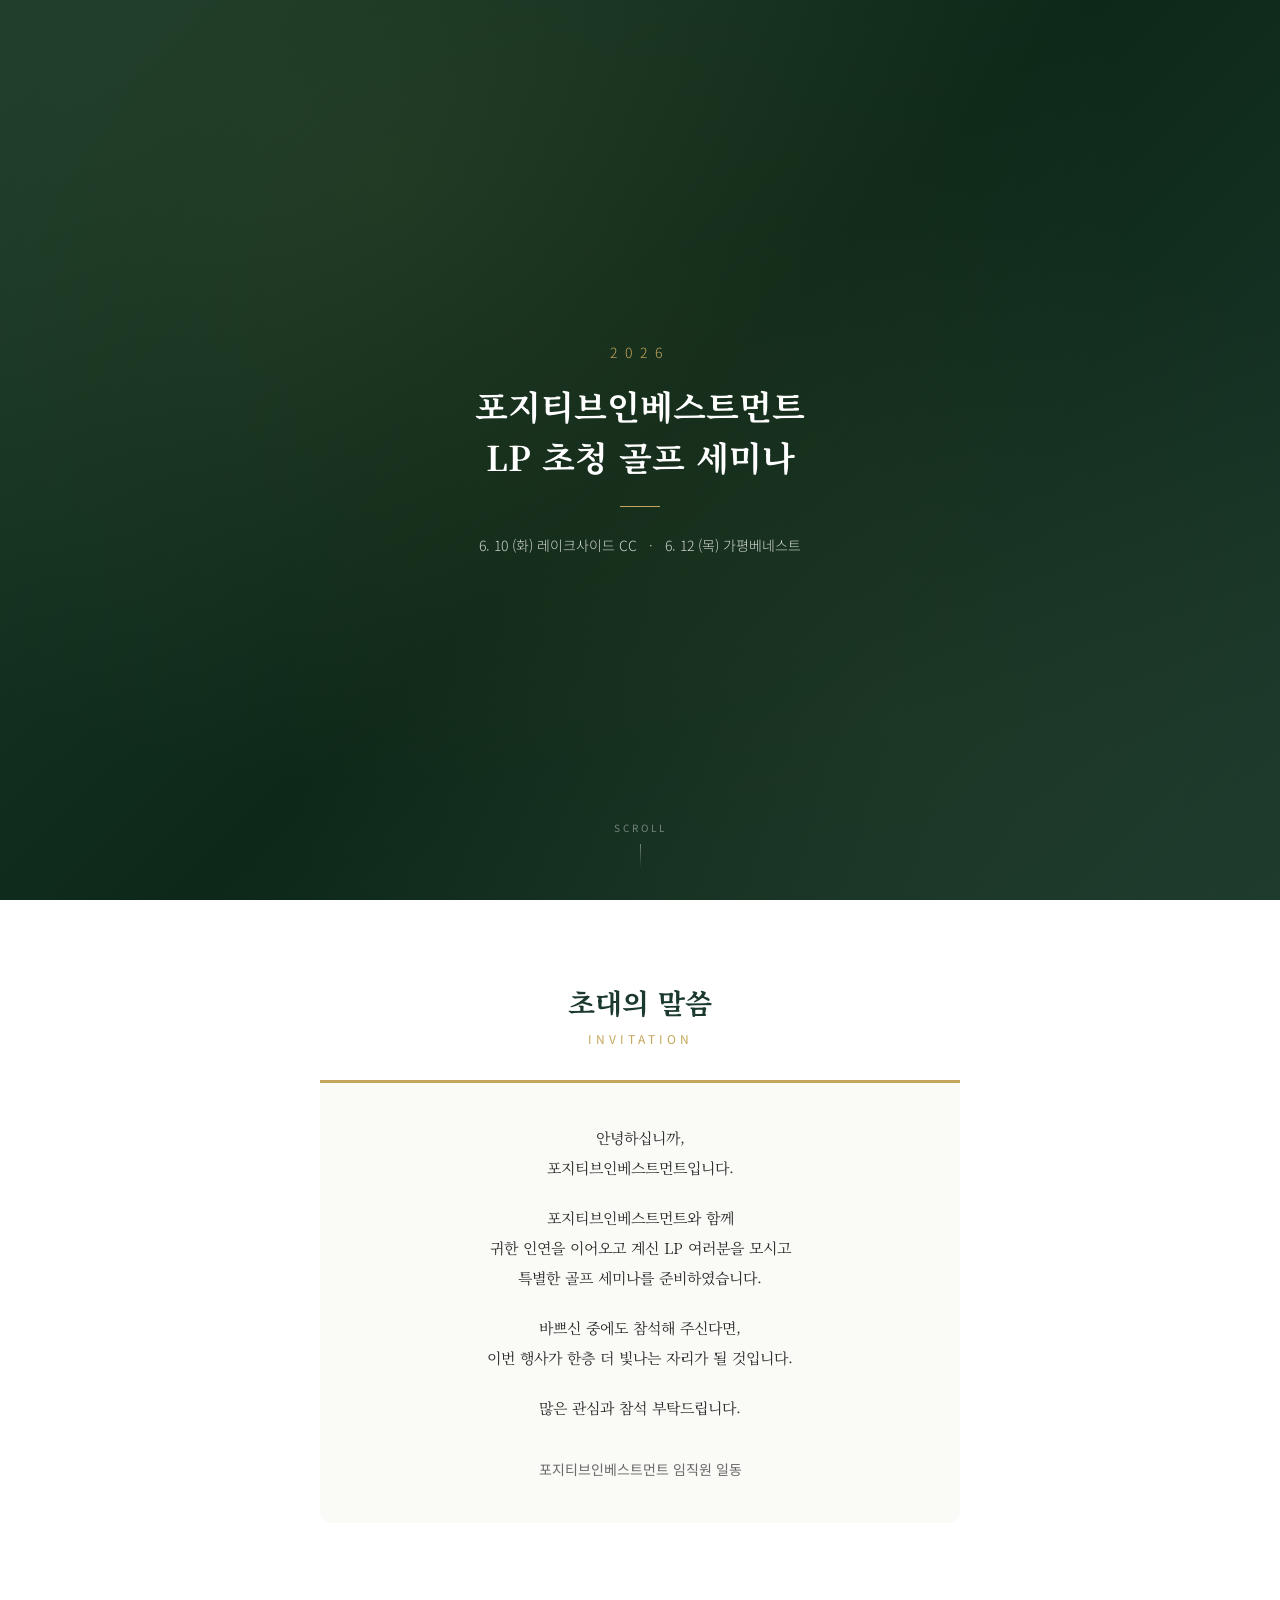
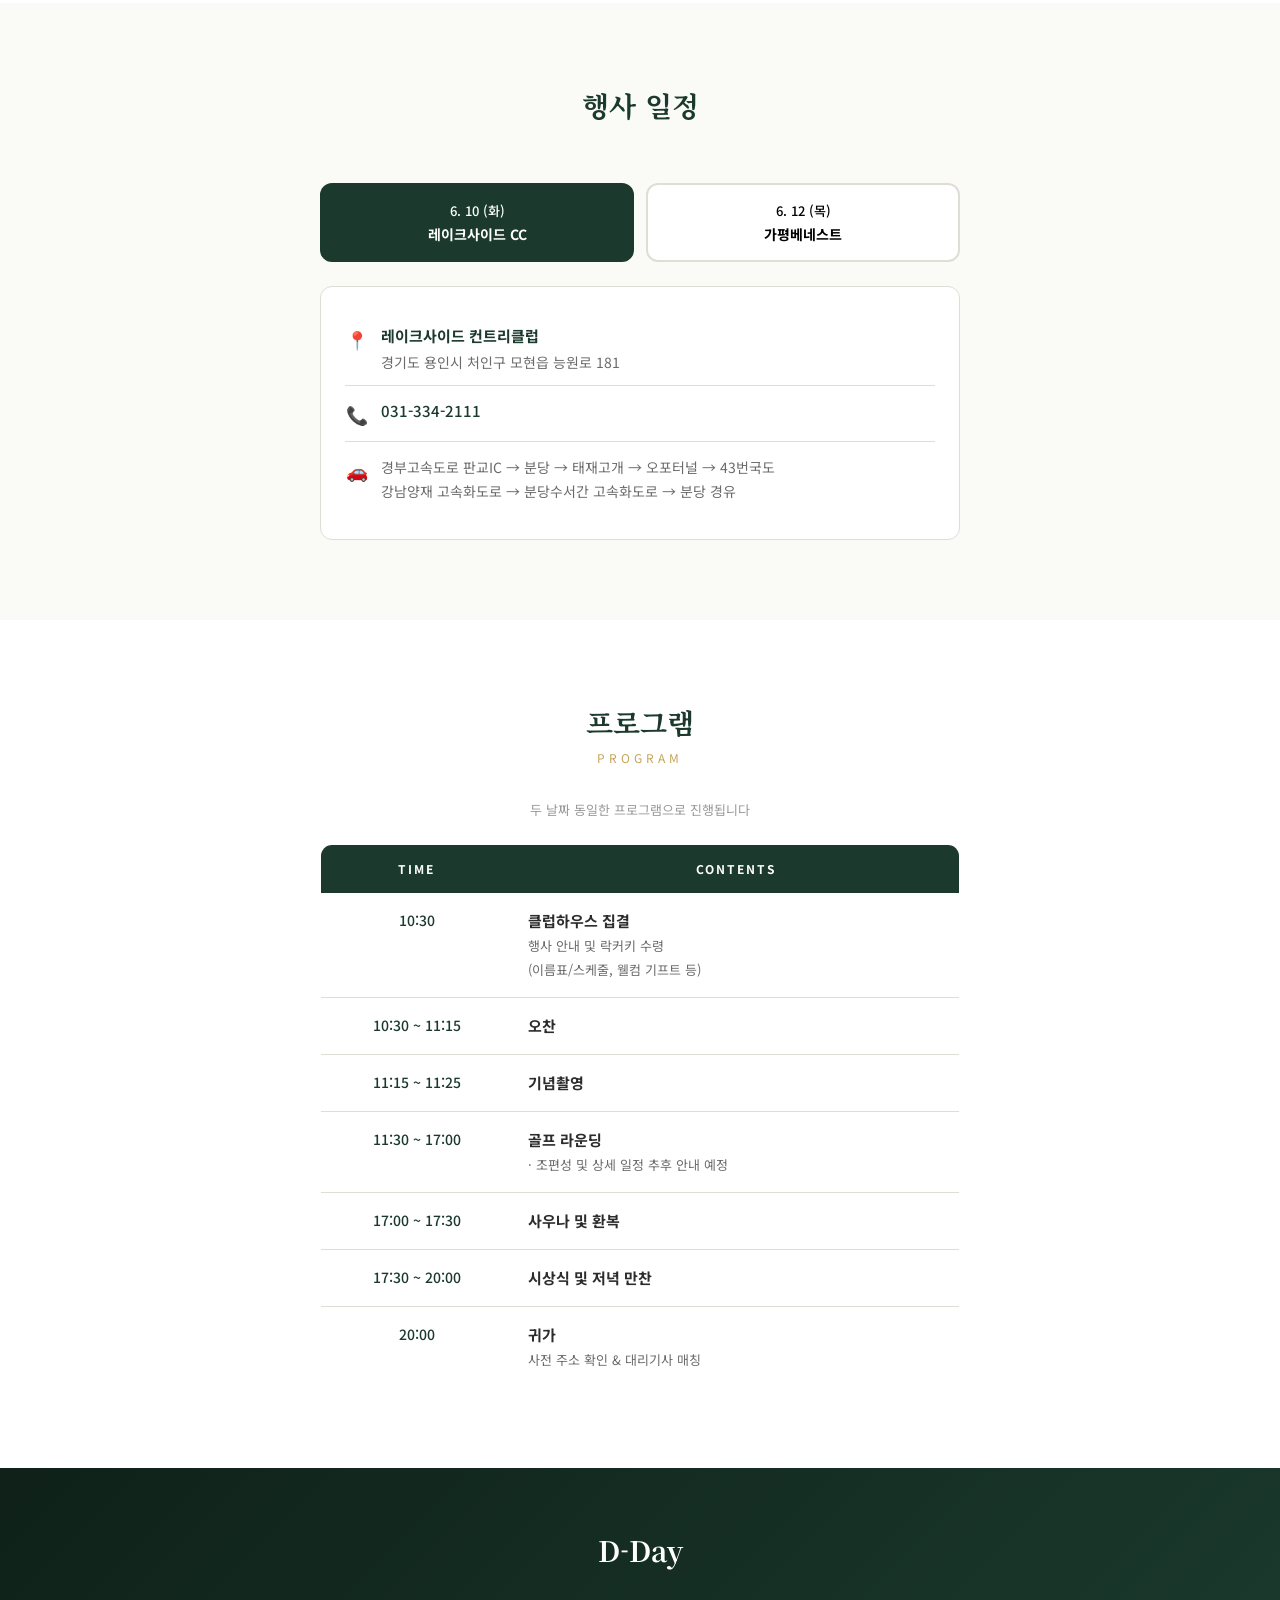
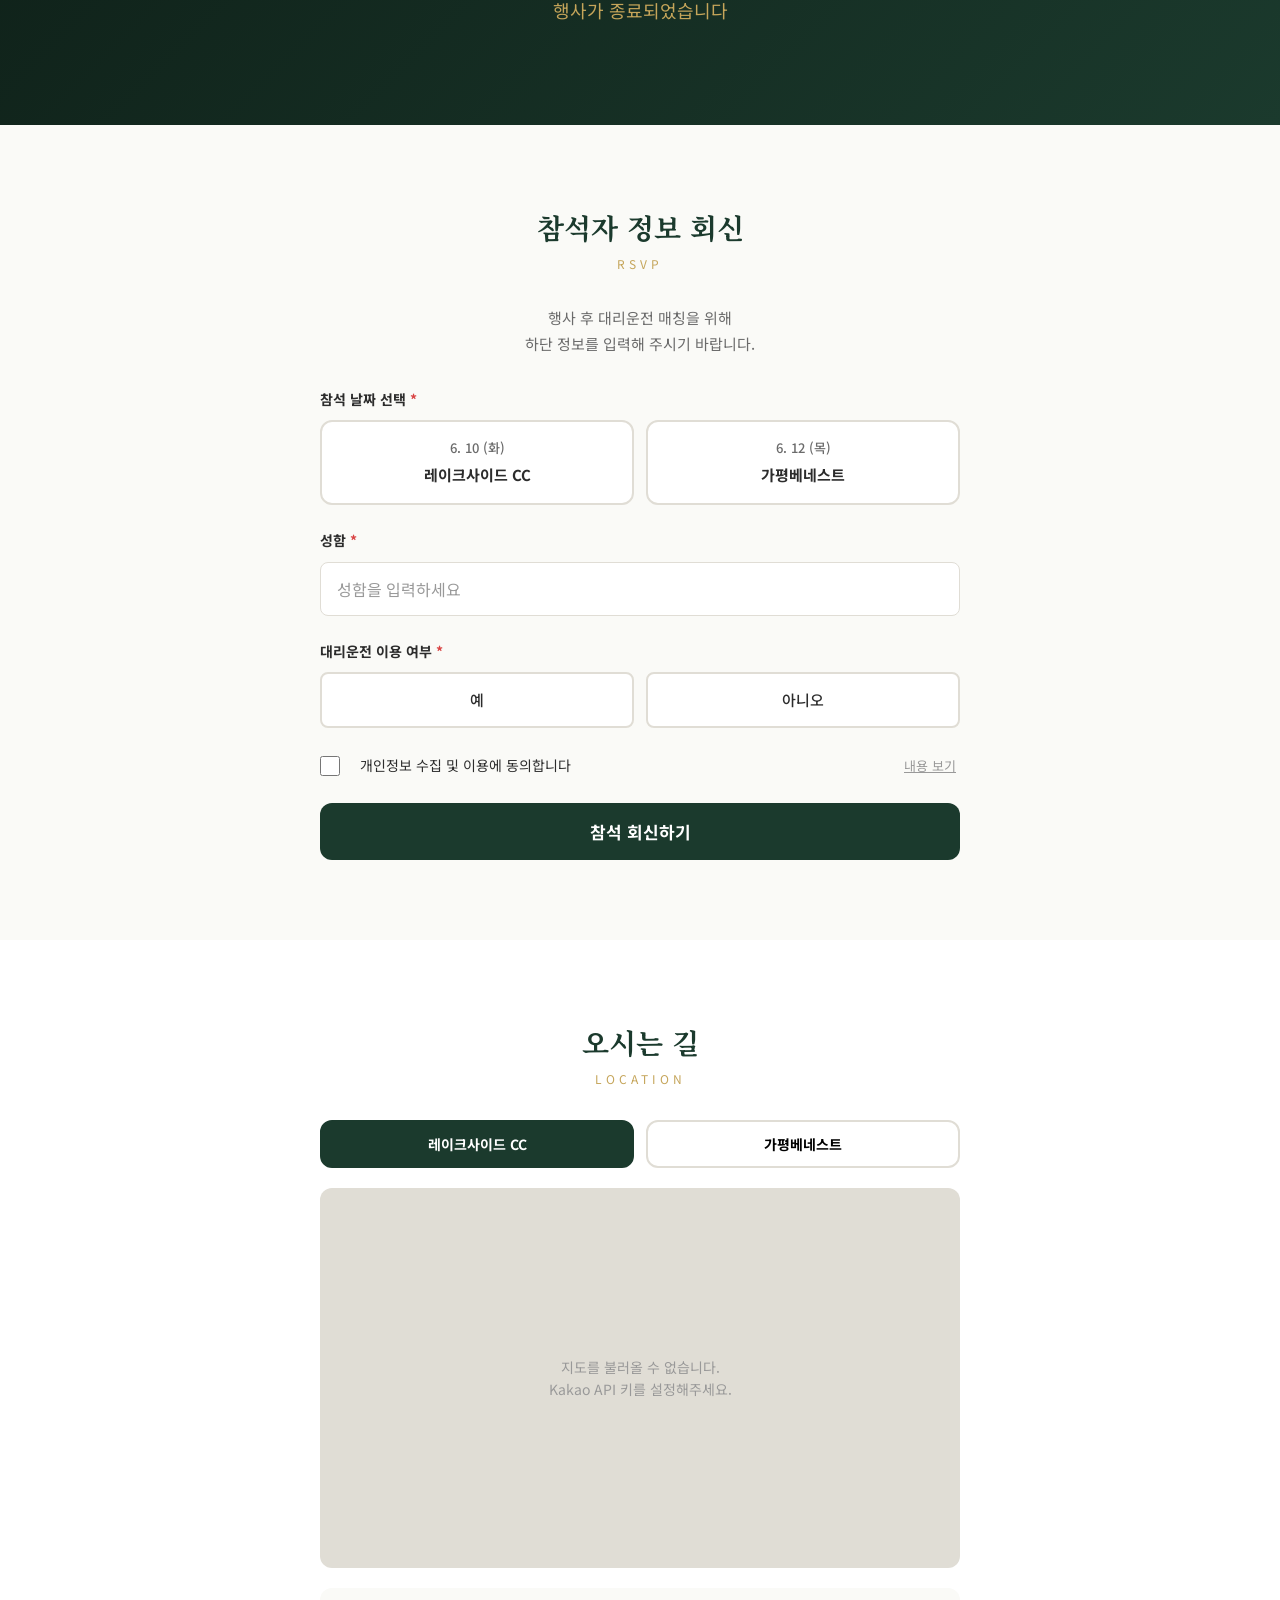
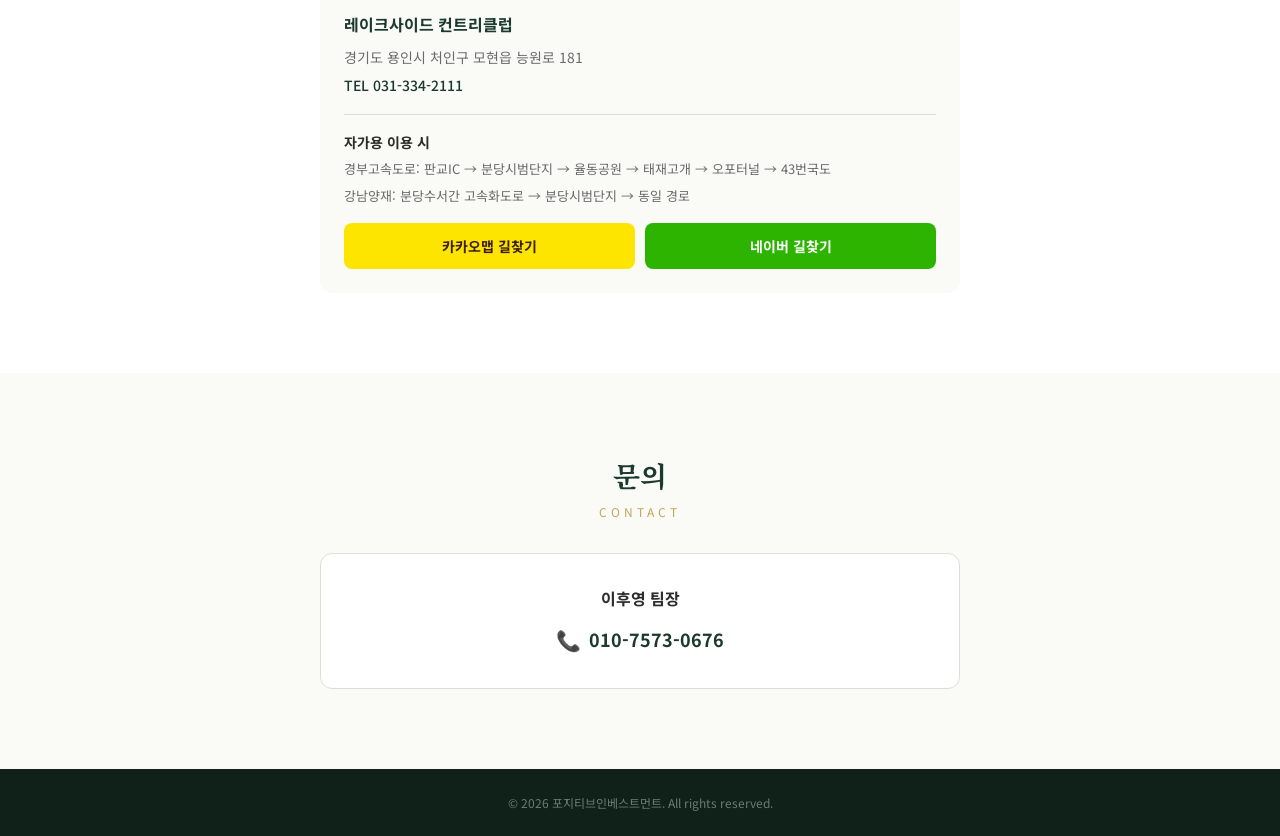
==== index.html @ 651bfd1f "Kakao Map 버그 수정: SDK 프로토콜 및 로딩 순서 해결 - SDK URL에 https: 프로토콜 명시 - autoload=false 설정 후 kakao.maps.load" ====
<!DOCTYPE html>
<html lang="ko">
<head>
  <meta charset="UTF-8">
  <meta name="viewport" content="width=device-width, initial-scale=1.0, maximum-scale=1.0, user-scalable=no">
  <meta name="robots" content="noindex, nofollow">
  <meta property="og:title" content="2026 포지티브인베스트먼트 LP 초청 골프 세미나">
  <meta property="og:description" content="6월 10일 레이크사이드CC · 6월 12일 가평베네스트">
  <meta property="og:type" content="website">
  <title>포지티브인베스트먼트 LP 초청 골프 세미나</title>
  <link rel="preconnect" href="https://fonts.googleapis.com">
  <link rel="preconnect" href="https://fonts.gstatic.com" crossorigin>
  <link href="https://fonts.googleapis.com/css2?family=Noto+Sans+KR:wght@300;400;500;700&family=Noto+Serif+KR:wght@400;700&family=Roboto+Mono:wght@700&display=swap" rel="stylesheet">
  <link rel="stylesheet" href="css/style.css">
</head>
<body>

  <!-- Section 1: Hero Banner -->
  <section id="hero">
    <div class="hero-overlay">
      <p class="hero-subtitle-top">2026</p>
      <h1 class="hero-title">포지티브인베스트먼트<br>LP 초청 골프 세미나</h1>
      <div class="hero-divider"></div>
      <p class="hero-dates">
        <span>6. 10 (화) 레이크사이드 CC</span>
        <span class="hero-date-dot">&middot;</span>
        <span>6. 12 (목) 가평베네스트</span>
      </p>
      <div class="scroll-indicator">
        <span>SCROLL</span>
        <div class="scroll-arrow"></div>
      </div>
    </div>
  </section>

  <!-- Section 2: Greeting -->
  <section id="greeting">
    <div class="container">
      <h2 class="section-title reveal">초대의 말씀</h2>
      <div class="section-title-en reveal">INVITATION</div>
      <div class="greeting-card reveal">
        <p>안녕하십니까,<br>포지티브인베스트먼트입니다.</p>
        <p>포지티브인베스트먼트와 함께<br>
          귀한 인연을 이어오고 계신 LP 여러분을 모시고<br>
          특별한 골프 세미나를 준비하였습니다.</p>
        <p>바쁘신 중에도 참석해 주신다면,<br>
          이번 행사가 한층 더 빛나는 자리가 될 것입니다.</p>
        <p>많은 관심과 참석 부탁드립니다.</p>
        <p class="greeting-sign">포지티브인베스트먼트 임직원 일동</p>
      </div>
    </div>
  </section>

  <!-- Section 3: Venues -->
  <section id="venues">
    <div class="container">
      <h2 class="section-title reveal">행사 일정</h2>
      <div class="section-title-en reveal">SCHEDULE</div>
      <div class="venue-tabs reveal">
        <button class="venue-tab active" data-venue="lakeside">
          <span class="tab-date">6. 10 (화)</span>
          <span class="tab-name">레이크사이드 CC</span>
        </button>
        <button class="venue-tab" data-venue="gapyeong">
          <span class="tab-date">6. 12 (목)</span>
          <span class="tab-name">가평베네스트</span>
        </button>
      </div>
      <div class="venue-detail reveal" id="venue-lakeside">
        <div class="venue-info-row">
          <span class="venue-icon">&#128205;</span>
          <div>
            <strong>레이크사이드 컨트리클럽</strong>
            <p>경기도 용인시 처인구 모현읍 능원로 181</p>
          </div>
        </div>
        <div class="venue-info-row">
          <span class="venue-icon">&#128222;</span>
          <div>
            <a href="tel:031-334-2111">031-334-2111</a>
          </div>
        </div>
        <div class="venue-info-row">
          <span class="venue-icon">&#128663;</span>
          <div>
            <p>경부고속도로 판교IC → 분당 → 태재고개 → 오포터널 → 43번국도</p>
            <p>강남양재 고속화도로 → 분당수서간 고속화도로 → 분당 경유</p>
          </div>
        </div>
      </div>
      <div class="venue-detail hidden" id="venue-gapyeong">
        <div class="venue-info-row">
          <span class="venue-icon">&#128205;</span>
          <div>
            <strong>가평베네스트 골프클럽</strong>
            <p>경기도 가평군 상면 둔덕말길 232</p>
          </div>
        </div>
        <div class="venue-info-row">
          <span class="venue-icon">&#128222;</span>
          <div>
            <a href="tel:031-589-8000">031-589-8000</a>
          </div>
        </div>
        <div class="venue-info-row">
          <span class="venue-icon">&#128663;</span>
          <div>
            <p>수도권제2순환고속도로 수동휴게소IC → 비봉로 → 가평베네스트</p>
            <p>서울양양고속도로 화도IC → 경춘로 → 청평검문소 좌회전 → 비봉로</p>
          </div>
        </div>
      </div>
    </div>
  </section>

  <!-- Section 4: Program -->
  <section id="program">
    <div class="container">
      <h2 class="section-title reveal">프로그램</h2>
      <div class="section-title-en reveal">PROGRAM</div>
      <div class="program-note reveal">두 날짜 동일한 프로그램으로 진행됩니다</div>
      <table class="schedule-table reveal">
        <thead>
          <tr>
            <th class="col-time">TIME</th>
            <th class="col-content">CONTENTS</th>
          </tr>
        </thead>
        <tbody>
          <tr>
            <td>10:30</td>
            <td>
              <strong>클럽하우스 집결</strong><br>
              <span class="schedule-sub">행사 안내 및 락커키 수령<br>(이름표/스케줄, 웰컴 기프트 등)</span>
            </td>
          </tr>
          <tr>
            <td>10:30 ~ 11:15</td>
            <td><strong>오찬</strong></td>
          </tr>
          <tr>
            <td>11:15 ~ 11:25</td>
            <td><strong>기념촬영</strong></td>
          </tr>
          <tr>
            <td>11:30 ~ 17:00</td>
            <td>
              <strong>골프 라운딩</strong><br>
              <span class="schedule-sub">· 조편성 및 상세 일정 추후 안내 예정</span>
            </td>
          </tr>
          <tr>
            <td>17:00 ~ 17:30</td>
            <td><strong>사우나 및 환복</strong></td>
          </tr>
          <tr>
            <td>17:30 ~ 20:00</td>
            <td><strong>시상식 및 저녁 만찬</strong></td>
          </tr>
          <tr>
            <td>20:00</td>
            <td>
              <strong>귀가</strong><br>
              <span class="schedule-sub">사전 주소 확인 &amp; 대리기사 매칭</span>
            </td>
          </tr>
        </tbody>
      </table>
    </div>
  </section>

  <!-- Section 5: Countdown -->
  <section id="countdown">
    <div class="container">
      <h2 class="section-title section-title--light reveal">D-Day</h2>
      <div class="countdown-display reveal">
        <div class="countdown-item">
          <span class="countdown-number" id="cd-days">00</span>
          <span class="countdown-label">DAYS</span>
        </div>
        <div class="countdown-sep">:</div>
        <div class="countdown-item">
          <span class="countdown-number" id="cd-hours">00</span>
          <span class="countdown-label">HOURS</span>
        </div>
        <div class="countdown-sep">:</div>
        <div class="countdown-item">
          <span class="countdown-number" id="cd-minutes">00</span>
          <span class="countdown-label">MIN</span>
        </div>
        <div class="countdown-sep">:</div>
        <div class="countdown-item">
          <span class="countdown-number" id="cd-seconds">00</span>
          <span class="countdown-label">SEC</span>
        </div>
      </div>
      <p class="countdown-note reveal" id="countdown-note">첫 번째 행사(6/10)까지</p>
    </div>
  </section>

  <!-- Section 6: RSVP Form -->
  <section id="rsvp">
    <div class="container">
      <h2 class="section-title reveal">참석자 정보 회신</h2>
      <div class="section-title-en reveal">RSVP</div>
      <p class="section-desc reveal">행사 후 대리운전 매칭을 위해<br>하단 정보를 입력해 주시기 바랍니다.</p>
      <form id="rsvp-form" novalidate>
        <!-- Date selection -->
        <div class="form-group reveal">
          <label class="form-label">참석 날짜 선택 <span class="required">*</span></label>
          <div class="radio-group">
            <label class="radio-card">
              <input type="radio" name="date" value="6/10 레이크사이드CC" required>
              <span class="radio-card-inner">
                <span class="radio-card-date">6. 10 (화)</span>
                <span class="radio-card-name">레이크사이드 CC</span>
              </span>
            </label>
            <label class="radio-card">
              <input type="radio" name="date" value="6/12 가평베네스트" required>
              <span class="radio-card-inner">
                <span class="radio-card-date">6. 12 (목)</span>
                <span class="radio-card-name">가평베네스트</span>
              </span>
            </label>
          </div>
        </div>
        <!-- Name -->
        <div class="form-group reveal">
          <label class="form-label" for="name">성함 <span class="required">*</span></label>
          <input type="text" id="name" name="name" required placeholder="성함을 입력하세요" class="form-input">
        </div>
        <!-- Designated driver -->
        <div class="form-group reveal">
          <label class="form-label">대리운전 이용 여부 <span class="required">*</span></label>
          <div class="radio-group radio-group--pill">
            <label class="radio-pill">
              <input type="radio" name="drive" value="예">
              <span>예</span>
            </label>
            <label class="radio-pill">
              <input type="radio" name="drive" value="아니오">
              <span>아니오</span>
            </label>
          </div>
        </div>
        <!-- Conditional fields -->
        <div id="drive-fields" class="conditional-fields">
          <div class="form-group">
            <label class="form-label" for="carnum">차량번호 <span class="required">*</span></label>
            <input type="text" id="carnum" name="carnum" placeholder="예: 12가 3456" class="form-input">
          </div>
          <div class="form-group">
            <label class="form-label" for="address">자택주소 <span class="required">*</span></label>
            <input type="text" id="address" name="address" placeholder="귀가 시 대리운전 목적지" class="form-input">
          </div>
        </div>
        <!-- Privacy consent -->
        <div class="form-group consent-group reveal">
          <label class="checkbox-label">
            <input type="checkbox" name="agree" required>
            <span class="checkmark"></span>
            <span>개인정보 수집 및 이용에 동의합니다</span>
          </label>
          <button type="button" class="consent-detail-btn" id="open-consent">내용 보기</button>
        </div>
        <!-- Submit -->
        <button type="submit" class="submit-btn reveal">참석 회신하기</button>
      </form>
    </div>
  </section>

  <!-- Section 7: Location Maps -->
  <section id="location">
    <div class="container">
      <h2 class="section-title reveal">오시는 길</h2>
      <div class="section-title-en reveal">LOCATION</div>
      <div class="venue-tabs location-tabs reveal">
        <button class="venue-tab active" data-map="lakeside">레이크사이드 CC</button>
        <button class="venue-tab" data-map="gapyeong">가평베네스트</button>
      </div>
      <div id="map-lakeside" class="map-container reveal"></div>
      <div id="map-gapyeong" class="map-container hidden"></div>
      <div class="location-info reveal" id="info-lakeside">
        <p class="location-name">레이크사이드 컨트리클럽</p>
        <p class="location-addr">경기도 용인시 처인구 모현읍 능원로 181</p>
        <p class="location-tel"><a href="tel:031-334-2111">TEL 031-334-2111</a></p>
        <div class="location-directions">
          <p><strong>자가용 이용 시</strong></p>
          <p>경부고속도로: 판교IC → 분당시범단지 → 율동공원 → 태재고개 → 오포터널 → 43번국도</p>
          <p>강남양재: 분당수서간 고속화도로 → 분당시범단지 → 동일 경로</p>
        </div>
        <div class="location-buttons">
          <a href="https://map.kakao.com/link/to/레이크사이드CC,37.2911,127.1556" target="_blank" class="direction-btn">카카오맵 길찾기</a>
          <a href="https://map.naver.com/v5/directions/-/-/walk?c=127.1556,37.2911,15,0,0,0,dh&destination=레이크사이드CC" target="_blank" class="direction-btn direction-btn--naver">네이버 길찾기</a>
        </div>
      </div>
      <div class="location-info hidden" id="info-gapyeong">
        <p class="location-name">가평베네스트 골프클럽</p>
        <p class="location-addr">경기도 가평군 상면 둔덕말길 232</p>
        <p class="location-tel"><a href="tel:031-589-8000">TEL 031-589-8000</a></p>
        <div class="location-directions">
          <p><strong>자가용 이용 시</strong></p>
          <p>수도권제2순환: 수동휴게소IC → 비봉로(수동계곡·현리 방면) → 가평베네스트</p>
          <p>서울양양: 화도IC → 경춘로(청평·춘천방향) → 청평검문소 좌회전 → 비봉로</p>
        </div>
        <div class="location-buttons">
          <a href="https://map.kakao.com/link/to/가평베네스트,37.7936,127.3569" target="_blank" class="direction-btn">카카오맵 길찾기</a>
          <a href="https://map.naver.com/v5/directions/-/-/walk?c=127.3569,37.7936,15,0,0,0,dh&destination=가평베네스트" target="_blank" class="direction-btn direction-btn--naver">네이버 길찾기</a>
        </div>
      </div>
    </div>
  </section>

  <!-- Section 8: Contact / Footer -->
  <section id="contact">
    <div class="container">
      <h2 class="section-title reveal">문의</h2>
      <div class="section-title-en reveal">CONTACT</div>
      <div class="contact-card reveal">
        <p class="contact-name">이후영 팀장</p>
        <a href="tel:010-7573-0676" class="contact-phone">
          <span class="contact-phone-icon">&#128222;</span>
          010-7573-0676
        </a>
      </div>
    </div>
  </section>

  <footer>
    <p>&copy; 2026 포지티브인베스트먼트. All rights reserved.</p>
  </footer>

  <!-- Privacy Consent Modal -->
  <div id="consent-modal" class="modal hidden">
    <div class="modal-backdrop"></div>
    <div class="modal-content">
      <h3>개인정보 수집 및 이용 동의</h3>
      <div class="modal-body">
        <table class="consent-table">
          <tr>
            <th>수집 항목</th>
            <td>성함, 차량번호, 자택주소</td>
          </tr>
          <tr>
            <th>수집 목적</th>
            <td>행사 운영 및 대리운전 매칭</td>
          </tr>
          <tr>
            <th>보유 기간</th>
            <td>행사 종료 후 1개월 이내 파기</td>
          </tr>
        </table>
        <p class="consent-note">위 개인정보 수집에 동의하지 않으실 수 있으며, 동의하지 않으실 경우 대리운전 서비스 이용이 제한될 수 있습니다.</p>
      </div>
      <button class="modal-close-btn" id="close-consent">확인</button>
    </div>
  </div>

  <!-- Kakao Map SDK (API 키 필요) -->
  <script type="text/javascript" src="https://dapi.kakao.com/v2/maps/sdk.js?appkey=9571b4f275800dd19eef7fd89ff6b3f1&libraries=services&autoload=false"></script>
  <script src="js/main.js"></script>
  <script src="js/map.js"></script>
</body>
</html>
---- css/style.css ----
/* ============================================
   포지티브인베스트먼트 LP 초청 골프 세미나
   ============================================ */

/* --- CSS Custom Properties --- */
:root {
  --color-primary: #1B3A2D;
  --color-primary-light: #2D5E47;
  --color-primary-dark: #0F2119;
  --color-accent: #C5A55A;
  --color-accent-light: #E0CFA0;
  --color-bg: #FAFAF7;
  --color-bg-alt: #FFFFFF;
  --color-bg-dark: #0F1E17;
  --color-text: #2C2C2C;
  --color-text-light: #6B6B6B;
  --color-text-muted: #999999;
  --color-white: #FFFFFF;
  --color-border: #E0DDD5;
  --color-error: #D94444;

  --font-heading: 'Noto Serif KR', serif;
  --font-body: 'Noto Sans KR', sans-serif;
  --font-mono: 'Roboto Mono', monospace;

  --container-max: 640px;
  --section-padding: 60px 24px;
  --radius: 12px;
  --radius-sm: 8px;
}

/* --- Reset --- */
*, *::before, *::after {
  box-sizing: border-box;
  margin: 0;
  padding: 0;
}

html {
  scroll-behavior: smooth;
  -webkit-text-size-adjust: 100%;
}

body {
  font-family: var(--font-body);
  font-size: 16px;
  line-height: 1.6;
  color: var(--color-text);
  background: var(--color-bg);
  -webkit-font-smoothing: antialiased;
  -moz-osx-font-smoothing: grayscale;
}

a {
  color: var(--color-primary);
  text-decoration: none;
}

img {
  max-width: 100%;
  height: auto;
}

button {
  cursor: pointer;
  border: none;
  background: none;
  font-family: inherit;
}

table {
  border-collapse: collapse;
  width: 100%;
}

/* --- Utility --- */
.container {
  max-width: var(--container-max);
  margin: 0 auto;
  padding: 0;
}

.hidden {
  display: none !important;
}

.required {
  color: var(--color-error);
  font-weight: 700;
}

/* --- Scroll Reveal Animation --- */
.reveal {
  opacity: 0;
  transform: translateY(28px);
  transition: opacity 0.7s ease, transform 0.7s ease;
}

.reveal.visible {
  opacity: 1;
  transform: translateY(0);
}

.reveal:nth-child(2) { transition-delay: 0.1s; }
.reveal:nth-child(3) { transition-delay: 0.2s; }
.reveal:nth-child(4) { transition-delay: 0.3s; }

/* --- Section Titles --- */
.section-title {
  font-family: var(--font-heading);
  font-size: 24px;
  font-weight: 700;
  color: var(--color-primary);
  text-align: center;
  margin-bottom: 4px;
}

.section-title--light {
  color: var(--color-white);
}

.section-title-en {
  font-family: var(--font-body);
  font-size: 12px;
  font-weight: 400;
  letter-spacing: 4px;
  color: var(--color-accent);
  text-align: center;
  text-transform: uppercase;
  margin-bottom: 32px;
}

.section-desc {
  text-align: center;
  color: var(--color-text-light);
  font-size: 15px;
  line-height: 1.7;
  margin-bottom: 32px;
}

/* ============================================
   Section 1: Hero
   ============================================ */
#hero {
  position: relative;
  width: 100%;
  height: 100vh;
  min-height: 600px;
  background: linear-gradient(135deg, #1a3c2a 0%, #0d2818 50%, #1B3A2D 100%);
  overflow: hidden;
}

#hero::before {
  content: '';
  position: absolute;
  top: 0;
  left: 0;
  right: 0;
  bottom: 0;
  background:
    radial-gradient(ellipse at 30% 20%, rgba(197, 165, 90, 0.08) 0%, transparent 60%),
    radial-gradient(ellipse at 70% 80%, rgba(197, 165, 90, 0.05) 0%, transparent 50%);
  pointer-events: none;
}

.hero-overlay {
  position: relative;
  z-index: 1;
  display: flex;
  flex-direction: column;
  align-items: center;
  justify-content: center;
  height: 100%;
  padding: 40px 24px;
  text-align: center;
  animation: heroFadeIn 1.2s ease forwards;
}

@keyframes heroFadeIn {
  from { opacity: 0; transform: translateY(20px); }
  to { opacity: 1; transform: translateY(0); }
}

.hero-subtitle-top {
  font-family: var(--font-body);
  font-size: 14px;
  font-weight: 300;
  letter-spacing: 8px;
  color: var(--color-accent);
  margin-bottom: 16px;
}

.hero-title {
  font-family: var(--font-heading);
  font-size: 28px;
  font-weight: 700;
  line-height: 1.5;
  color: var(--color-white);
  margin-bottom: 24px;
}

.hero-divider {
  width: 40px;
  height: 1px;
  background: var(--color-accent);
  margin-bottom: 24px;
}

.hero-dates {
  font-size: 14px;
  font-weight: 300;
  color: rgba(255, 255, 255, 0.8);
  line-height: 2;
}

.hero-dates span {
  display: block;
}

.hero-date-dot {
  display: none;
}

.scroll-indicator {
  position: absolute;
  bottom: 32px;
  display: flex;
  flex-direction: column;
  align-items: center;
  gap: 8px;
  animation: scrollBounce 2s ease-in-out infinite;
}

.scroll-indicator span {
  font-size: 10px;
  letter-spacing: 3px;
  color: rgba(255, 255, 255, 0.4);
}

.scroll-arrow {
  width: 1px;
  height: 24px;
  background: linear-gradient(to bottom, rgba(255,255,255,0.4), transparent);
}

@keyframes scrollBounce {
  0%, 100% { transform: translateY(0); opacity: 1; }
  50% { transform: translateY(8px); opacity: 0.5; }
}

/* ============================================
   Section 2: Greeting
   ============================================ */
#greeting {
  padding: var(--section-padding);
  background: var(--color-bg-alt);
}

.greeting-card {
  background: var(--color-bg);
  border-top: 3px solid var(--color-accent);
  border-radius: 0 0 var(--radius) var(--radius);
  padding: 40px 24px;
  text-align: center;
}

.greeting-card p {
  font-family: var(--font-heading);
  font-size: 15px;
  line-height: 2;
  color: var(--color-text);
  margin-bottom: 20px;
}

.greeting-card p:last-of-type {
  margin-bottom: 0;
}

.greeting-sign {
  margin-top: 32px !important;
  font-size: 14px !important;
  color: var(--color-text-light) !important;
  font-family: var(--font-body) !important;
}

/* ============================================
   Section 3: Venues
   ============================================ */
#venues {
  padding: var(--section-padding);
  background: var(--color-bg);
}

.venue-tabs {
  display: flex;
  gap: 12px;
  margin-bottom: 24px;
}

.venue-tab {
  flex: 1;
  display: flex;
  flex-direction: column;
  align-items: center;
  gap: 4px;
  padding: 16px 12px;
  border: 2px solid var(--color-border);
  border-radius: var(--radius);
  background: var(--color-white);
  font-family: var(--font-body);
  transition: all 0.3s ease;
}

.venue-tab.active {
  border-color: var(--color-primary);
  background: var(--color-primary);
  color: var(--color-white);
}

.tab-date {
  font-size: 13px;
  font-weight: 500;
}

.tab-name {
  font-size: 14px;
  font-weight: 700;
}

.venue-tab.active .tab-date,
.venue-tab.active .tab-name {
  color: var(--color-white);
}

.venue-detail {
  background: var(--color-white);
  border-radius: var(--radius);
  padding: 24px;
  border: 1px solid var(--color-border);
}

.venue-info-row {
  display: flex;
  gap: 12px;
  padding: 12px 0;
  border-bottom: 1px solid var(--color-border);
  align-items: flex-start;
}

.venue-info-row:last-child {
  border-bottom: none;
}

.venue-icon {
  flex-shrink: 0;
  font-size: 18px;
  width: 24px;
  text-align: center;
  padding-top: 2px;
}

.venue-info-row strong {
  font-size: 15px;
  color: var(--color-primary);
}

.venue-info-row p {
  font-size: 14px;
  color: var(--color-text-light);
  line-height: 1.6;
  margin-top: 2px;
}

.venue-info-row a {
  font-size: 15px;
  font-weight: 500;
  color: var(--color-primary);
}

/* ============================================
   Section 4: Program
   ============================================ */
#program {
  padding: var(--section-padding);
  background: var(--color-bg-alt);
}

.program-note {
  text-align: center;
  font-size: 13px;
  color: var(--color-text-muted);
  margin-bottom: 24px;
}

.schedule-table {
  background: var(--color-white);
  border-radius: var(--radius);
  overflow: hidden;
  border: 1px solid var(--color-border);
}

.schedule-table thead {
  background: var(--color-primary);
}

.schedule-table thead th {
  padding: 14px 16px;
  font-size: 12px;
  font-weight: 700;
  letter-spacing: 2px;
  color: var(--color-white);
  text-align: center;
}

.schedule-table .col-time {
  width: 30%;
}

.schedule-table tbody td {
  padding: 16px;
  border-bottom: 1px solid var(--color-border);
  vertical-align: top;
}

.schedule-table tbody tr:last-child td {
  border-bottom: none;
}

.schedule-table tbody td:first-child {
  text-align: center;
  font-size: 14px;
  font-weight: 500;
  color: var(--color-primary);
  white-space: nowrap;
}

.schedule-table tbody td:last-child {
  font-size: 15px;
}

.schedule-table tbody td strong {
  color: var(--color-text);
}

.schedule-sub {
  font-size: 13px;
  color: var(--color-text-light);
  line-height: 1.6;
}

/* ============================================
   Section 5: Countdown
   ============================================ */
#countdown {
  padding: 60px 24px;
  background: linear-gradient(135deg, var(--color-primary-dark), var(--color-primary));
  text-align: center;
}

.countdown-display {
  display: flex;
  justify-content: center;
  align-items: center;
  gap: 8px;
  margin-bottom: 20px;
}

.countdown-item {
  display: flex;
  flex-direction: column;
  align-items: center;
  min-width: 64px;
}

.countdown-number {
  font-family: var(--font-mono);
  font-size: 40px;
  font-weight: 700;
  color: var(--color-white);
  line-height: 1;
  margin-bottom: 6px;
  font-variant-numeric: tabular-nums;
}

.countdown-label {
  font-size: 10px;
  letter-spacing: 2px;
  color: var(--color-accent);
  font-weight: 500;
}

.countdown-sep {
  font-family: var(--font-mono);
  font-size: 32px;
  color: rgba(255, 255, 255, 0.3);
  margin-top: -16px;
}

.countdown-note {
  font-size: 14px;
  color: rgba(255, 255, 255, 0.6);
}

.countdown-ended {
  font-size: 18px;
  color: var(--color-accent);
  padding: 20px 0;
}

/* ============================================
   Section 6: RSVP Form
   ============================================ */
#rsvp {
  padding: var(--section-padding);
  background: var(--color-bg);
}

.form-group {
  margin-bottom: 24px;
}

.form-label {
  display: block;
  font-size: 14px;
  font-weight: 700;
  color: var(--color-text);
  margin-bottom: 10px;
}

.form-input {
  width: 100%;
  padding: 14px 16px;
  font-size: 16px;
  font-family: var(--font-body);
  border: 1px solid var(--color-border);
  border-radius: var(--radius-sm);
  background: var(--color-white);
  color: var(--color-text);
  transition: border-color 0.2s;
  outline: none;
}

.form-input:focus {
  border-color: var(--color-primary);
}

.form-input::placeholder {
  color: var(--color-text-muted);
}

/* Radio Cards */
.radio-group {
  display: flex;
  gap: 12px;
}

.radio-card {
  flex: 1;
  cursor: pointer;
}

.radio-card input[type="radio"] {
  position: absolute;
  opacity: 0;
  pointer-events: none;
}

.radio-card-inner {
  display: flex;
  flex-direction: column;
  align-items: center;
  gap: 4px;
  padding: 16px 12px;
  border: 2px solid var(--color-border);
  border-radius: var(--radius);
  background: var(--color-white);
  transition: all 0.2s ease;
  text-align: center;
}

.radio-card input:checked + .radio-card-inner {
  border-color: var(--color-primary);
  background: rgba(27, 58, 45, 0.05);
}

.radio-card-date {
  font-size: 13px;
  font-weight: 500;
  color: var(--color-text-light);
}

.radio-card-name {
  font-size: 15px;
  font-weight: 700;
  color: var(--color-text);
}

.radio-card input:checked + .radio-card-inner .radio-card-date {
  color: var(--color-primary);
}

.radio-card input:checked + .radio-card-inner .radio-card-name {
  color: var(--color-primary);
}

/* Radio Pills */
.radio-group--pill {
  gap: 12px;
}

.radio-pill {
  flex: 1;
  cursor: pointer;
  text-align: center;
}

.radio-pill input[type="radio"] {
  position: absolute;
  opacity: 0;
  pointer-events: none;
}

.radio-pill span {
  display: block;
  padding: 14px;
  font-size: 15px;
  font-weight: 500;
  border: 2px solid var(--color-border);
  border-radius: var(--radius-sm);
  background: var(--color-white);
  transition: all 0.2s ease;
}

.radio-pill input:checked + span {
  border-color: var(--color-primary);
  background: var(--color-primary);
  color: var(--color-white);
}

/* Conditional Fields */
.conditional-fields {
  max-height: 0;
  overflow: hidden;
  transition: max-height 0.4s ease;
}

.conditional-fields.show {
  max-height: 200px;
}

/* Consent */
.consent-group {
  display: flex;
  align-items: center;
  justify-content: space-between;
  flex-wrap: wrap;
  gap: 8px;
}

.checkbox-label {
  display: flex;
  align-items: center;
  gap: 10px;
  font-size: 14px;
  color: var(--color-text);
  cursor: pointer;
}

.checkbox-label input[type="checkbox"] {
  width: 20px;
  height: 20px;
  accent-color: var(--color-primary);
  cursor: pointer;
}

.consent-detail-btn {
  font-size: 13px;
  color: var(--color-text-muted);
  text-decoration: underline;
  padding: 4px;
}

/* Submit Button */
.submit-btn {
  width: 100%;
  padding: 16px;
  font-size: 17px;
  font-weight: 700;
  font-family: var(--font-body);
  color: var(--color-white);
  background: var(--color-primary);
  border: none;
  border-radius: var(--radius);
  transition: background 0.2s;
}

.submit-btn:hover {
  background: var(--color-primary-light);
}

.submit-btn:disabled {
  background: var(--color-text-muted);
  cursor: not-allowed;
}

/* Success Message */
.success-message {
  text-align: center;
  padding: 60px 24px;
}

.success-message h2 {
  font-family: var(--font-heading);
  font-size: 24px;
  color: var(--color-primary);
  margin-bottom: 16px;
}

.success-message p {
  font-size: 16px;
  color: var(--color-text-light);
  line-height: 1.8;
}

/* ============================================
   Section 7: Location
   ============================================ */
#location {
  padding: var(--section-padding);
  background: var(--color-bg-alt);
}

.location-tabs {
  margin-bottom: 20px;
}

.location-tabs .venue-tab {
  padding: 12px;
  font-size: 14px;
  font-weight: 700;
}

.map-container {
  width: 100%;
  height: 300px;
  border-radius: var(--radius);
  overflow: hidden;
  margin-bottom: 20px;
  background: var(--color-border);
}

.location-info {
  background: var(--color-bg);
  border-radius: var(--radius);
  padding: 24px;
}

.location-name {
  font-size: 16px;
  font-weight: 700;
  color: var(--color-primary);
  margin-bottom: 8px;
}

.location-addr {
  font-size: 14px;
  color: var(--color-text-light);
  margin-bottom: 4px;
}

.location-tel {
  margin-bottom: 16px;
}

.location-tel a {
  font-size: 14px;
  font-weight: 500;
  color: var(--color-primary);
}

.location-directions {
  border-top: 1px solid var(--color-border);
  padding-top: 16px;
  margin-bottom: 16px;
}

.location-directions p {
  font-size: 13px;
  color: var(--color-text-light);
  line-height: 1.7;
  margin-bottom: 4px;
}

.location-directions p strong {
  color: var(--color-text);
  font-size: 14px;
}

.location-buttons {
  display: flex;
  gap: 10px;
}

.direction-btn {
  flex: 1;
  display: block;
  text-align: center;
  padding: 12px;
  font-size: 14px;
  font-weight: 700;
  color: var(--color-white);
  background: #FEE500;
  color: #3C1E1E;
  border-radius: var(--radius-sm);
  transition: opacity 0.2s;
}

.direction-btn:hover {
  opacity: 0.85;
}

.direction-btn--naver {
  background: #2DB400;
  color: var(--color-white);
}

/* ============================================
   Section 8: Contact
   ============================================ */
#contact {
  padding: var(--section-padding);
  background: var(--color-bg);
}

.contact-card {
  text-align: center;
  background: var(--color-white);
  border-radius: var(--radius);
  padding: 32px 24px;
  border: 1px solid var(--color-border);
}

.contact-name {
  font-size: 16px;
  font-weight: 700;
  color: var(--color-text);
  margin-bottom: 12px;
}

.contact-phone {
  display: inline-flex;
  align-items: center;
  gap: 8px;
  font-size: 18px;
  font-weight: 700;
  color: var(--color-primary);
}

.contact-phone-icon {
  font-size: 20px;
}

/* ============================================
   Footer
   ============================================ */
footer {
  padding: 24px;
  text-align: center;
  background: var(--color-primary-dark);
}

footer p {
  font-size: 12px;
  color: rgba(255, 255, 255, 0.4);
}

/* ============================================
   Modal
   ============================================ */
.modal {
  position: fixed;
  top: 0;
  left: 0;
  width: 100%;
  height: 100%;
  z-index: 1000;
  display: flex;
  align-items: center;
  justify-content: center;
  padding: 24px;
}

.modal.hidden {
  display: none !important;
}

.modal-backdrop {
  position: absolute;
  top: 0;
  left: 0;
  width: 100%;
  height: 100%;
  background: rgba(0, 0, 0, 0.5);
}

.modal-content {
  position: relative;
  background: var(--color-white);
  border-radius: var(--radius);
  padding: 32px 24px;
  max-width: 400px;
  width: 100%;
  max-height: 80vh;
  overflow-y: auto;
}

.modal-content h3 {
  font-family: var(--font-heading);
  font-size: 18px;
  color: var(--color-primary);
  margin-bottom: 20px;
  text-align: center;
}

.consent-table {
  margin-bottom: 16px;
}

.consent-table tr {
  border-bottom: 1px solid var(--color-border);
}

.consent-table th,
.consent-table td {
  padding: 12px 8px;
  font-size: 14px;
  text-align: left;
}

.consent-table th {
  font-weight: 700;
  color: var(--color-primary);
  white-space: nowrap;
  width: 30%;
}

.consent-table td {
  color: var(--color-text-light);
}

.consent-note {
  font-size: 13px;
  color: var(--color-text-muted);
  line-height: 1.6;
  margin-bottom: 20px;
}

.modal-close-btn {
  width: 100%;
  padding: 14px;
  font-size: 15px;
  font-weight: 700;
  font-family: var(--font-body);
  color: var(--color-white);
  background: var(--color-primary);
  border: none;
  border-radius: var(--radius-sm);
  cursor: pointer;
}

/* ============================================
   Responsive
   ============================================ */
@media (min-width: 768px) {
  :root {
    --section-padding: 80px 40px;
  }

  .hero-title {
    font-size: 34px;
  }

  .hero-dates span {
    display: inline;
  }

  .hero-date-dot {
    display: inline;
    margin: 0 8px;
  }

  .section-title {
    font-size: 28px;
  }

  .countdown-number {
    font-size: 52px;
  }

  .countdown-item {
    min-width: 80px;
  }

  .map-container {
    height: 380px;
  }
}
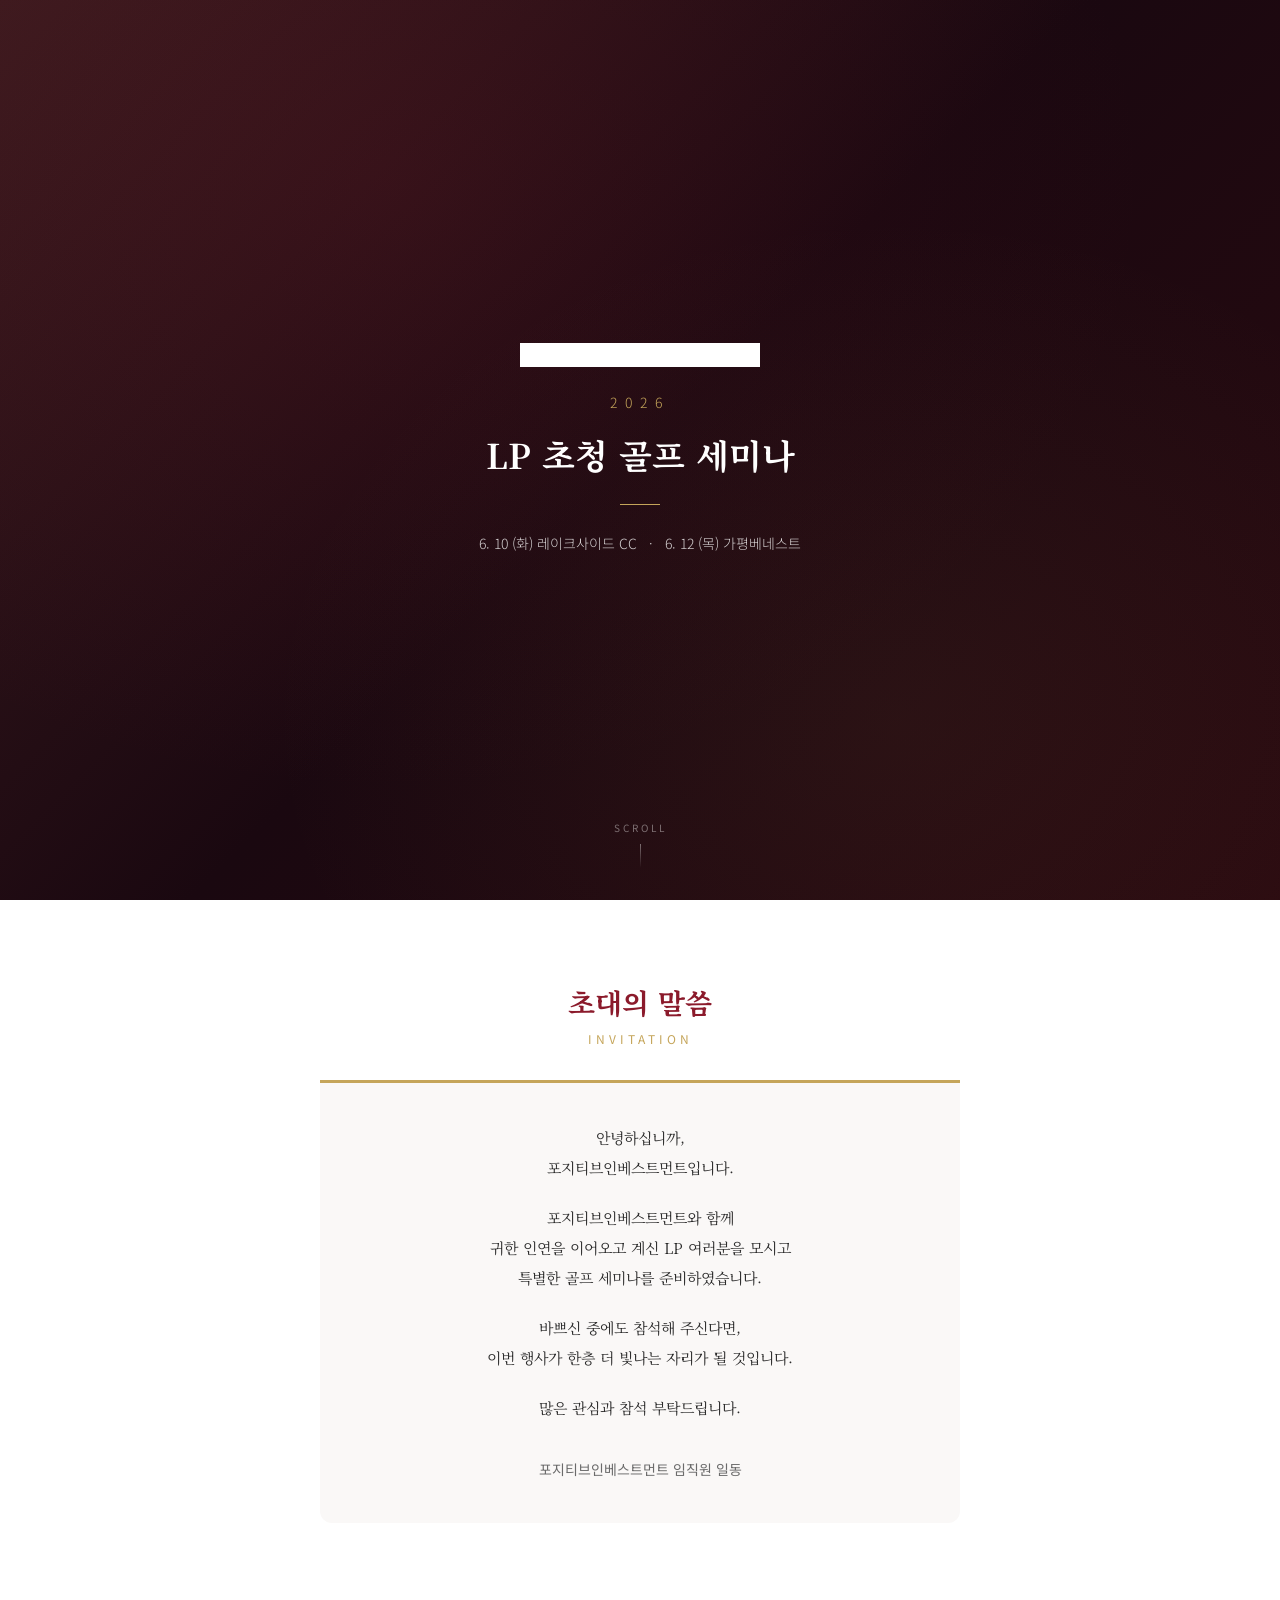
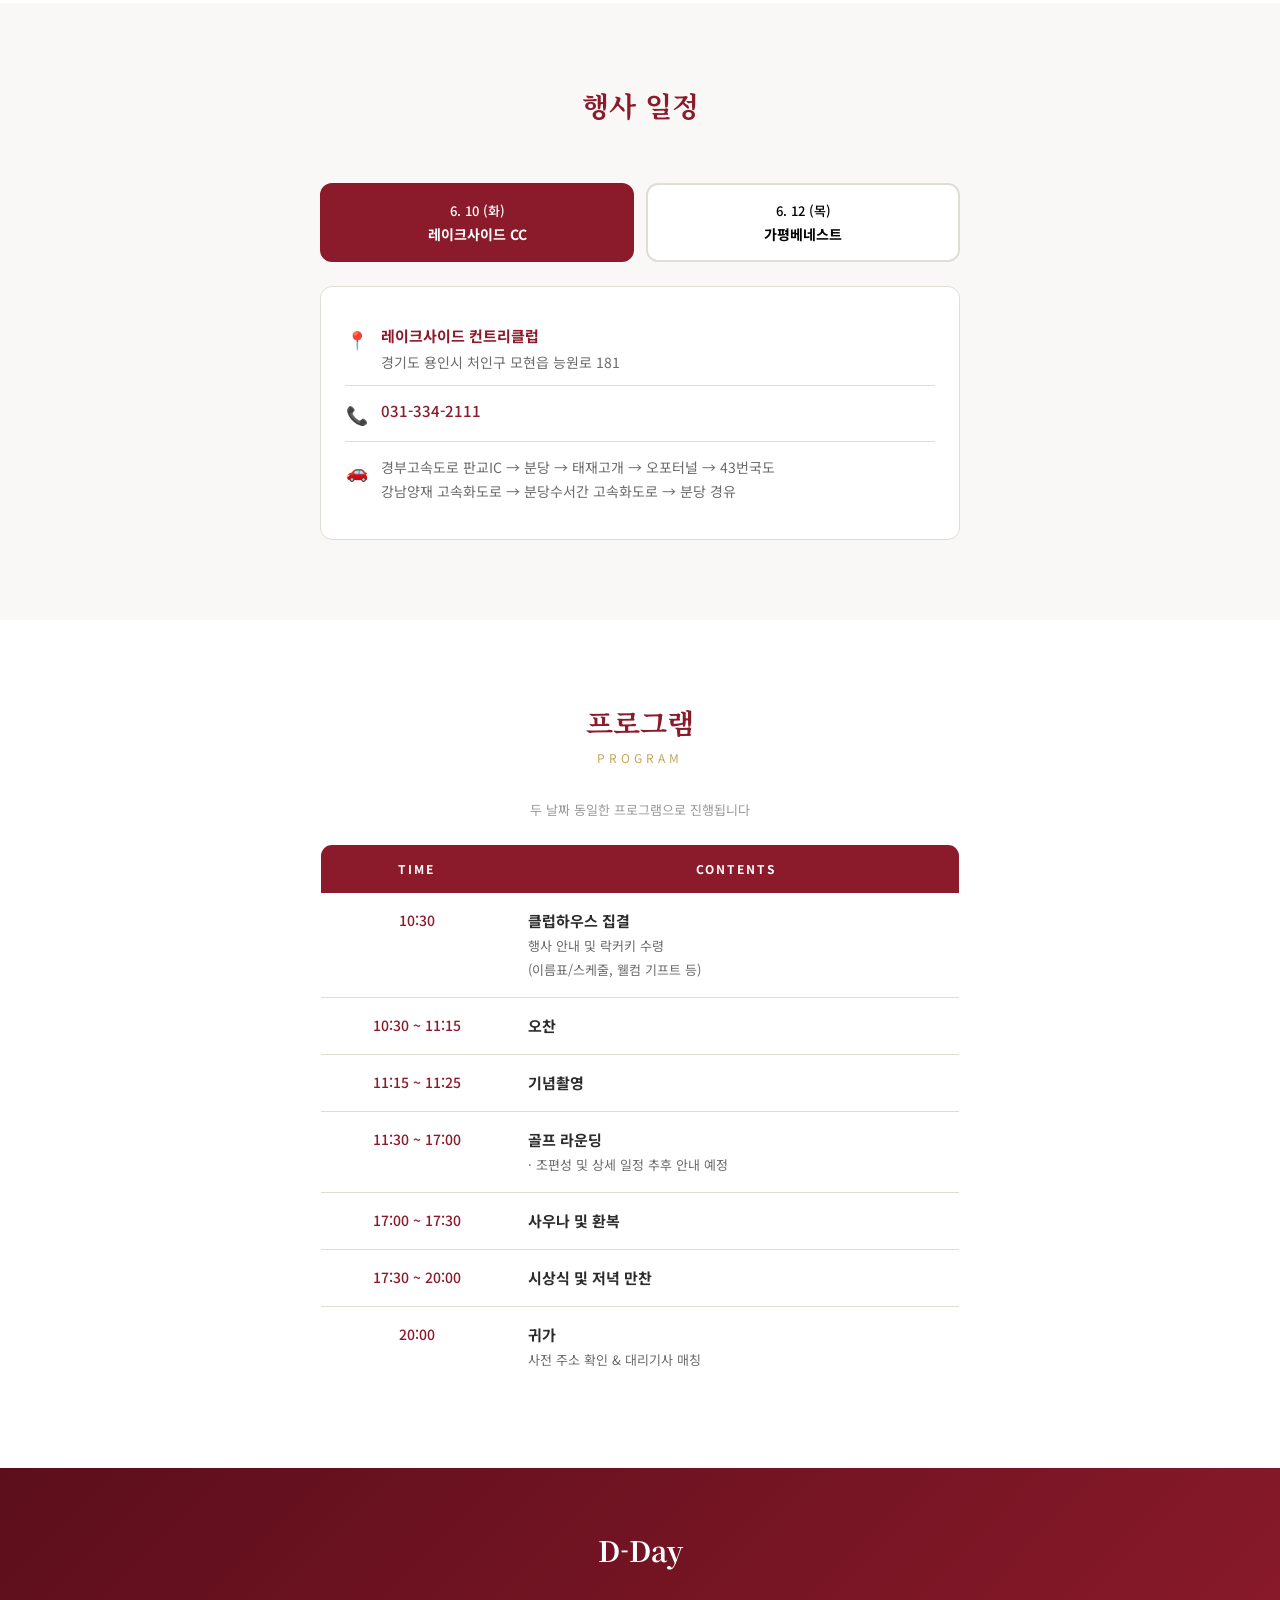
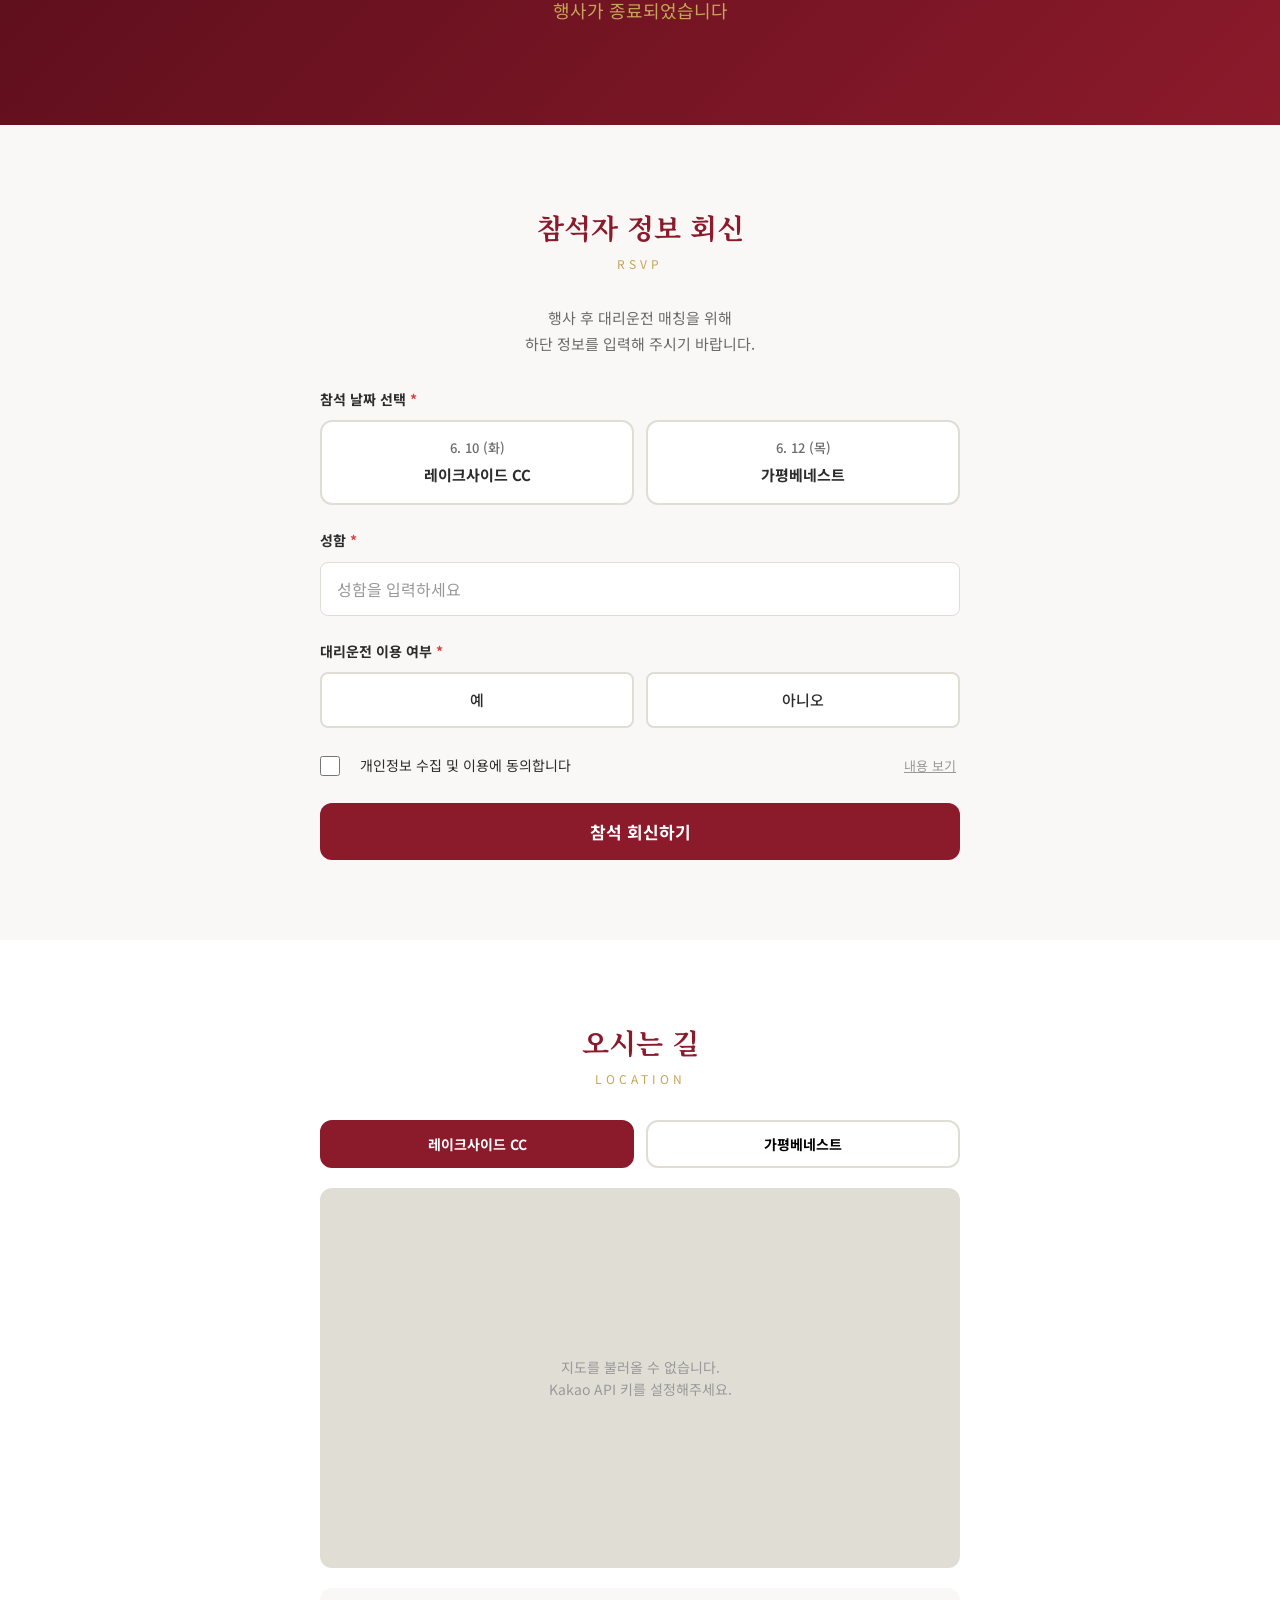
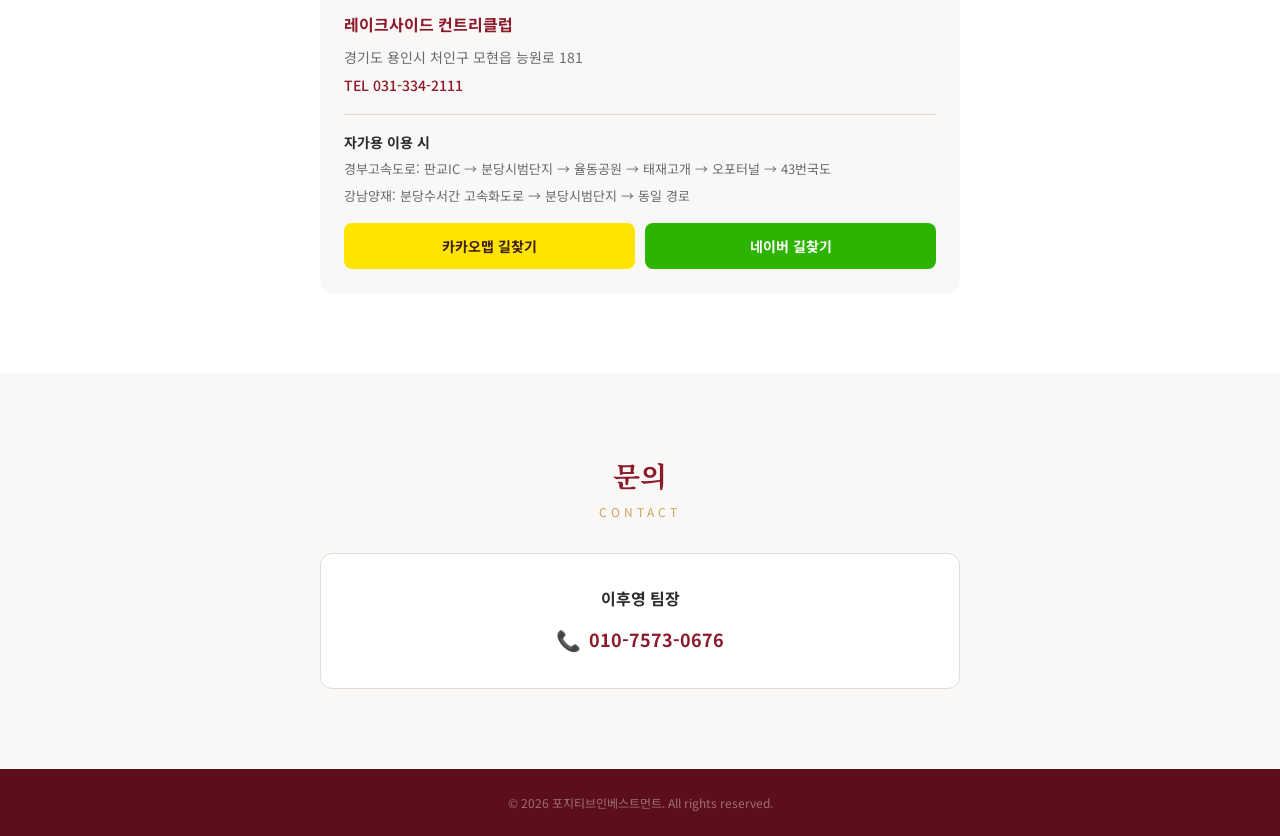
==== commit 657ab4ac: "브랜드 컬러 빨간색으로 변경 및 회사 로고 적용 - 전체 컬러 테마를 딥 크림슨 레드(#8B1A2B)로 변경 - hero 섹션에 POSITIVE INVESTMENT 로고 추가 - " ====
--- a/index.html
+++ b/index.html
@@ -18,8 +18,9 @@
   <!-- Section 1: Hero Banner -->
   <section id="hero">
     <div class="hero-overlay">
+      <img src="images/회사로고.png" alt="Positive Investment" class="hero-logo">
       <p class="hero-subtitle-top">2026</p>
-      <h1 class="hero-title">포지티브인베스트먼트<br>LP 초청 골프 세미나</h1>
+      <h1 class="hero-title">LP 초청 골프 세미나</h1>
       <div class="hero-divider"></div>
       <p class="hero-dates">
         <span>6. 10 (화) 레이크사이드 CC</span>
--- a/css/style.css
+++ b/css/style.css
@@ -4,14 +4,14 @@
 
 /* --- CSS Custom Properties --- */
 :root {
-  --color-primary: #1B3A2D;
-  --color-primary-light: #2D5E47;
-  --color-primary-dark: #0F2119;
+  --color-primary: #8B1A2B;
+  --color-primary-light: #A82040;
+  --color-primary-dark: #5C0E1B;
   --color-accent: #C5A55A;
   --color-accent-light: #E0CFA0;
-  --color-bg: #FAFAF7;
+  --color-bg: #FAF8F7;
   --color-bg-alt: #FFFFFF;
-  --color-bg-dark: #0F1E17;
+  --color-bg-dark: #2A0A10;
   --color-text: #2C2C2C;
   --color-text-light: #6B6B6B;
   --color-text-muted: #999999;
@@ -146,7 +146,7 @@
   width: 100%;
   height: 100vh;
   min-height: 600px;
-  background: linear-gradient(135deg, #1a3c2a 0%, #0d2818 50%, #1B3A2D 100%);
+  background: linear-gradient(135deg, #3a1a1e 0%, #1a0810 50%, #2A0A10 100%);
   overflow: hidden;
 }
 
@@ -158,8 +158,8 @@
   right: 0;
   bottom: 0;
   background:
-    radial-gradient(ellipse at 30% 20%, rgba(197, 165, 90, 0.08) 0%, transparent 60%),
-    radial-gradient(ellipse at 70% 80%, rgba(197, 165, 90, 0.05) 0%, transparent 50%);
+    radial-gradient(ellipse at 30% 20%, rgba(139, 26, 43, 0.15) 0%, transparent 60%),
+    radial-gradient(ellipse at 70% 80%, rgba(197, 165, 90, 0.06) 0%, transparent 50%);
   pointer-events: none;
 }
 
@@ -179,6 +179,14 @@
 @keyframes heroFadeIn {
   from { opacity: 0; transform: translateY(20px); }
   to { opacity: 1; transform: translateY(0); }
+}
+
+.hero-logo {
+  width: 240px;
+  max-width: 70%;
+  height: auto;
+  margin-bottom: 24px;
+  filter: brightness(0) invert(1);
 }
 
 .hero-subtitle-top {
@@ -453,7 +461,7 @@
    ============================================ */
 #countdown {
   padding: 60px 24px;
-  background: linear-gradient(135deg, var(--color-primary-dark), var(--color-primary));
+  background: linear-gradient(135deg, var(--color-primary-dark) 0%, var(--color-primary) 100%);
   text-align: center;
 }
 
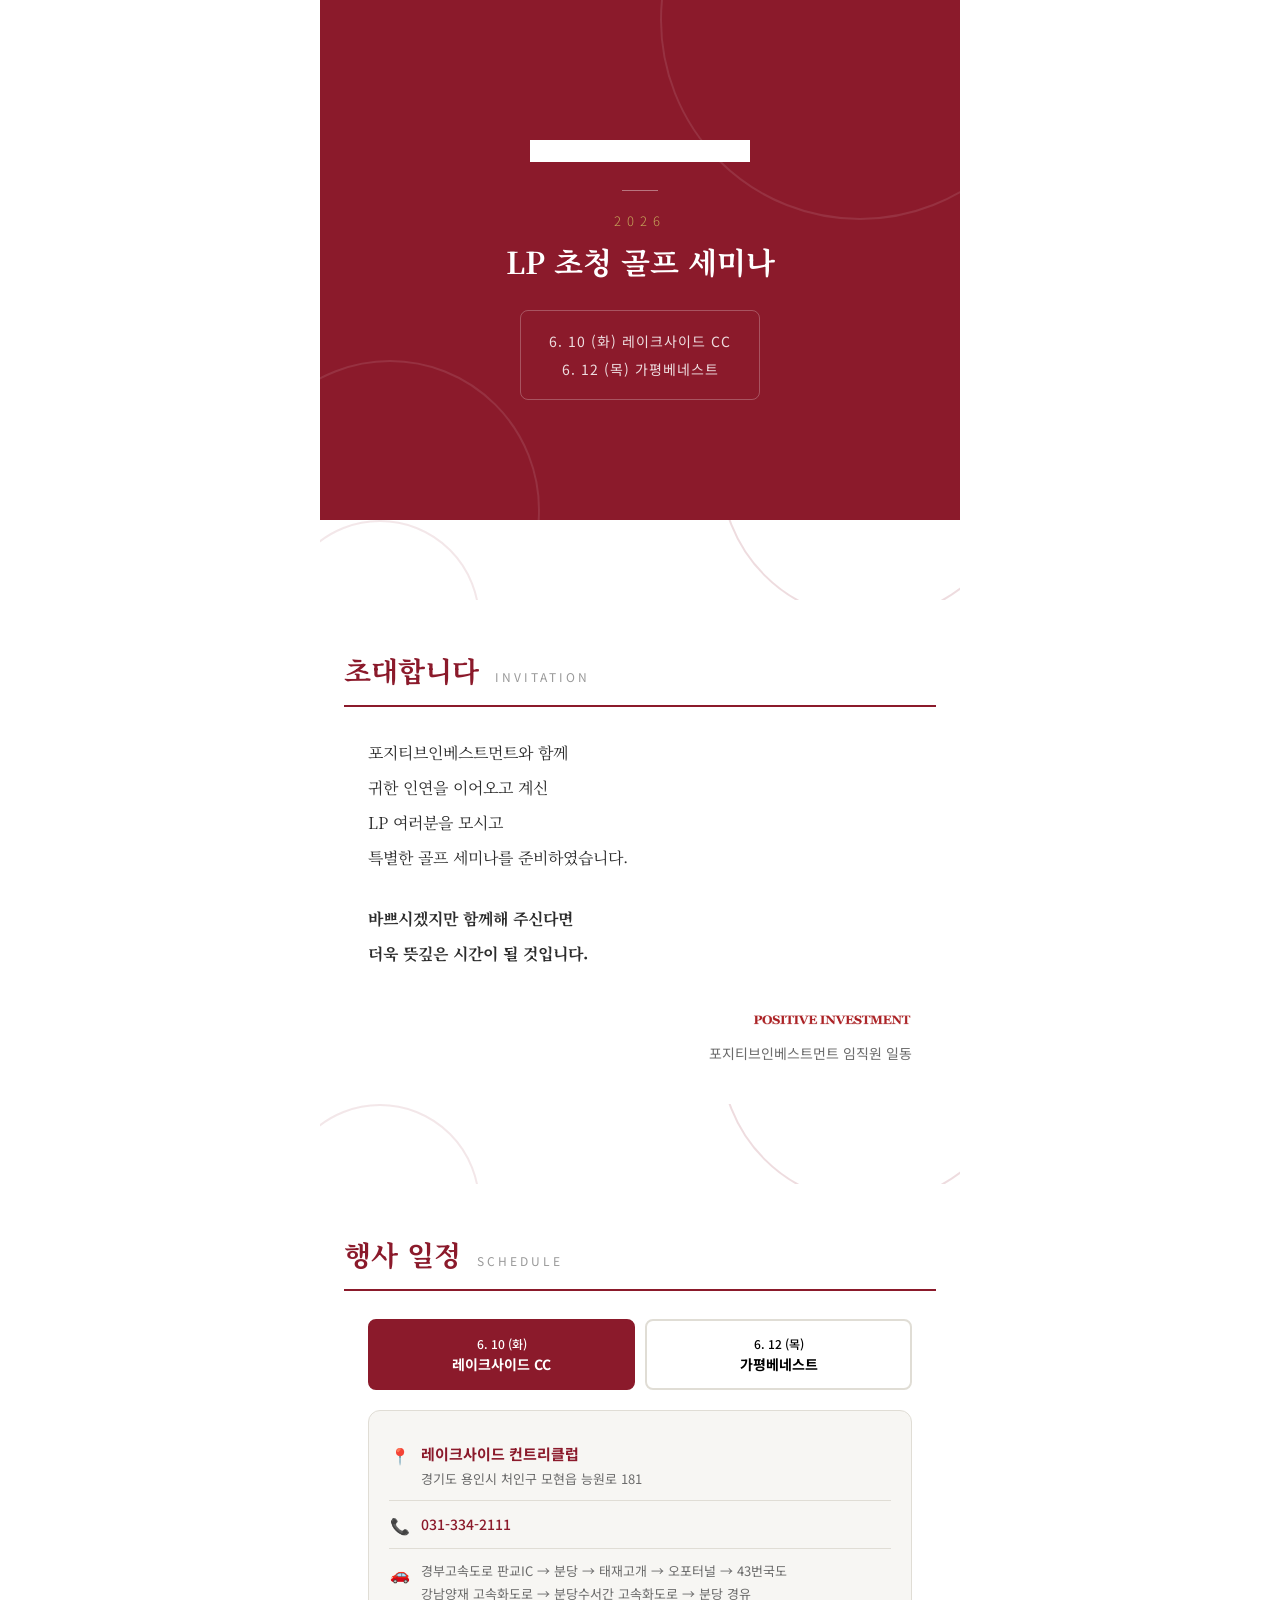
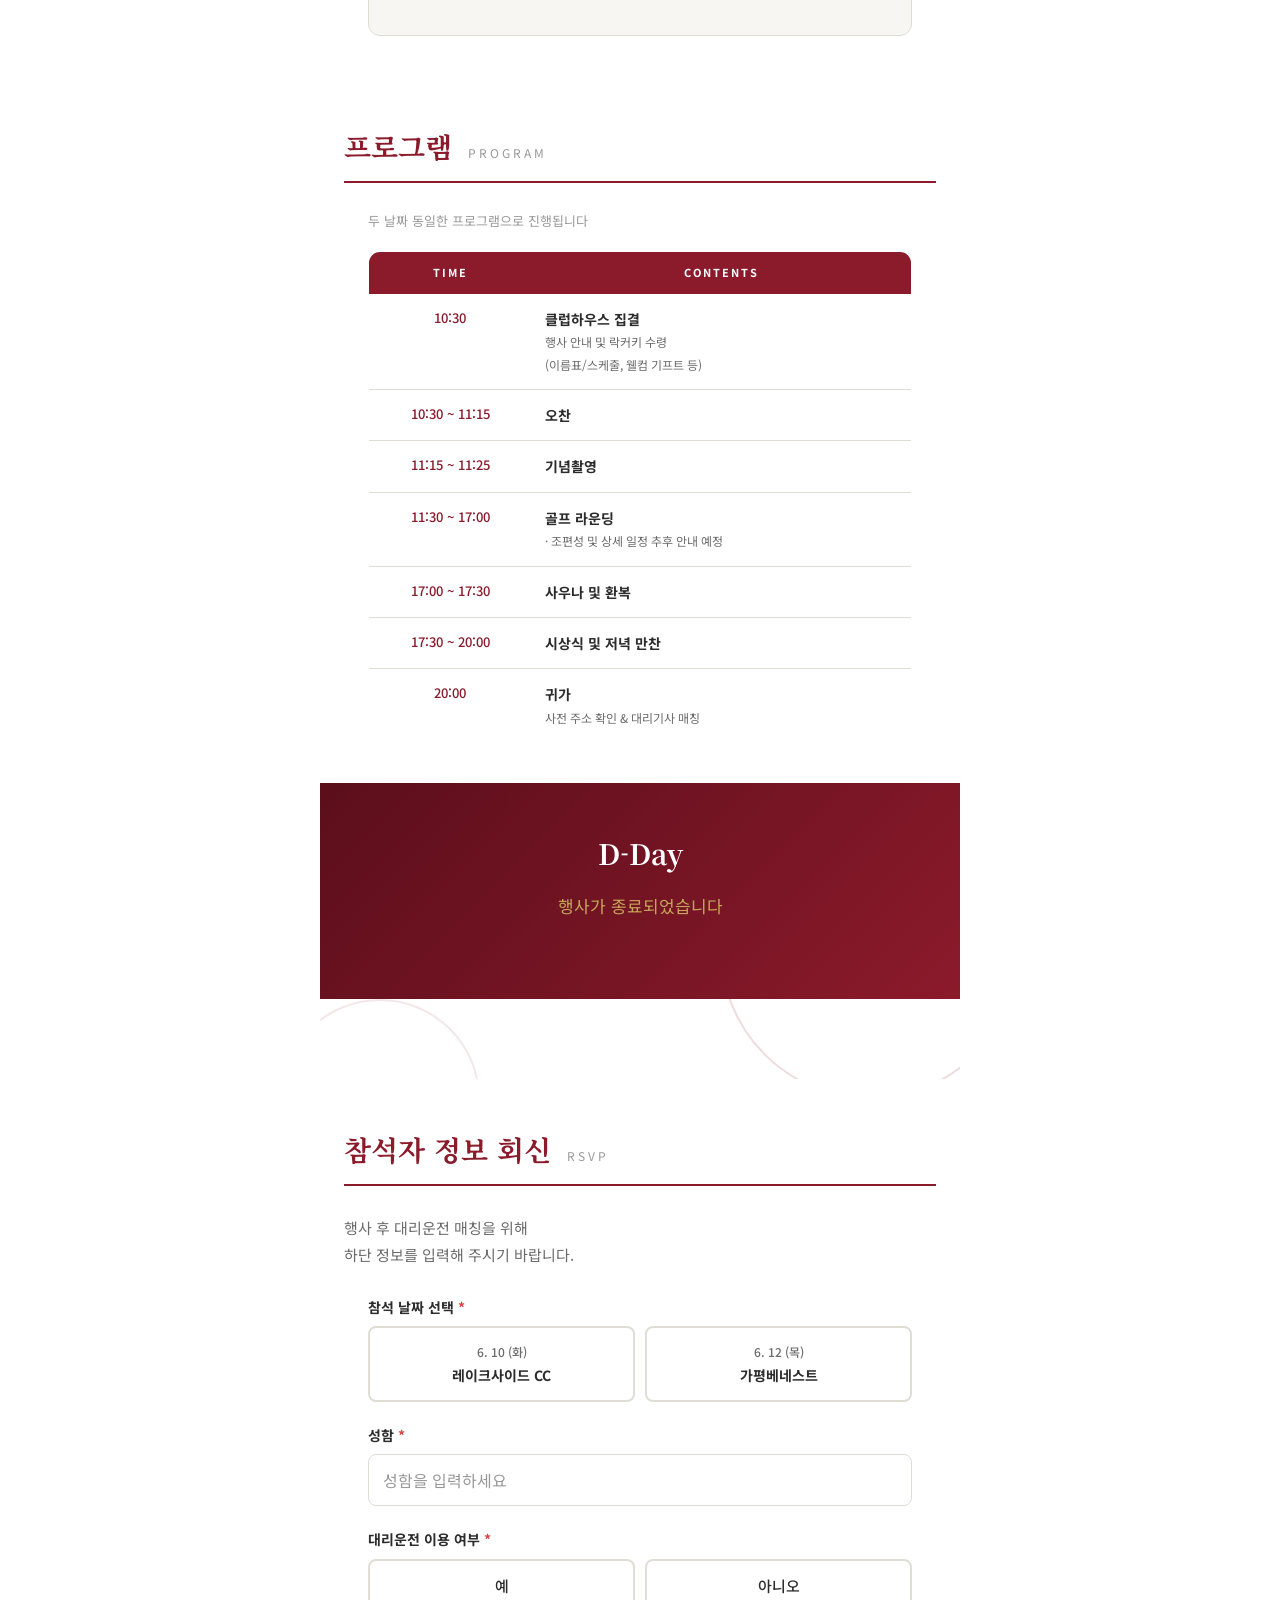
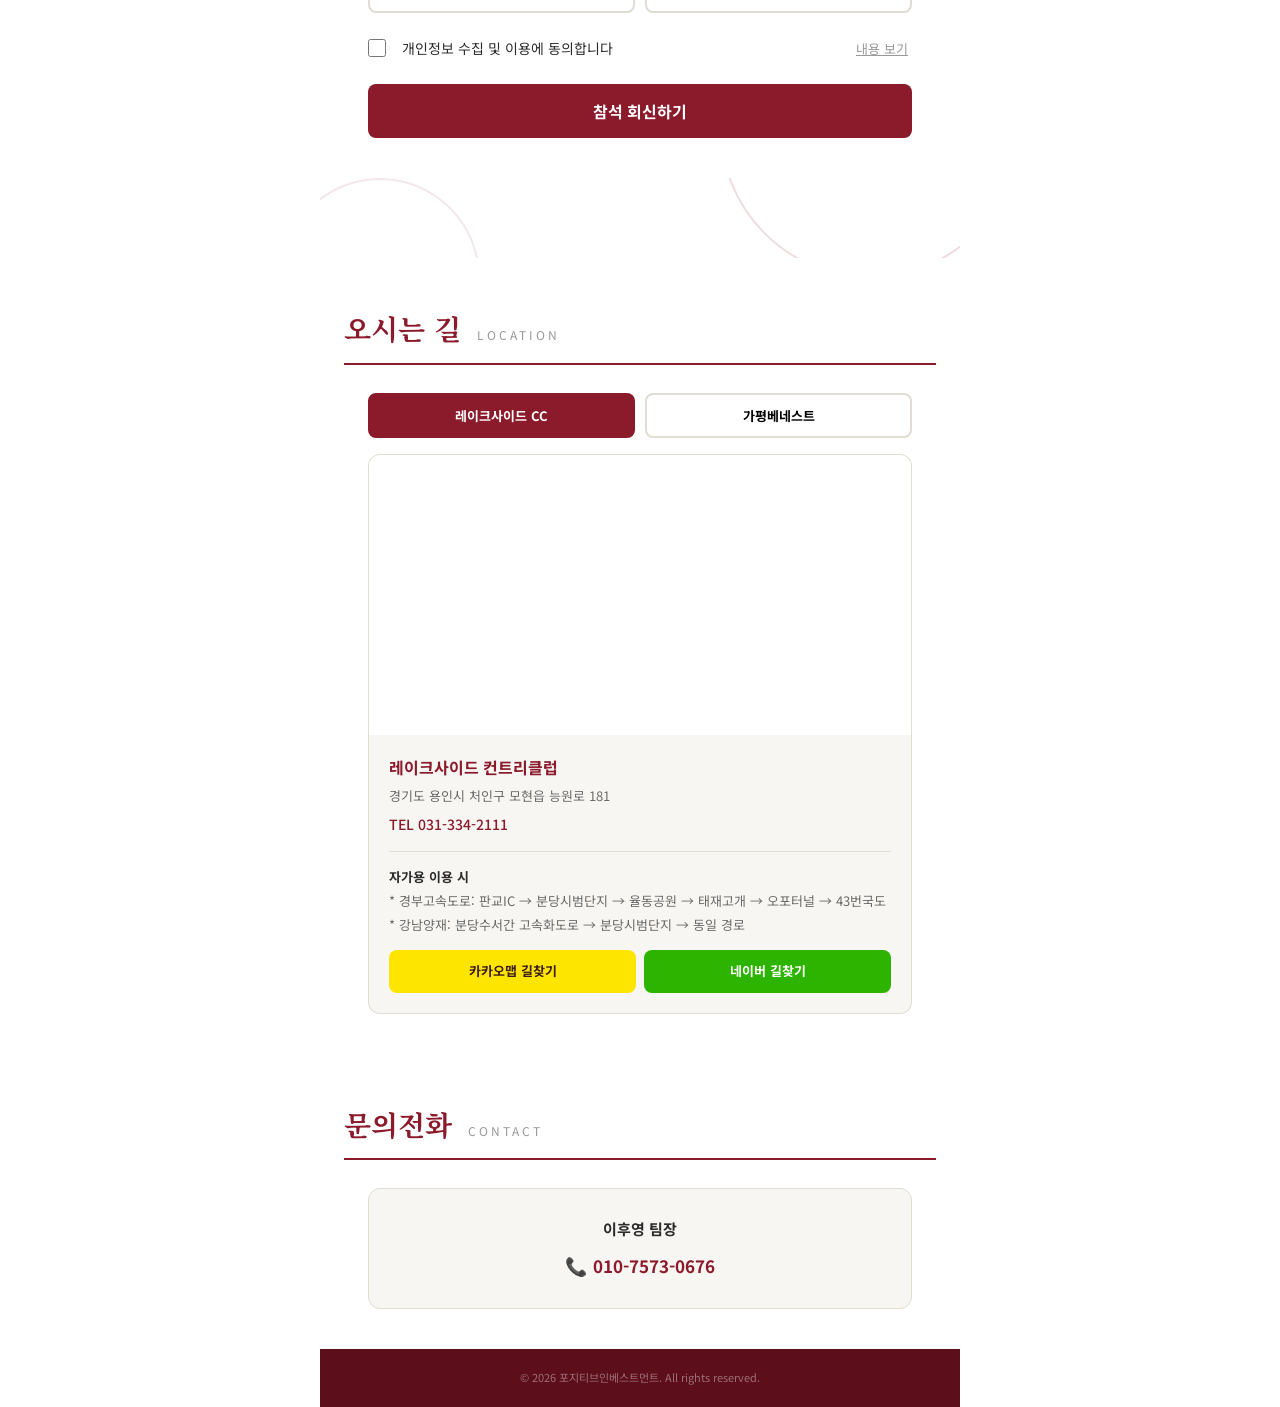
==== commit 9b95d7f2: "레이아웃 리디자인 및 카카오맵 대체 - 참고 사이트(신한투자증권) 스타일로 전면 리디자인 - 좌측 정렬 섹션 타이틀 + 영문 서브타이틀 (초대합니다/INVITATION) - 빨간색" ====
--- a/index.html
+++ b/index.html
@@ -17,46 +17,62 @@
 
   <!-- Section 1: Hero Banner -->
   <section id="hero">
+    <div class="hero-deco hero-deco--1"></div>
+    <div class="hero-deco hero-deco--2"></div>
     <div class="hero-overlay">
       <img src="images/회사로고.png" alt="Positive Investment" class="hero-logo">
+      <div class="hero-divider"></div>
       <p class="hero-subtitle-top">2026</p>
       <h1 class="hero-title">LP 초청 골프 세미나</h1>
-      <div class="hero-divider"></div>
-      <p class="hero-dates">
-        <span>6. 10 (화) 레이크사이드 CC</span>
-        <span class="hero-date-dot">&middot;</span>
-        <span>6. 12 (목) 가평베네스트</span>
-      </p>
-      <div class="scroll-indicator">
-        <span>SCROLL</span>
-        <div class="scroll-arrow"></div>
-      </div>
-    </div>
-  </section>
+      <div class="hero-date-box">
+        <p>6. 10 (화) 레이크사이드 CC</p>
+        <p>6. 12 (목) 가평베네스트</p>
+      </div>
+    </div>
+  </section>
+
+  <!-- Decorative Curve -->
+  <div class="section-curve">
+    <div class="curve-line curve-line--1"></div>
+    <div class="curve-line curve-line--2"></div>
+  </div>
 
   <!-- Section 2: Greeting -->
   <section id="greeting">
     <div class="container">
-      <h2 class="section-title reveal">초대의 말씀</h2>
-      <div class="section-title-en reveal">INVITATION</div>
-      <div class="greeting-card reveal">
-        <p>안녕하십니까,<br>포지티브인베스트먼트입니다.</p>
-        <p>포지티브인베스트먼트와 함께<br>
-          귀한 인연을 이어오고 계신 LP 여러분을 모시고<br>
-          특별한 골프 세미나를 준비하였습니다.</p>
-        <p>바쁘신 중에도 참석해 주신다면,<br>
-          이번 행사가 한층 더 빛나는 자리가 될 것입니다.</p>
-        <p>많은 관심과 참석 부탁드립니다.</p>
-        <p class="greeting-sign">포지티브인베스트먼트 임직원 일동</p>
-      </div>
-    </div>
-  </section>
+      <div class="section-header reveal">
+        <h2 class="section-title section-title--left">초대합니다</h2>
+        <span class="section-title-en">INVITATION</span>
+      </div>
+      <div class="greeting-body reveal">
+        <p>포지티브인베스트먼트와 함께</p>
+        <p>귀한 인연을 이어오고 계신</p>
+        <p>LP 여러분을 모시고</p>
+        <p>특별한 골프 세미나를 준비하였습니다.</p>
+        <br>
+        <p><strong>바쁘시겠지만 함께해 주신다면</strong></p>
+        <p><strong>더욱 뜻깊은 시간이 될 것입니다.</strong></p>
+      </div>
+      <div class="greeting-sign reveal">
+        <img src="images/회사로고.png" alt="Positive Investment" class="greeting-logo">
+        <p>포지티브인베스트먼트 임직원 일동</p>
+      </div>
+    </div>
+  </section>
+
+  <!-- Decorative Curve -->
+  <div class="section-curve">
+    <div class="curve-line curve-line--1"></div>
+    <div class="curve-line curve-line--2"></div>
+  </div>
 
   <!-- Section 3: Venues -->
   <section id="venues">
     <div class="container">
-      <h2 class="section-title reveal">행사 일정</h2>
-      <div class="section-title-en reveal">SCHEDULE</div>
+      <div class="section-header reveal">
+        <h2 class="section-title section-title--left">행사 일정</h2>
+        <span class="section-title-en">SCHEDULE</span>
+      </div>
       <div class="venue-tabs reveal">
         <button class="venue-tab active" data-venue="lakeside">
           <span class="tab-date">6. 10 (화)</span>
@@ -117,8 +133,10 @@
   <!-- Section 4: Program -->
   <section id="program">
     <div class="container">
-      <h2 class="section-title reveal">프로그램</h2>
-      <div class="section-title-en reveal">PROGRAM</div>
+      <div class="section-header reveal">
+        <h2 class="section-title section-title--left">프로그램</h2>
+        <span class="section-title-en">PROGRAM</span>
+      </div>
       <div class="program-note reveal">두 날짜 동일한 프로그램으로 진행됩니다</div>
       <table class="schedule-table reveal">
         <thead>
@@ -199,14 +217,21 @@
     </div>
   </section>
 
+  <!-- Decorative Curve -->
+  <div class="section-curve">
+    <div class="curve-line curve-line--1"></div>
+    <div class="curve-line curve-line--2"></div>
+  </div>
+
   <!-- Section 6: RSVP Form -->
   <section id="rsvp">
     <div class="container">
-      <h2 class="section-title reveal">참석자 정보 회신</h2>
-      <div class="section-title-en reveal">RSVP</div>
+      <div class="section-header reveal">
+        <h2 class="section-title section-title--left">참석자 정보 회신</h2>
+        <span class="section-title-en">RSVP</span>
+      </div>
       <p class="section-desc reveal">행사 후 대리운전 매칭을 위해<br>하단 정보를 입력해 주시기 바랍니다.</p>
       <form id="rsvp-form" novalidate>
-        <!-- Date selection -->
         <div class="form-group reveal">
           <label class="form-label">참석 날짜 선택 <span class="required">*</span></label>
           <div class="radio-group">
@@ -226,12 +251,10 @@
             </label>
           </div>
         </div>
-        <!-- Name -->
         <div class="form-group reveal">
           <label class="form-label" for="name">성함 <span class="required">*</span></label>
           <input type="text" id="name" name="name" required placeholder="성함을 입력하세요" class="form-input">
         </div>
-        <!-- Designated driver -->
         <div class="form-group reveal">
           <label class="form-label">대리운전 이용 여부 <span class="required">*</span></label>
           <div class="radio-group radio-group--pill">
@@ -245,7 +268,6 @@
             </label>
           </div>
         </div>
-        <!-- Conditional fields -->
         <div id="drive-fields" class="conditional-fields">
           <div class="form-group">
             <label class="form-label" for="carnum">차량번호 <span class="required">*</span></label>
@@ -256,7 +278,6 @@
             <input type="text" id="address" name="address" placeholder="귀가 시 대리운전 목적지" class="form-input">
           </div>
         </div>
-        <!-- Privacy consent -->
         <div class="form-group consent-group reveal">
           <label class="checkbox-label">
             <input type="checkbox" name="agree" required>
@@ -265,49 +286,66 @@
           </label>
           <button type="button" class="consent-detail-btn" id="open-consent">내용 보기</button>
         </div>
-        <!-- Submit -->
         <button type="submit" class="submit-btn reveal">참석 회신하기</button>
       </form>
     </div>
   </section>
 
-  <!-- Section 7: Location Maps -->
+  <!-- Decorative Curve -->
+  <div class="section-curve">
+    <div class="curve-line curve-line--1"></div>
+    <div class="curve-line curve-line--2"></div>
+  </div>
+
+  <!-- Section 7: Location -->
   <section id="location">
     <div class="container">
-      <h2 class="section-title reveal">오시는 길</h2>
-      <div class="section-title-en reveal">LOCATION</div>
+      <div class="section-header reveal">
+        <h2 class="section-title section-title--left">오시는 길</h2>
+        <span class="section-title-en">LOCATION</span>
+      </div>
       <div class="venue-tabs location-tabs reveal">
         <button class="venue-tab active" data-map="lakeside">레이크사이드 CC</button>
         <button class="venue-tab" data-map="gapyeong">가평베네스트</button>
       </div>
-      <div id="map-lakeside" class="map-container reveal"></div>
-      <div id="map-gapyeong" class="map-container hidden"></div>
-      <div class="location-info reveal" id="info-lakeside">
-        <p class="location-name">레이크사이드 컨트리클럽</p>
-        <p class="location-addr">경기도 용인시 처인구 모현읍 능원로 181</p>
-        <p class="location-tel"><a href="tel:031-334-2111">TEL 031-334-2111</a></p>
-        <div class="location-directions">
-          <p><strong>자가용 이용 시</strong></p>
-          <p>경부고속도로: 판교IC → 분당시범단지 → 율동공원 → 태재고개 → 오포터널 → 43번국도</p>
-          <p>강남양재: 분당수서간 고속화도로 → 분당시범단지 → 동일 경로</p>
-        </div>
-        <div class="location-buttons">
-          <a href="https://map.kakao.com/link/to/레이크사이드CC,37.2911,127.1556" target="_blank" class="direction-btn">카카오맵 길찾기</a>
-          <a href="https://map.naver.com/v5/directions/-/-/walk?c=127.1556,37.2911,15,0,0,0,dh&destination=레이크사이드CC" target="_blank" class="direction-btn direction-btn--naver">네이버 길찾기</a>
-        </div>
-      </div>
-      <div class="location-info hidden" id="info-gapyeong">
-        <p class="location-name">가평베네스트 골프클럽</p>
-        <p class="location-addr">경기도 가평군 상면 둔덕말길 232</p>
-        <p class="location-tel"><a href="tel:031-589-8000">TEL 031-589-8000</a></p>
-        <div class="location-directions">
-          <p><strong>자가용 이용 시</strong></p>
-          <p>수도권제2순환: 수동휴게소IC → 비봉로(수동계곡·현리 방면) → 가평베네스트</p>
-          <p>서울양양: 화도IC → 경춘로(청평·춘천방향) → 청평검문소 좌회전 → 비봉로</p>
-        </div>
-        <div class="location-buttons">
-          <a href="https://map.kakao.com/link/to/가평베네스트,37.7936,127.3569" target="_blank" class="direction-btn">카카오맵 길찾기</a>
-          <a href="https://map.naver.com/v5/directions/-/-/walk?c=127.3569,37.7936,15,0,0,0,dh&destination=가평베네스트" target="_blank" class="direction-btn direction-btn--naver">네이버 길찾기</a>
+      <!-- 레이크사이드 -->
+      <div class="location-card reveal" id="info-lakeside">
+        <div class="location-map-frame">
+          <iframe src="https://www.google.com/maps/embed?pb=!1m18!1m12!1m3!1d3178.5!2d127.155!3d37.291!2m3!1f0!2f0!3f0!3m2!1i1024!2i768!4f13.1!3m3!1m2!1s0x0%3A0x0!2zMzfCsDE3JzI4LjAiTiAxMjfCsDA5JzIwLjIiRQ!5e0!3m2!1sko!2skr!4v1" width="100%" height="250" style="border:0;" allowfullscreen="" loading="lazy" referrerpolicy="no-referrer-when-downgrade"></iframe>
+        </div>
+        <div class="location-info-body">
+          <p class="location-name">레이크사이드 컨트리클럽</p>
+          <p class="location-addr">경기도 용인시 처인구 모현읍 능원로 181</p>
+          <p class="location-tel"><a href="tel:031-334-2111">TEL 031-334-2111</a></p>
+          <div class="location-directions">
+            <p><strong>자가용 이용 시</strong></p>
+            <p>* 경부고속도로: 판교IC → 분당시범단지 → 율동공원 → 태재고개 → 오포터널 → 43번국도</p>
+            <p>* 강남양재: 분당수서간 고속화도로 → 분당시범단지 → 동일 경로</p>
+          </div>
+          <div class="location-buttons">
+            <a href="https://map.kakao.com/link/to/레이크사이드CC,37.2911,127.1556" target="_blank" class="direction-btn">카카오맵 길찾기</a>
+            <a href="https://map.naver.com/v5/search/레이크사이드컨트리클럽" target="_blank" class="direction-btn direction-btn--naver">네이버 길찾기</a>
+          </div>
+        </div>
+      </div>
+      <!-- 가평베네스트 -->
+      <div class="location-card hidden" id="info-gapyeong">
+        <div class="location-map-frame">
+          <iframe src="https://www.google.com/maps/embed?pb=!1m18!1m12!1m3!1d3178.5!2d127.357!3d37.794!2m3!1f0!2f0!3f0!3m2!1i1024!2i768!4f13.1!3m3!1m2!1s0x0%3A0x0!2zMzfCsDQ3JzM4LjAiTiAxMjfCsDIxJzI1LjAiRQ!5e0!3m2!1sko!2skr!4v1" width="100%" height="250" style="border:0;" allowfullscreen="" loading="lazy" referrerpolicy="no-referrer-when-downgrade"></iframe>
+        </div>
+        <div class="location-info-body">
+          <p class="location-name">가평베네스트 골프클럽</p>
+          <p class="location-addr">경기도 가평군 상면 둔덕말길 232</p>
+          <p class="location-tel"><a href="tel:031-589-8000">TEL 031-589-8000</a></p>
+          <div class="location-directions">
+            <p><strong>자가용 이용 시</strong></p>
+            <p>* 수도권제2순환: 수동휴게소IC → 비봉로(수동계곡·현리 방면) → 가평베네스트</p>
+            <p>* 서울양양: 화도IC → 경춘로(청평·춘천방향) → 청평검문소 좌회전 → 비봉로</p>
+          </div>
+          <div class="location-buttons">
+            <a href="https://map.kakao.com/link/to/가평베네스트,37.7936,127.3569" target="_blank" class="direction-btn">카카오맵 길찾기</a>
+            <a href="https://map.naver.com/v5/search/가평베네스트골프클럽" target="_blank" class="direction-btn direction-btn--naver">네이버 길찾기</a>
+          </div>
         </div>
       </div>
     </div>
@@ -316,8 +354,10 @@
   <!-- Section 8: Contact / Footer -->
   <section id="contact">
     <div class="container">
-      <h2 class="section-title reveal">문의</h2>
-      <div class="section-title-en reveal">CONTACT</div>
+      <div class="section-header reveal">
+        <h2 class="section-title section-title--left">문의전화</h2>
+        <span class="section-title-en">CONTACT</span>
+      </div>
       <div class="contact-card reveal">
         <p class="contact-name">이후영 팀장</p>
         <a href="tel:010-7573-0676" class="contact-phone">
@@ -358,9 +398,6 @@
     </div>
   </div>
 
-  <!-- Kakao Map SDK (API 키 필요) -->
-  <script type="text/javascript" src="https://dapi.kakao.com/v2/maps/sdk.js?appkey=9571b4f275800dd19eef7fd89ff6b3f1&libraries=services&autoload=false"></script>
   <script src="js/main.js"></script>
-  <script src="js/map.js"></script>
 </body>
 </html>
--- a/css/style.css
+++ b/css/style.css
@@ -1,16 +1,16 @@
 /* ============================================
    포지티브인베스트먼트 LP 초청 골프 세미나
-   ============================================ */
-
-/* --- CSS Custom Properties --- */
+   참고: denod.co.kr/2026/0319shi/ 스타일
+   ============================================ */
+
 :root {
   --color-primary: #8B1A2B;
   --color-primary-light: #A82040;
   --color-primary-dark: #5C0E1B;
   --color-accent: #C5A55A;
   --color-accent-light: #E0CFA0;
-  --color-bg: #FAF8F7;
-  --color-bg-alt: #FFFFFF;
+  --color-bg: #FFFFFF;
+  --color-bg-alt: #F7F6F3;
   --color-bg-dark: #2A0A10;
   --color-text: #2C2C2C;
   --color-text-light: #6B6B6B;
@@ -24,7 +24,6 @@
   --font-mono: 'Roboto Mono', monospace;
 
   --container-max: 640px;
-  --section-padding: 60px 24px;
   --radius: 12px;
   --radius-sm: 8px;
 }
@@ -48,36 +47,17 @@
   color: var(--color-text);
   background: var(--color-bg);
   -webkit-font-smoothing: antialiased;
-  -moz-osx-font-smoothing: grayscale;
-}
-
-a {
-  color: var(--color-primary);
-  text-decoration: none;
-}
-
-img {
-  max-width: 100%;
-  height: auto;
-}
-
-button {
-  cursor: pointer;
-  border: none;
-  background: none;
-  font-family: inherit;
-}
-
-table {
-  border-collapse: collapse;
-  width: 100%;
-}
-
-/* --- Utility --- */
-.container {
   max-width: var(--container-max);
   margin: 0 auto;
-  padding: 0;
+}
+
+a { color: var(--color-primary); text-decoration: none; }
+img { max-width: 100%; height: auto; }
+button { cursor: pointer; border: none; background: none; font-family: inherit; }
+table { border-collapse: collapse; width: 100%; }
+
+.container {
+  padding: 0 24px;
 }
 
 .hidden {
@@ -89,53 +69,90 @@
   font-weight: 700;
 }
 
-/* --- Scroll Reveal Animation --- */
+/* --- Scroll Reveal --- */
 .reveal {
   opacity: 0;
-  transform: translateY(28px);
-  transition: opacity 0.7s ease, transform 0.7s ease;
-}
-
+  transform: translateY(24px);
+  transition: opacity 0.6s ease, transform 0.6s ease;
+}
 .reveal.visible {
   opacity: 1;
   transform: translateY(0);
 }
 
-.reveal:nth-child(2) { transition-delay: 0.1s; }
-.reveal:nth-child(3) { transition-delay: 0.2s; }
-.reveal:nth-child(4) { transition-delay: 0.3s; }
-
-/* --- Section Titles --- */
+/* --- Section Headers (참고 사이트 스타일) --- */
+.section-header {
+  display: flex;
+  align-items: baseline;
+  gap: 16px;
+  margin-bottom: 28px;
+  padding-bottom: 12px;
+  border-bottom: 2px solid var(--color-primary);
+}
+
 .section-title {
   font-family: var(--font-heading);
-  font-size: 24px;
+  font-size: 26px;
   font-weight: 700;
   color: var(--color-primary);
-  text-align: center;
-  margin-bottom: 4px;
+  white-space: nowrap;
+}
+
+.section-title--left {
+  text-align: left;
 }
 
 .section-title--light {
   color: var(--color-white);
+  text-align: center;
 }
 
 .section-title-en {
   font-family: var(--font-body);
   font-size: 12px;
   font-weight: 400;
-  letter-spacing: 4px;
-  color: var(--color-accent);
-  text-align: center;
+  letter-spacing: 3px;
+  color: var(--color-text-muted);
   text-transform: uppercase;
-  margin-bottom: 32px;
 }
 
 .section-desc {
-  text-align: center;
   color: var(--color-text-light);
   font-size: 15px;
-  line-height: 1.7;
-  margin-bottom: 32px;
+  line-height: 1.8;
+  margin-bottom: 28px;
+}
+
+/* ============================================
+   Decorative Curves (참고 사이트 곡선 장식)
+   ============================================ */
+.section-curve {
+  position: relative;
+  height: 80px;
+  overflow: hidden;
+  background: var(--color-bg);
+}
+
+.curve-line {
+  position: absolute;
+  border: 2px solid var(--color-primary);
+  border-radius: 50%;
+  opacity: 0.15;
+}
+
+.curve-line--1 {
+  width: 300px;
+  height: 300px;
+  top: -200px;
+  right: -60px;
+}
+
+.curve-line--2 {
+  width: 200px;
+  height: 200px;
+  bottom: -120px;
+  left: -40px;
+  opacity: 0.1;
 }
 
 /* ============================================
@@ -144,23 +161,31 @@
 #hero {
   position: relative;
   width: 100%;
-  height: 100vh;
-  min-height: 600px;
-  background: linear-gradient(135deg, #3a1a1e 0%, #1a0810 50%, #2A0A10 100%);
+  min-height: 520px;
+  padding: 80px 24px 60px;
+  background: var(--color-primary);
   overflow: hidden;
-}
-
-#hero::before {
-  content: '';
+  text-align: center;
+}
+
+.hero-deco {
   position: absolute;
-  top: 0;
-  left: 0;
-  right: 0;
-  bottom: 0;
-  background:
-    radial-gradient(ellipse at 30% 20%, rgba(139, 26, 43, 0.15) 0%, transparent 60%),
-    radial-gradient(ellipse at 70% 80%, rgba(197, 165, 90, 0.06) 0%, transparent 50%);
-  pointer-events: none;
+  border: 2px solid rgba(255,255,255,0.1);
+  border-radius: 50%;
+}
+
+.hero-deco--1 {
+  width: 400px;
+  height: 400px;
+  top: -180px;
+  right: -100px;
+}
+
+.hero-deco--2 {
+  width: 300px;
+  height: 300px;
+  bottom: -140px;
+  left: -80px;
 }
 
 .hero-overlay {
@@ -170,139 +195,110 @@
   flex-direction: column;
   align-items: center;
   justify-content: center;
-  height: 100%;
-  padding: 40px 24px;
-  text-align: center;
-  animation: heroFadeIn 1.2s ease forwards;
+  min-height: 380px;
+  animation: heroFadeIn 1s ease forwards;
 }
 
 @keyframes heroFadeIn {
-  from { opacity: 0; transform: translateY(20px); }
+  from { opacity: 0; transform: translateY(16px); }
   to { opacity: 1; transform: translateY(0); }
 }
 
 .hero-logo {
-  width: 240px;
-  max-width: 70%;
+  width: 220px;
+  max-width: 65%;
   height: auto;
-  margin-bottom: 24px;
+  margin-bottom: 28px;
   filter: brightness(0) invert(1);
+}
+
+.hero-divider {
+  width: 36px;
+  height: 1px;
+  background: rgba(255,255,255,0.4);
+  margin-bottom: 20px;
 }
 
 .hero-subtitle-top {
   font-family: var(--font-body);
-  font-size: 14px;
+  font-size: 13px;
   font-weight: 300;
-  letter-spacing: 8px;
+  letter-spacing: 6px;
   color: var(--color-accent);
-  margin-bottom: 16px;
+  margin-bottom: 8px;
 }
 
 .hero-title {
   font-family: var(--font-heading);
-  font-size: 28px;
+  font-size: 26px;
   font-weight: 700;
-  line-height: 1.5;
+  line-height: 1.4;
   color: var(--color-white);
-  margin-bottom: 24px;
-}
-
-.hero-divider {
-  width: 40px;
-  height: 1px;
-  background: var(--color-accent);
-  margin-bottom: 24px;
-}
-
-.hero-dates {
+  margin-bottom: 28px;
+}
+
+.hero-date-box {
+  border: 1px solid rgba(255,255,255,0.25);
+  border-radius: var(--radius-sm);
+  padding: 16px 28px;
+}
+
+.hero-date-box p {
   font-size: 14px;
-  font-weight: 300;
-  color: rgba(255, 255, 255, 0.8);
+  font-weight: 400;
+  color: rgba(255,255,255,0.85);
   line-height: 2;
-}
-
-.hero-dates span {
-  display: block;
-}
-
-.hero-date-dot {
-  display: none;
-}
-
-.scroll-indicator {
-  position: absolute;
-  bottom: 32px;
-  display: flex;
-  flex-direction: column;
-  align-items: center;
-  gap: 8px;
-  animation: scrollBounce 2s ease-in-out infinite;
-}
-
-.scroll-indicator span {
-  font-size: 10px;
-  letter-spacing: 3px;
-  color: rgba(255, 255, 255, 0.4);
-}
-
-.scroll-arrow {
-  width: 1px;
-  height: 24px;
-  background: linear-gradient(to bottom, rgba(255,255,255,0.4), transparent);
-}
-
-@keyframes scrollBounce {
-  0%, 100% { transform: translateY(0); opacity: 1; }
-  50% { transform: translateY(8px); opacity: 0.5; }
+  letter-spacing: 1px;
 }
 
 /* ============================================
    Section 2: Greeting
    ============================================ */
 #greeting {
-  padding: var(--section-padding);
-  background: var(--color-bg-alt);
-}
-
-.greeting-card {
-  background: var(--color-bg);
-  border-top: 3px solid var(--color-accent);
-  border-radius: 0 0 var(--radius) var(--radius);
-  padding: 40px 24px;
-  text-align: center;
-}
-
-.greeting-card p {
+  padding: 48px 0 40px;
+  background: var(--color-bg);
+}
+
+.greeting-body {
+  padding: 0 24px;
+  margin-bottom: 40px;
+}
+
+.greeting-body p {
   font-family: var(--font-heading);
-  font-size: 15px;
-  line-height: 2;
+  font-size: 16px;
+  line-height: 2.2;
   color: var(--color-text);
-  margin-bottom: 20px;
-}
-
-.greeting-card p:last-of-type {
-  margin-bottom: 0;
 }
 
 .greeting-sign {
-  margin-top: 32px !important;
-  font-size: 14px !important;
-  color: var(--color-text-light) !important;
-  font-family: var(--font-body) !important;
+  padding: 0 24px;
+  text-align: right;
+}
+
+.greeting-logo {
+  width: 160px;
+  margin-bottom: 8px;
+}
+
+.greeting-sign p {
+  font-size: 14px;
+  color: var(--color-text-light);
 }
 
 /* ============================================
    Section 3: Venues
    ============================================ */
 #venues {
-  padding: var(--section-padding);
+  padding: 48px 0 40px;
   background: var(--color-bg);
 }
 
 .venue-tabs {
   display: flex;
-  gap: 12px;
-  margin-bottom: 24px;
+  gap: 10px;
+  margin-bottom: 20px;
+  padding: 0 24px;
 }
 
 .venue-tab {
@@ -310,13 +306,13 @@
   display: flex;
   flex-direction: column;
   align-items: center;
-  gap: 4px;
-  padding: 16px 12px;
+  gap: 2px;
+  padding: 14px 10px;
   border: 2px solid var(--color-border);
-  border-radius: var(--radius);
+  border-radius: var(--radius-sm);
   background: var(--color-white);
   font-family: var(--font-body);
-  transition: all 0.3s ease;
+  transition: all 0.25s ease;
 }
 
 .venue-tab.active {
@@ -325,143 +321,91 @@
   color: var(--color-white);
 }
 
-.tab-date {
-  font-size: 13px;
-  font-weight: 500;
-}
-
-.tab-name {
-  font-size: 14px;
-  font-weight: 700;
-}
-
+.tab-date { font-size: 12px; font-weight: 500; }
+.tab-name { font-size: 14px; font-weight: 700; }
 .venue-tab.active .tab-date,
-.venue-tab.active .tab-name {
-  color: var(--color-white);
-}
+.venue-tab.active .tab-name { color: var(--color-white); }
 
 .venue-detail {
-  background: var(--color-white);
+  margin: 0 24px;
+  background: var(--color-bg-alt);
   border-radius: var(--radius);
-  padding: 24px;
+  padding: 20px;
   border: 1px solid var(--color-border);
 }
 
 .venue-info-row {
   display: flex;
-  gap: 12px;
-  padding: 12px 0;
+  gap: 10px;
+  padding: 10px 0;
   border-bottom: 1px solid var(--color-border);
   align-items: flex-start;
 }
-
-.venue-info-row:last-child {
-  border-bottom: none;
-}
-
-.venue-icon {
-  flex-shrink: 0;
-  font-size: 18px;
-  width: 24px;
-  text-align: center;
-  padding-top: 2px;
-}
-
-.venue-info-row strong {
-  font-size: 15px;
-  color: var(--color-primary);
-}
-
-.venue-info-row p {
-  font-size: 14px;
-  color: var(--color-text-light);
-  line-height: 1.6;
-  margin-top: 2px;
-}
-
-.venue-info-row a {
-  font-size: 15px;
-  font-weight: 500;
-  color: var(--color-primary);
-}
+.venue-info-row:last-child { border-bottom: none; }
+
+.venue-icon { flex-shrink: 0; font-size: 16px; width: 22px; text-align: center; padding-top: 2px; }
+.venue-info-row strong { font-size: 15px; color: var(--color-primary); }
+.venue-info-row p { font-size: 13px; color: var(--color-text-light); line-height: 1.6; margin-top: 2px; }
+.venue-info-row a { font-size: 14px; font-weight: 500; color: var(--color-primary); }
 
 /* ============================================
    Section 4: Program
    ============================================ */
 #program {
-  padding: var(--section-padding);
-  background: var(--color-bg-alt);
+  padding: 48px 0 40px;
+  background: var(--color-bg);
 }
 
 .program-note {
-  text-align: center;
   font-size: 13px;
   color: var(--color-text-muted);
-  margin-bottom: 24px;
+  margin-bottom: 20px;
+  padding: 0 24px;
 }
 
 .schedule-table {
+  margin: 0 24px;
+  width: calc(100% - 48px);
   background: var(--color-white);
   border-radius: var(--radius);
   overflow: hidden;
   border: 1px solid var(--color-border);
 }
 
-.schedule-table thead {
-  background: var(--color-primary);
-}
-
+.schedule-table thead { background: var(--color-primary); }
 .schedule-table thead th {
-  padding: 14px 16px;
-  font-size: 12px;
+  padding: 12px 14px;
+  font-size: 11px;
   font-weight: 700;
   letter-spacing: 2px;
   color: var(--color-white);
   text-align: center;
 }
-
-.schedule-table .col-time {
-  width: 30%;
-}
+.schedule-table .col-time { width: 30%; }
 
 .schedule-table tbody td {
-  padding: 16px;
+  padding: 14px;
   border-bottom: 1px solid var(--color-border);
   vertical-align: top;
 }
-
-.schedule-table tbody tr:last-child td {
-  border-bottom: none;
-}
-
+.schedule-table tbody tr:last-child td { border-bottom: none; }
 .schedule-table tbody td:first-child {
   text-align: center;
-  font-size: 14px;
+  font-size: 13px;
   font-weight: 500;
   color: var(--color-primary);
   white-space: nowrap;
 }
-
-.schedule-table tbody td:last-child {
-  font-size: 15px;
-}
-
-.schedule-table tbody td strong {
-  color: var(--color-text);
-}
-
-.schedule-sub {
-  font-size: 13px;
-  color: var(--color-text-light);
-  line-height: 1.6;
-}
+.schedule-table tbody td:last-child { font-size: 14px; }
+.schedule-table tbody td strong { color: var(--color-text); }
+.schedule-sub { font-size: 12px; color: var(--color-text-light); line-height: 1.6; }
 
 /* ============================================
    Section 5: Countdown
    ============================================ */
 #countdown {
-  padding: 60px 24px;
-  background: linear-gradient(135deg, var(--color-primary-dark) 0%, var(--color-primary) 100%);
+  padding: 48px 24px;
+  background: linear-gradient(135deg, var(--color-primary-dark), var(--color-primary) 100%);
   text-align: center;
 }
 
@@ -469,29 +413,29 @@
   display: flex;
   justify-content: center;
   align-items: center;
-  gap: 8px;
-  margin-bottom: 20px;
+  gap: 6px;
+  margin-bottom: 16px;
 }
 
 .countdown-item {
   display: flex;
   flex-direction: column;
   align-items: center;
-  min-width: 64px;
+  min-width: 56px;
 }
 
 .countdown-number {
   font-family: var(--font-mono);
-  font-size: 40px;
+  font-size: 36px;
   font-weight: 700;
   color: var(--color-white);
   line-height: 1;
-  margin-bottom: 6px;
+  margin-bottom: 4px;
   font-variant-numeric: tabular-nums;
 }
 
 .countdown-label {
-  font-size: 10px;
+  font-size: 9px;
   letter-spacing: 2px;
   color: var(--color-accent);
   font-weight: 500;
@@ -499,45 +443,28 @@
 
 .countdown-sep {
   font-family: var(--font-mono);
-  font-size: 32px;
-  color: rgba(255, 255, 255, 0.3);
-  margin-top: -16px;
-}
-
-.countdown-note {
-  font-size: 14px;
-  color: rgba(255, 255, 255, 0.6);
-}
-
-.countdown-ended {
-  font-size: 18px;
-  color: var(--color-accent);
-  padding: 20px 0;
-}
-
-/* ============================================
-   Section 6: RSVP Form
+  font-size: 28px;
+  color: rgba(255,255,255,0.3);
+  margin-top: -14px;
+}
+
+.countdown-note { font-size: 13px; color: rgba(255,255,255,0.6); }
+.countdown-ended { font-size: 17px; color: var(--color-accent); padding: 16px 0; }
+
+/* ============================================
+   Section 6: RSVP
    ============================================ */
 #rsvp {
-  padding: var(--section-padding);
-  background: var(--color-bg);
-}
-
-.form-group {
-  margin-bottom: 24px;
-}
-
-.form-label {
-  display: block;
-  font-size: 14px;
-  font-weight: 700;
-  color: var(--color-text);
-  margin-bottom: 10px;
-}
+  padding: 48px 0 40px;
+  background: var(--color-bg);
+}
+
+.form-group { margin-bottom: 22px; padding: 0 24px; }
+.form-label { display: block; font-size: 14px; font-weight: 700; color: var(--color-text); margin-bottom: 8px; }
 
 .form-input {
   width: 100%;
-  padding: 14px 16px;
+  padding: 13px 14px;
   font-size: 16px;
   font-family: var(--font-body);
   border: 1px solid var(--color-border);
@@ -547,469 +474,217 @@
   transition: border-color 0.2s;
   outline: none;
 }
-
-.form-input:focus {
-  border-color: var(--color-primary);
-}
-
-.form-input::placeholder {
-  color: var(--color-text-muted);
-}
-
-/* Radio Cards */
-.radio-group {
-  display: flex;
-  gap: 12px;
-}
-
-.radio-card {
-  flex: 1;
-  cursor: pointer;
-}
-
-.radio-card input[type="radio"] {
-  position: absolute;
-  opacity: 0;
-  pointer-events: none;
-}
-
+.form-input:focus { border-color: var(--color-primary); }
+.form-input::placeholder { color: var(--color-text-muted); }
+
+.radio-group { display: flex; gap: 10px; }
+
+.radio-card { flex: 1; cursor: pointer; }
+.radio-card input[type="radio"] { position: absolute; opacity: 0; pointer-events: none; }
 .radio-card-inner {
-  display: flex;
-  flex-direction: column;
-  align-items: center;
-  gap: 4px;
-  padding: 16px 12px;
-  border: 2px solid var(--color-border);
-  border-radius: var(--radius);
-  background: var(--color-white);
-  transition: all 0.2s ease;
-  text-align: center;
-}
-
-.radio-card input:checked + .radio-card-inner {
-  border-color: var(--color-primary);
-  background: rgba(27, 58, 45, 0.05);
-}
-
-.radio-card-date {
-  font-size: 13px;
-  font-weight: 500;
-  color: var(--color-text-light);
-}
-
-.radio-card-name {
-  font-size: 15px;
-  font-weight: 700;
-  color: var(--color-text);
-}
-
-.radio-card input:checked + .radio-card-inner .radio-card-date {
-  color: var(--color-primary);
-}
-
-.radio-card input:checked + .radio-card-inner .radio-card-name {
-  color: var(--color-primary);
-}
-
-/* Radio Pills */
-.radio-group--pill {
-  gap: 12px;
-}
-
-.radio-pill {
-  flex: 1;
-  cursor: pointer;
-  text-align: center;
-}
-
-.radio-pill input[type="radio"] {
-  position: absolute;
-  opacity: 0;
-  pointer-events: none;
-}
-
-.radio-pill span {
-  display: block;
-  padding: 14px;
-  font-size: 15px;
-  font-weight: 500;
+  display: flex; flex-direction: column; align-items: center; gap: 2px;
+  padding: 14px 10px;
   border: 2px solid var(--color-border);
   border-radius: var(--radius-sm);
   background: var(--color-white);
-  transition: all 0.2s ease;
-}
-
+  transition: all 0.2s;
+  text-align: center;
+}
+.radio-card input:checked + .radio-card-inner {
+  border-color: var(--color-primary);
+  background: rgba(139,26,43,0.05);
+}
+.radio-card-date { font-size: 12px; font-weight: 500; color: var(--color-text-light); }
+.radio-card-name { font-size: 14px; font-weight: 700; color: var(--color-text); }
+.radio-card input:checked + .radio-card-inner .radio-card-date,
+.radio-card input:checked + .radio-card-inner .radio-card-name { color: var(--color-primary); }
+
+.radio-group--pill { gap: 10px; }
+.radio-pill { flex: 1; cursor: pointer; text-align: center; }
+.radio-pill input[type="radio"] { position: absolute; opacity: 0; pointer-events: none; }
+.radio-pill span {
+  display: block; padding: 13px; font-size: 15px; font-weight: 500;
+  border: 2px solid var(--color-border); border-radius: var(--radius-sm);
+  background: var(--color-white); transition: all 0.2s;
+}
 .radio-pill input:checked + span {
   border-color: var(--color-primary);
   background: var(--color-primary);
   color: var(--color-white);
 }
 
-/* Conditional Fields */
-.conditional-fields {
-  max-height: 0;
-  overflow: hidden;
-  transition: max-height 0.4s ease;
-}
-
-.conditional-fields.show {
-  max-height: 200px;
-}
-
-/* Consent */
+.conditional-fields { max-height: 0; overflow: hidden; transition: max-height 0.4s ease; }
+.conditional-fields.show { max-height: 200px; }
+
 .consent-group {
-  display: flex;
-  align-items: center;
-  justify-content: space-between;
-  flex-wrap: wrap;
-  gap: 8px;
-}
-
+  display: flex; align-items: center; justify-content: space-between;
+  flex-wrap: wrap; gap: 8px;
+}
 .checkbox-label {
-  display: flex;
-  align-items: center;
-  gap: 10px;
-  font-size: 14px;
-  color: var(--color-text);
-  cursor: pointer;
-}
-
-.checkbox-label input[type="checkbox"] {
-  width: 20px;
-  height: 20px;
-  accent-color: var(--color-primary);
-  cursor: pointer;
-}
-
-.consent-detail-btn {
-  font-size: 13px;
-  color: var(--color-text-muted);
-  text-decoration: underline;
-  padding: 4px;
-}
-
-/* Submit Button */
+  display: flex; align-items: center; gap: 8px;
+  font-size: 14px; color: var(--color-text); cursor: pointer;
+}
+.checkbox-label input[type="checkbox"] { width: 18px; height: 18px; accent-color: var(--color-primary); cursor: pointer; }
+.consent-detail-btn { font-size: 13px; color: var(--color-text-muted); text-decoration: underline; padding: 4px; }
+
 .submit-btn {
-  width: 100%;
-  padding: 16px;
-  font-size: 17px;
-  font-weight: 700;
-  font-family: var(--font-body);
-  color: var(--color-white);
-  background: var(--color-primary);
-  border: none;
-  border-radius: var(--radius);
-  transition: background 0.2s;
-}
-
-.submit-btn:hover {
-  background: var(--color-primary-light);
-}
-
-.submit-btn:disabled {
-  background: var(--color-text-muted);
-  cursor: not-allowed;
-}
-
-/* Success Message */
-.success-message {
-  text-align: center;
-  padding: 60px 24px;
-}
-
-.success-message h2 {
-  font-family: var(--font-heading);
-  font-size: 24px;
-  color: var(--color-primary);
-  margin-bottom: 16px;
-}
-
-.success-message p {
+  display: block;
+  width: calc(100% - 48px);
+  margin: 0 24px;
+  padding: 15px;
   font-size: 16px;
-  color: var(--color-text-light);
-  line-height: 1.8;
-}
-
-/* ============================================
-   Section 7: Location
-   ============================================ */
-#location {
-  padding: var(--section-padding);
-  background: var(--color-bg-alt);
-}
-
-.location-tabs {
-  margin-bottom: 20px;
-}
-
-.location-tabs .venue-tab {
-  padding: 12px;
-  font-size: 14px;
-  font-weight: 700;
-}
-
-.map-container {
-  width: 100%;
-  height: 300px;
-  border-radius: var(--radius);
-  overflow: hidden;
-  margin-bottom: 20px;
-  background: var(--color-border);
-}
-
-.location-info {
-  background: var(--color-bg);
-  border-radius: var(--radius);
-  padding: 24px;
-}
-
-.location-name {
-  font-size: 16px;
-  font-weight: 700;
-  color: var(--color-primary);
-  margin-bottom: 8px;
-}
-
-.location-addr {
-  font-size: 14px;
-  color: var(--color-text-light);
-  margin-bottom: 4px;
-}
-
-.location-tel {
-  margin-bottom: 16px;
-}
-
-.location-tel a {
-  font-size: 14px;
-  font-weight: 500;
-  color: var(--color-primary);
-}
-
-.location-directions {
-  border-top: 1px solid var(--color-border);
-  padding-top: 16px;
-  margin-bottom: 16px;
-}
-
-.location-directions p {
-  font-size: 13px;
-  color: var(--color-text-light);
-  line-height: 1.7;
-  margin-bottom: 4px;
-}
-
-.location-directions p strong {
-  color: var(--color-text);
-  font-size: 14px;
-}
-
-.location-buttons {
-  display: flex;
-  gap: 10px;
-}
-
-.direction-btn {
-  flex: 1;
-  display: block;
-  text-align: center;
-  padding: 12px;
-  font-size: 14px;
-  font-weight: 700;
-  color: var(--color-white);
-  background: #FEE500;
-  color: #3C1E1E;
-  border-radius: var(--radius-sm);
-  transition: opacity 0.2s;
-}
-
-.direction-btn:hover {
-  opacity: 0.85;
-}
-
-.direction-btn--naver {
-  background: #2DB400;
-  color: var(--color-white);
-}
-
-/* ============================================
-   Section 8: Contact
-   ============================================ */
-#contact {
-  padding: var(--section-padding);
-  background: var(--color-bg);
-}
-
-.contact-card {
-  text-align: center;
-  background: var(--color-white);
-  border-radius: var(--radius);
-  padding: 32px 24px;
-  border: 1px solid var(--color-border);
-}
-
-.contact-name {
-  font-size: 16px;
-  font-weight: 700;
-  color: var(--color-text);
-  margin-bottom: 12px;
-}
-
-.contact-phone {
-  display: inline-flex;
-  align-items: center;
-  gap: 8px;
-  font-size: 18px;
-  font-weight: 700;
-  color: var(--color-primary);
-}
-
-.contact-phone-icon {
-  font-size: 20px;
-}
-
-/* ============================================
-   Footer
-   ============================================ */
-footer {
-  padding: 24px;
-  text-align: center;
-  background: var(--color-primary-dark);
-}
-
-footer p {
-  font-size: 12px;
-  color: rgba(255, 255, 255, 0.4);
-}
-
-/* ============================================
-   Modal
-   ============================================ */
-.modal {
-  position: fixed;
-  top: 0;
-  left: 0;
-  width: 100%;
-  height: 100%;
-  z-index: 1000;
-  display: flex;
-  align-items: center;
-  justify-content: center;
-  padding: 24px;
-}
-
-.modal.hidden {
-  display: none !important;
-}
-
-.modal-backdrop {
-  position: absolute;
-  top: 0;
-  left: 0;
-  width: 100%;
-  height: 100%;
-  background: rgba(0, 0, 0, 0.5);
-}
-
-.modal-content {
-  position: relative;
-  background: var(--color-white);
-  border-radius: var(--radius);
-  padding: 32px 24px;
-  max-width: 400px;
-  width: 100%;
-  max-height: 80vh;
-  overflow-y: auto;
-}
-
-.modal-content h3 {
-  font-family: var(--font-heading);
-  font-size: 18px;
-  color: var(--color-primary);
-  margin-bottom: 20px;
-  text-align: center;
-}
-
-.consent-table {
-  margin-bottom: 16px;
-}
-
-.consent-table tr {
-  border-bottom: 1px solid var(--color-border);
-}
-
-.consent-table th,
-.consent-table td {
-  padding: 12px 8px;
-  font-size: 14px;
-  text-align: left;
-}
-
-.consent-table th {
-  font-weight: 700;
-  color: var(--color-primary);
-  white-space: nowrap;
-  width: 30%;
-}
-
-.consent-table td {
-  color: var(--color-text-light);
-}
-
-.consent-note {
-  font-size: 13px;
-  color: var(--color-text-muted);
-  line-height: 1.6;
-  margin-bottom: 20px;
-}
-
-.modal-close-btn {
-  width: 100%;
-  padding: 14px;
-  font-size: 15px;
   font-weight: 700;
   font-family: var(--font-body);
   color: var(--color-white);
   background: var(--color-primary);
   border: none;
   border-radius: var(--radius-sm);
-  cursor: pointer;
+  transition: background 0.2s;
+}
+.submit-btn:hover { background: var(--color-primary-light); }
+.submit-btn:disabled { background: var(--color-text-muted); cursor: not-allowed; }
+
+.success-message { text-align: center; padding: 48px 24px; }
+.success-message h2 { font-family: var(--font-heading); font-size: 22px; color: var(--color-primary); margin-bottom: 12px; }
+.success-message p { font-size: 15px; color: var(--color-text-light); line-height: 1.8; }
+
+/* ============================================
+   Section 7: Location
+   ============================================ */
+#location {
+  padding: 48px 0 40px;
+  background: var(--color-bg);
+}
+
+.location-tabs {
+  margin-bottom: 16px;
+  padding: 0 24px;
+}
+.location-tabs .venue-tab {
+  padding: 11px;
+  font-size: 13px;
+  font-weight: 700;
+}
+
+.location-card {
+  margin: 0 24px;
+}
+
+.location-map-frame {
+  border-radius: var(--radius) var(--radius) 0 0;
+  overflow: hidden;
+  border: 1px solid var(--color-border);
+  border-bottom: none;
+}
+
+.location-map-frame iframe {
+  display: block;
+  width: 100%;
+  height: 220px;
+}
+
+.location-info-body {
+  background: var(--color-bg-alt);
+  border-radius: 0 0 var(--radius) var(--radius);
+  padding: 20px;
+  border: 1px solid var(--color-border);
+  border-top: none;
+}
+
+.location-name { font-size: 16px; font-weight: 700; color: var(--color-primary); margin-bottom: 6px; }
+.location-addr { font-size: 13px; color: var(--color-text-light); margin-bottom: 4px; }
+.location-tel { margin-bottom: 14px; }
+.location-tel a { font-size: 14px; font-weight: 500; color: var(--color-primary); }
+
+.location-directions {
+  border-top: 1px solid var(--color-border);
+  padding-top: 14px;
+  margin-bottom: 14px;
+}
+.location-directions p { font-size: 13px; color: var(--color-text-light); line-height: 1.7; margin-bottom: 2px; }
+.location-directions p strong { color: var(--color-text); font-size: 13px; }
+
+.location-buttons { display: flex; gap: 8px; }
+.direction-btn {
+  flex: 1; display: block; text-align: center;
+  padding: 11px; font-size: 13px; font-weight: 700;
+  background: #FEE500; color: #3C1E1E;
+  border-radius: var(--radius-sm);
+  transition: opacity 0.2s;
+}
+.direction-btn:hover { opacity: 0.85; }
+.direction-btn--naver { background: #2DB400; color: var(--color-white); }
+
+/* ============================================
+   Section 8: Contact
+   ============================================ */
+#contact {
+  padding: 48px 0 40px;
+  background: var(--color-bg);
+}
+
+.contact-card {
+  text-align: center;
+  margin: 0 24px;
+  background: var(--color-bg-alt);
+  border-radius: var(--radius);
+  padding: 28px 20px;
+  border: 1px solid var(--color-border);
+}
+
+.contact-name { font-size: 15px; font-weight: 700; color: var(--color-text); margin-bottom: 10px; }
+.contact-phone {
+  display: inline-flex; align-items: center; gap: 6px;
+  font-size: 17px; font-weight: 700; color: var(--color-primary);
+}
+.contact-phone-icon { font-size: 18px; }
+
+/* ============================================
+   Footer
+   ============================================ */
+footer {
+  padding: 20px 24px;
+  text-align: center;
+  background: var(--color-primary-dark);
+}
+footer p { font-size: 11px; color: rgba(255,255,255,0.4); }
+
+/* ============================================
+   Modal
+   ============================================ */
+.modal {
+  position: fixed; top: 0; left: 0; width: 100%; height: 100%;
+  z-index: 1000; display: flex; align-items: center; justify-content: center; padding: 24px;
+}
+.modal.hidden { display: none !important; }
+.modal-backdrop { position: absolute; top: 0; left: 0; width: 100%; height: 100%; background: rgba(0,0,0,0.5); }
+.modal-content {
+  position: relative; background: var(--color-white); border-radius: var(--radius);
+  padding: 28px 20px; max-width: 380px; width: 100%; max-height: 80vh; overflow-y: auto;
+}
+.modal-content h3 {
+  font-family: var(--font-heading); font-size: 17px;
+  color: var(--color-primary); margin-bottom: 16px; text-align: center;
+}
+.consent-table { margin-bottom: 14px; }
+.consent-table tr { border-bottom: 1px solid var(--color-border); }
+.consent-table th, .consent-table td { padding: 10px 6px; font-size: 13px; text-align: left; }
+.consent-table th { font-weight: 700; color: var(--color-primary); white-space: nowrap; width: 30%; }
+.consent-table td { color: var(--color-text-light); }
+.consent-note { font-size: 12px; color: var(--color-text-muted); line-height: 1.6; margin-bottom: 16px; }
+.modal-close-btn {
+  width: 100%; padding: 12px; font-size: 14px; font-weight: 700;
+  font-family: var(--font-body); color: var(--color-white); background: var(--color-primary);
+  border: none; border-radius: var(--radius-sm); cursor: pointer;
 }
 
 /* ============================================
    Responsive
    ============================================ */
 @media (min-width: 768px) {
-  :root {
-    --section-padding: 80px 40px;
-  }
-
-  .hero-title {
-    font-size: 34px;
-  }
-
-  .hero-dates span {
-    display: inline;
-  }
-
-  .hero-date-dot {
-    display: inline;
-    margin: 0 8px;
-  }
-
-  .section-title {
-    font-size: 28px;
-  }
-
-  .countdown-number {
-    font-size: 52px;
-  }
-
-  .countdown-item {
-    min-width: 80px;
-  }
-
-  .map-container {
-    height: 380px;
-  }
-}
+  .hero-title { font-size: 30px; }
+  .section-title { font-size: 28px; }
+  .countdown-number { font-size: 44px; }
+  .countdown-item { min-width: 70px; }
+  .location-map-frame iframe { height: 280px; }
+}
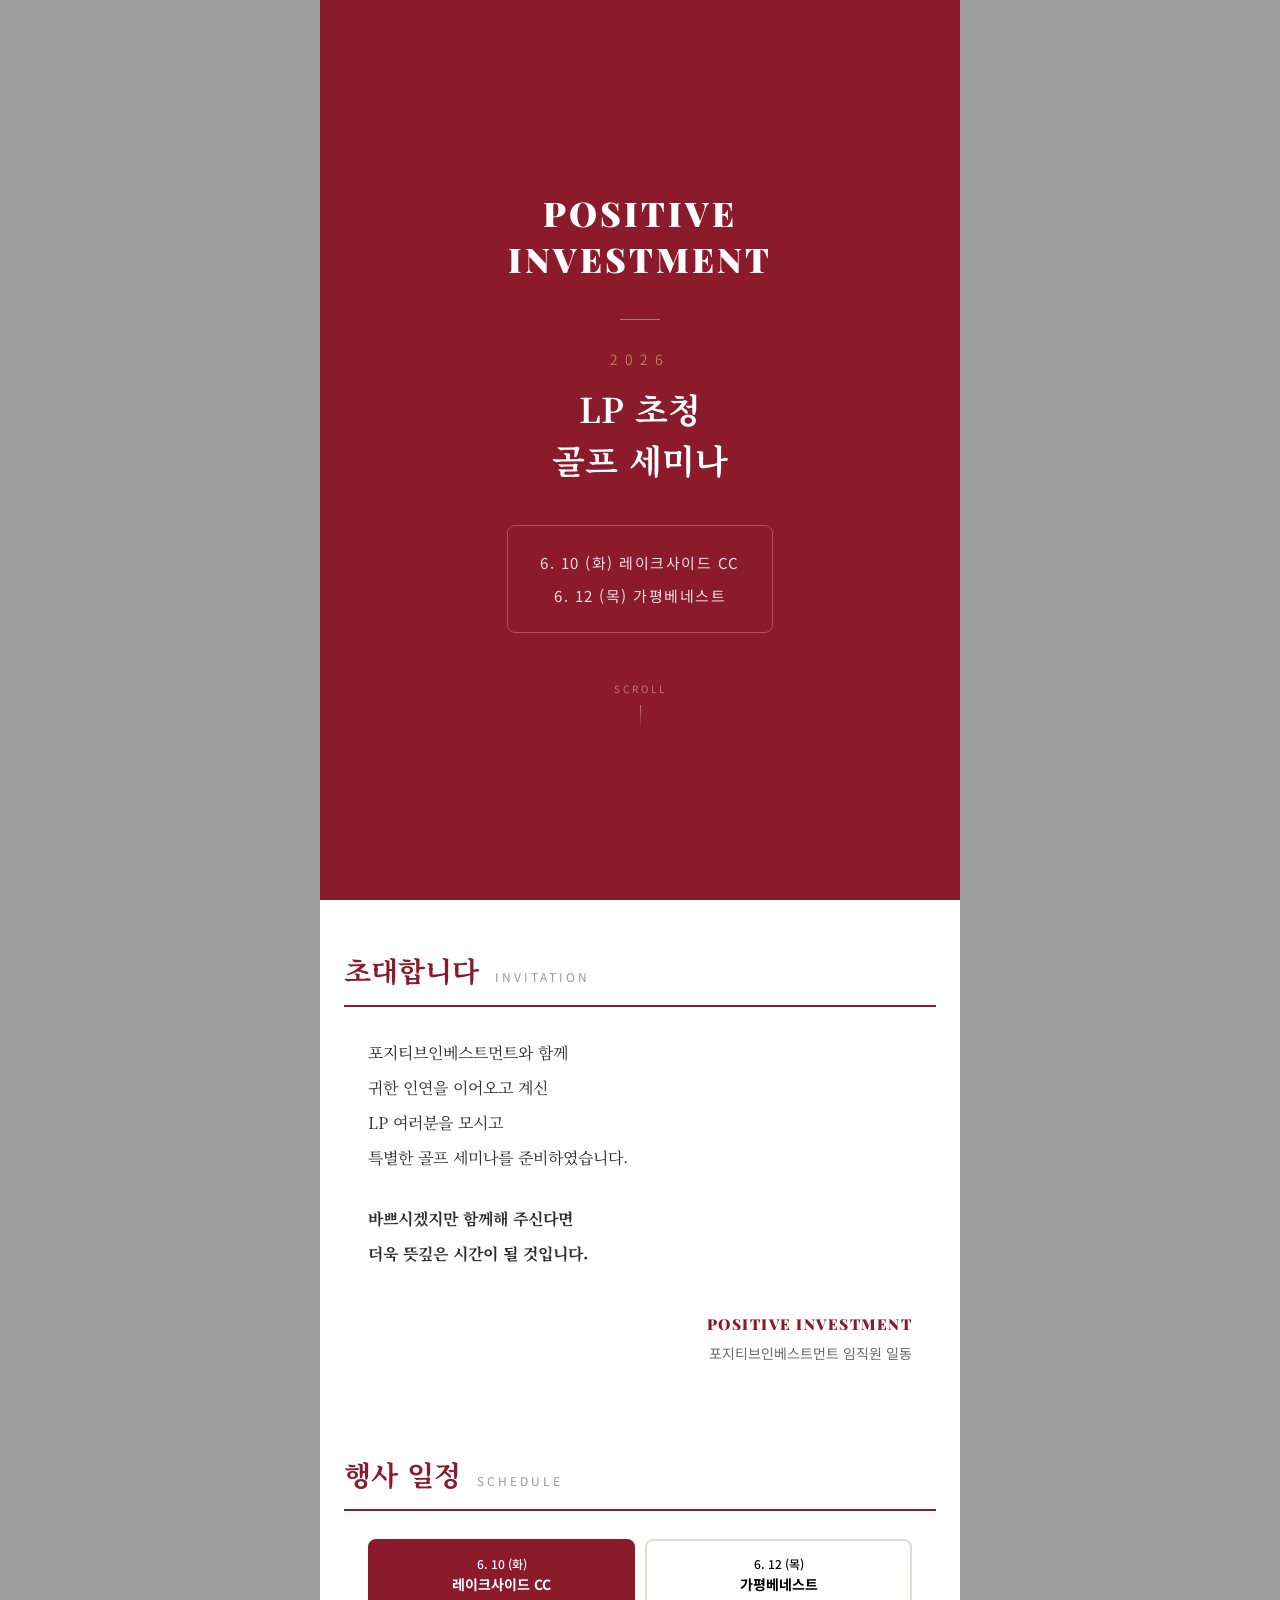
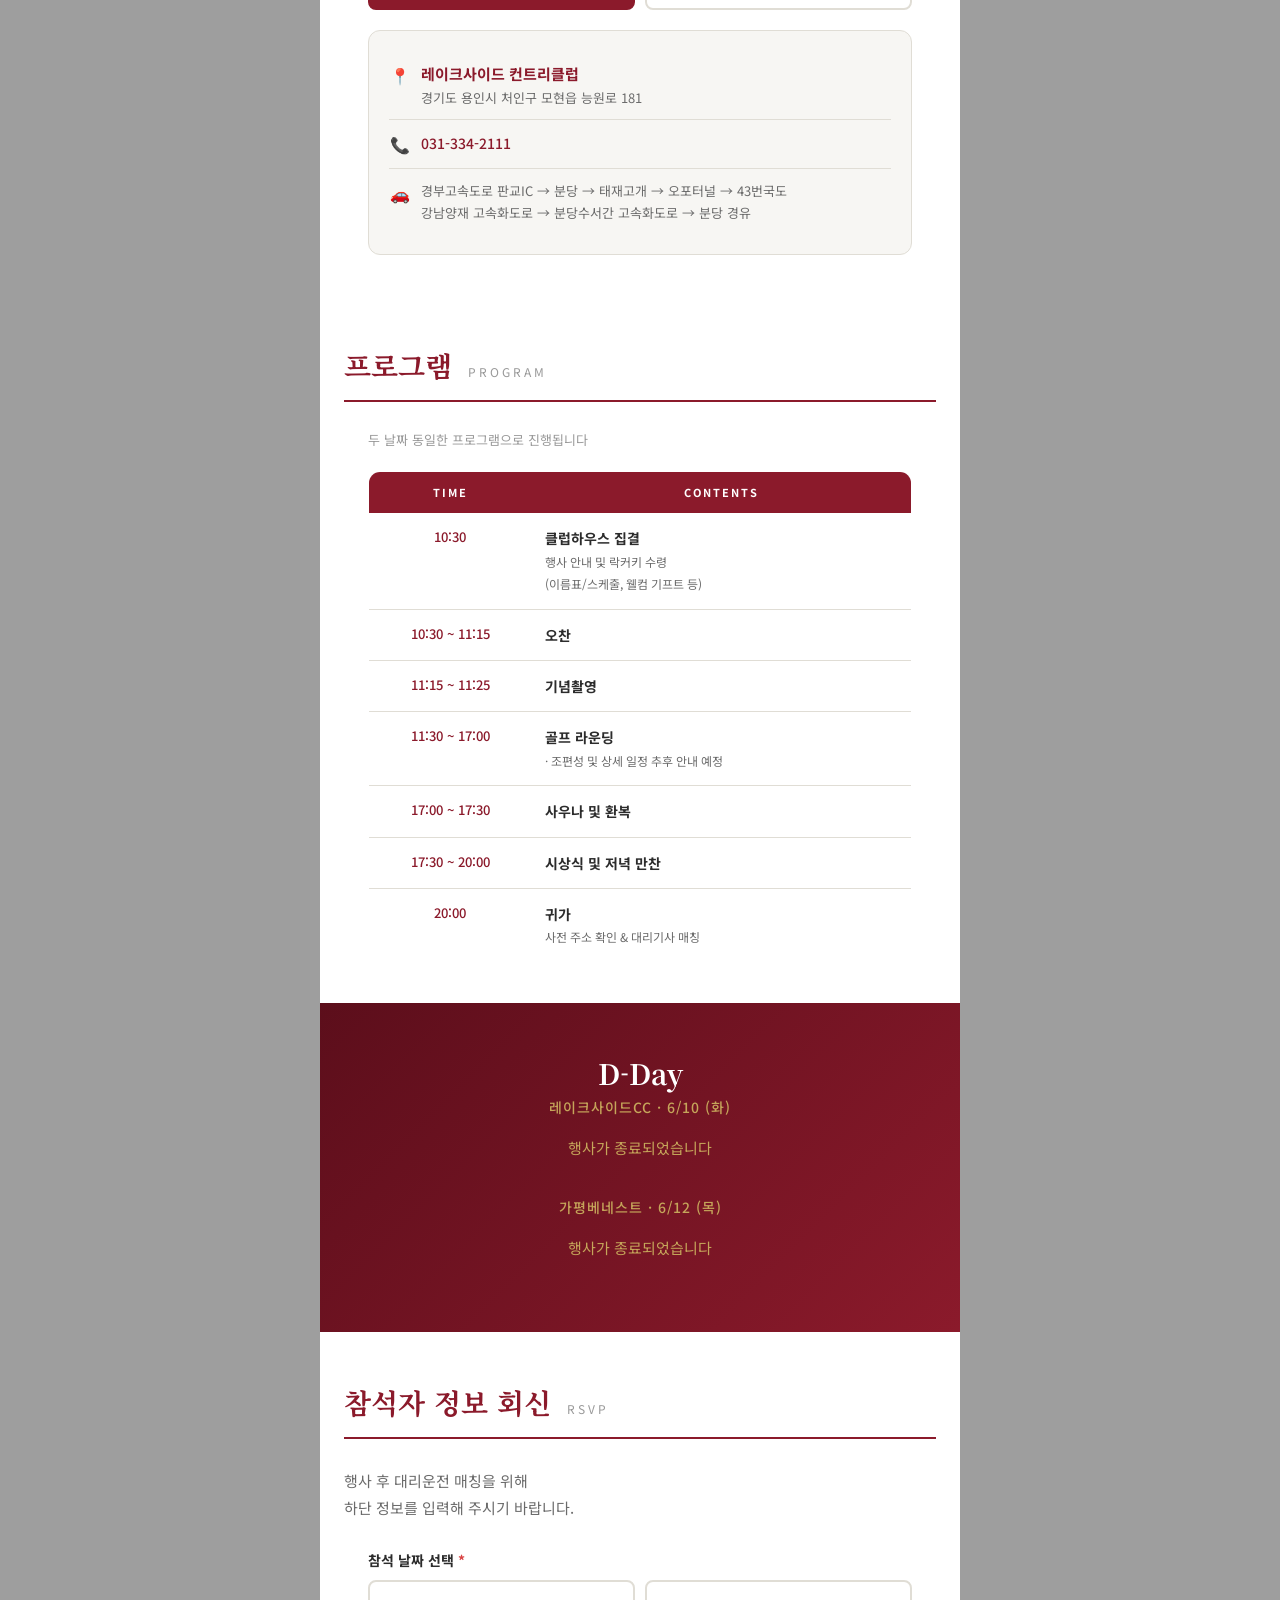
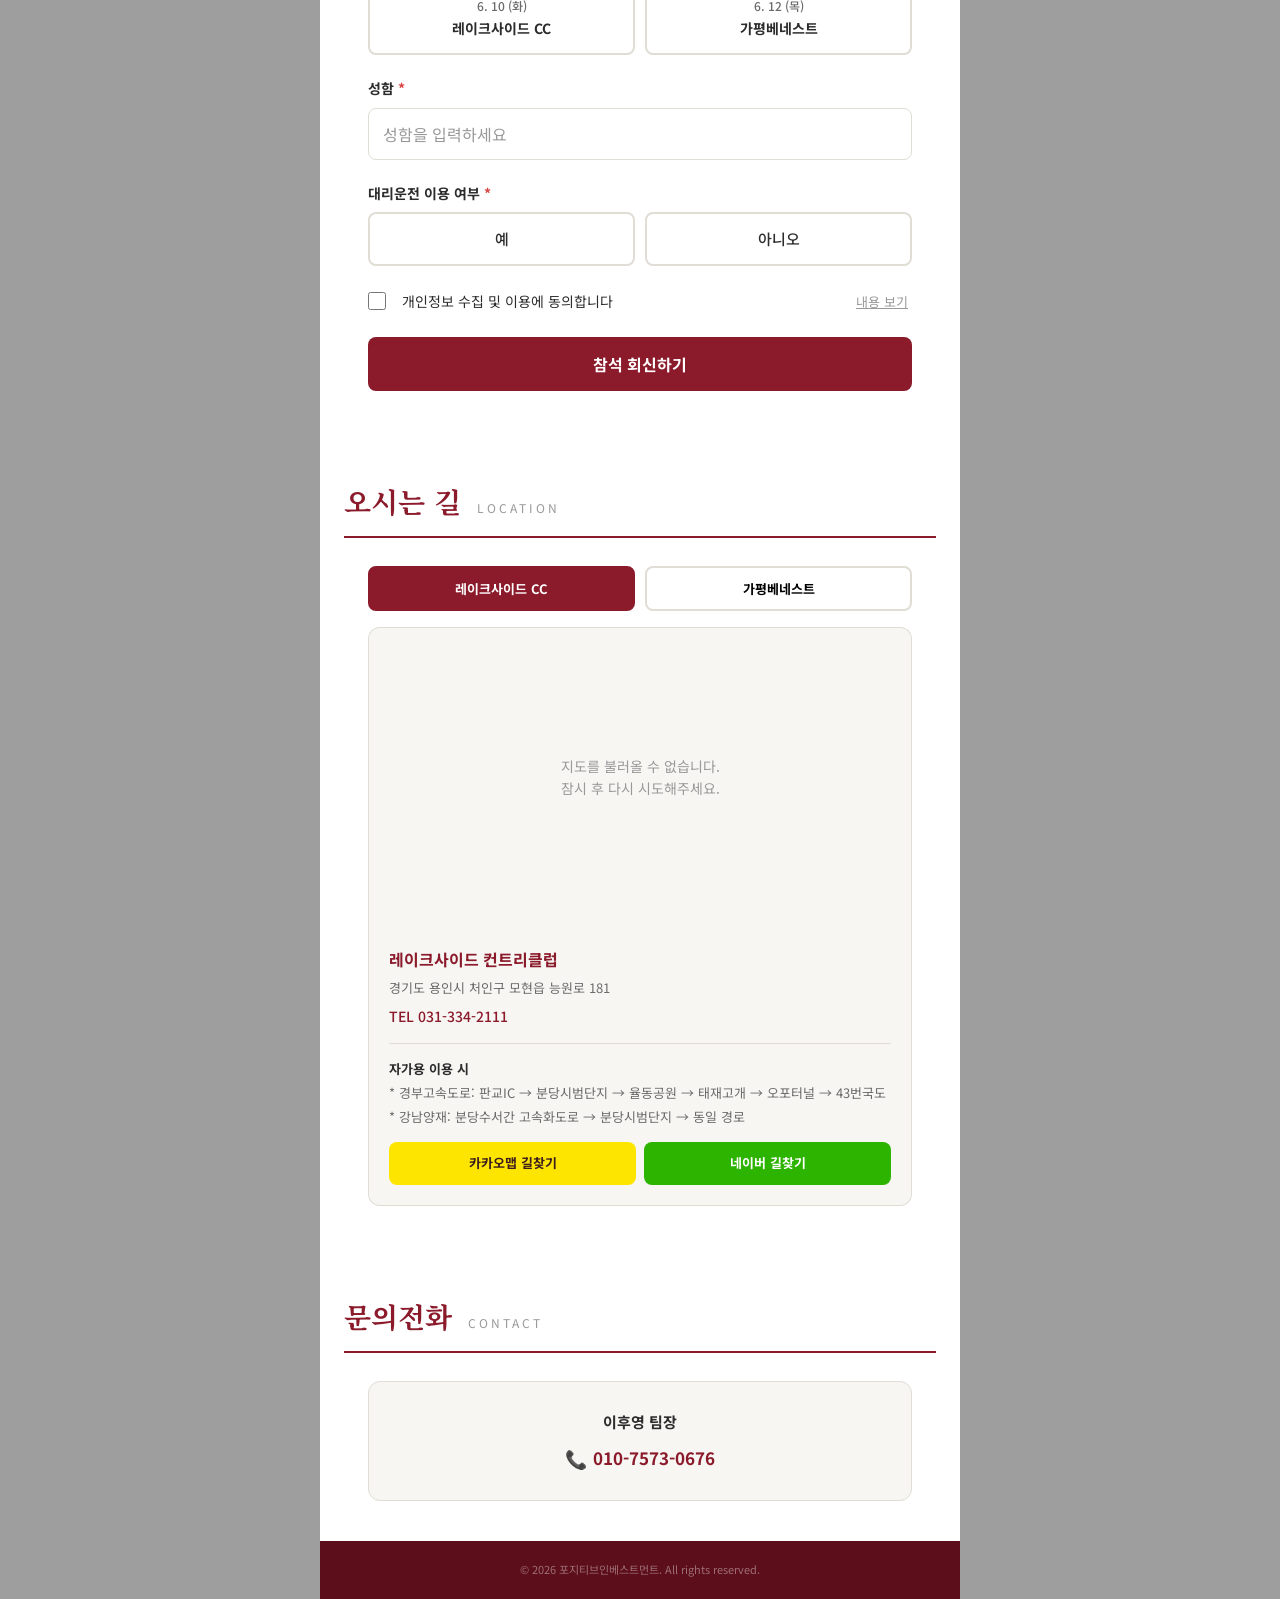
==== commit bb5e7cc8: "텍스트 로고, 카카오맵 복원, D-Day 듀얼 카운트다운, 모바일 레이아웃 개선 - 이미지 로고를 Playfair Display 폰트 텍스트로 교체 (흰색/빨간색) - Google" ====
--- a/index.html
+++ b/index.html
@@ -10,32 +10,28 @@
   <title>포지티브인베스트먼트 LP 초청 골프 세미나</title>
   <link rel="preconnect" href="https://fonts.googleapis.com">
   <link rel="preconnect" href="https://fonts.gstatic.com" crossorigin>
-  <link href="https://fonts.googleapis.com/css2?family=Noto+Sans+KR:wght@300;400;500;700&family=Noto+Serif+KR:wght@400;700&family=Roboto+Mono:wght@700&display=swap" rel="stylesheet">
+  <link href="https://fonts.googleapis.com/css2?family=Noto+Sans+KR:wght@300;400;500;700&family=Noto+Serif+KR:wght@400;700&family=Playfair+Display:wght@700;900&family=Roboto+Mono:wght@700&display=swap" rel="stylesheet">
   <link rel="stylesheet" href="css/style.css">
 </head>
 <body>
 
   <!-- Section 1: Hero Banner -->
   <section id="hero">
-    <div class="hero-deco hero-deco--1"></div>
-    <div class="hero-deco hero-deco--2"></div>
     <div class="hero-overlay">
-      <img src="images/회사로고.png" alt="Positive Investment" class="hero-logo">
+      <p class="hero-logo-text">POSITIVE<br>INVESTMENT</p>
       <div class="hero-divider"></div>
       <p class="hero-subtitle-top">2026</p>
-      <h1 class="hero-title">LP 초청 골프 세미나</h1>
+      <h1 class="hero-title">LP 초청<br>골프 세미나</h1>
       <div class="hero-date-box">
         <p>6. 10 (화) 레이크사이드 CC</p>
         <p>6. 12 (목) 가평베네스트</p>
       </div>
-    </div>
-  </section>
-
-  <!-- Decorative Curve -->
-  <div class="section-curve">
-    <div class="curve-line curve-line--1"></div>
-    <div class="curve-line curve-line--2"></div>
-  </div>
+      <div class="scroll-indicator">
+        <span>SCROLL</span>
+        <div class="scroll-arrow"></div>
+      </div>
+    </div>
+  </section>
 
   <!-- Section 2: Greeting -->
   <section id="greeting">
@@ -54,17 +50,11 @@
         <p><strong>더욱 뜻깊은 시간이 될 것입니다.</strong></p>
       </div>
       <div class="greeting-sign reveal">
-        <img src="images/회사로고.png" alt="Positive Investment" class="greeting-logo">
+        <p class="greeting-logo-text">POSITIVE INVESTMENT</p>
         <p>포지티브인베스트먼트 임직원 일동</p>
       </div>
     </div>
   </section>
-
-  <!-- Decorative Curve -->
-  <div class="section-curve">
-    <div class="curve-line curve-line--1"></div>
-    <div class="curve-line curve-line--2"></div>
-  </div>
 
   <!-- Section 3: Venues -->
   <section id="venues">
@@ -192,36 +182,58 @@
   <section id="countdown">
     <div class="container">
       <h2 class="section-title section-title--light reveal">D-Day</h2>
-      <div class="countdown-display reveal">
-        <div class="countdown-item">
-          <span class="countdown-number" id="cd-days">00</span>
-          <span class="countdown-label">DAYS</span>
-        </div>
-        <div class="countdown-sep">:</div>
-        <div class="countdown-item">
-          <span class="countdown-number" id="cd-hours">00</span>
-          <span class="countdown-label">HOURS</span>
-        </div>
-        <div class="countdown-sep">:</div>
-        <div class="countdown-item">
-          <span class="countdown-number" id="cd-minutes">00</span>
-          <span class="countdown-label">MIN</span>
-        </div>
-        <div class="countdown-sep">:</div>
-        <div class="countdown-item">
-          <span class="countdown-number" id="cd-seconds">00</span>
-          <span class="countdown-label">SEC</span>
-        </div>
-      </div>
-      <p class="countdown-note reveal" id="countdown-note">첫 번째 행사(6/10)까지</p>
-    </div>
-  </section>
-
-  <!-- Decorative Curve -->
-  <div class="section-curve">
-    <div class="curve-line curve-line--1"></div>
-    <div class="curve-line curve-line--2"></div>
-  </div>
+      <!-- 레이크사이드 CC -->
+      <div class="countdown-group reveal" id="countdown-lakeside">
+        <p class="countdown-event-label">레이크사이드CC · 6/10 (화)</p>
+        <div class="countdown-display">
+          <div class="countdown-item">
+            <span class="countdown-number" id="cd1-days">00</span>
+            <span class="countdown-label">DAYS</span>
+          </div>
+          <div class="countdown-sep">:</div>
+          <div class="countdown-item">
+            <span class="countdown-number" id="cd1-hours">00</span>
+            <span class="countdown-label">HOURS</span>
+          </div>
+          <div class="countdown-sep">:</div>
+          <div class="countdown-item">
+            <span class="countdown-number" id="cd1-minutes">00</span>
+            <span class="countdown-label">MIN</span>
+          </div>
+          <div class="countdown-sep">:</div>
+          <div class="countdown-item">
+            <span class="countdown-number" id="cd1-seconds">00</span>
+            <span class="countdown-label">SEC</span>
+          </div>
+        </div>
+      </div>
+      <!-- 가평베네스트 -->
+      <div class="countdown-group reveal" id="countdown-gapyeong">
+        <p class="countdown-event-label">가평베네스트 · 6/12 (목)</p>
+        <div class="countdown-display">
+          <div class="countdown-item">
+            <span class="countdown-number" id="cd2-days">00</span>
+            <span class="countdown-label">DAYS</span>
+          </div>
+          <div class="countdown-sep">:</div>
+          <div class="countdown-item">
+            <span class="countdown-number" id="cd2-hours">00</span>
+            <span class="countdown-label">HOURS</span>
+          </div>
+          <div class="countdown-sep">:</div>
+          <div class="countdown-item">
+            <span class="countdown-number" id="cd2-minutes">00</span>
+            <span class="countdown-label">MIN</span>
+          </div>
+          <div class="countdown-sep">:</div>
+          <div class="countdown-item">
+            <span class="countdown-number" id="cd2-seconds">00</span>
+            <span class="countdown-label">SEC</span>
+          </div>
+        </div>
+      </div>
+    </div>
+  </section>
 
   <!-- Section 6: RSVP Form -->
   <section id="rsvp">
@@ -291,12 +303,6 @@
     </div>
   </section>
 
-  <!-- Decorative Curve -->
-  <div class="section-curve">
-    <div class="curve-line curve-line--1"></div>
-    <div class="curve-line curve-line--2"></div>
-  </div>
-
   <!-- Section 7: Location -->
   <section id="location">
     <div class="container">
@@ -308,44 +314,37 @@
         <button class="venue-tab active" data-map="lakeside">레이크사이드 CC</button>
         <button class="venue-tab" data-map="gapyeong">가평베네스트</button>
       </div>
+      <!-- 카카오맵 컨테이너 -->
+      <div id="map-lakeside" class="map-container reveal"></div>
+      <div id="map-gapyeong" class="map-container hidden"></div>
       <!-- 레이크사이드 -->
-      <div class="location-card reveal" id="info-lakeside">
-        <div class="location-map-frame">
-          <iframe src="https://www.google.com/maps/embed?pb=!1m18!1m12!1m3!1d3178.5!2d127.155!3d37.291!2m3!1f0!2f0!3f0!3m2!1i1024!2i768!4f13.1!3m3!1m2!1s0x0%3A0x0!2zMzfCsDE3JzI4LjAiTiAxMjfCsDA5JzIwLjIiRQ!5e0!3m2!1sko!2skr!4v1" width="100%" height="250" style="border:0;" allowfullscreen="" loading="lazy" referrerpolicy="no-referrer-when-downgrade"></iframe>
-        </div>
-        <div class="location-info-body">
-          <p class="location-name">레이크사이드 컨트리클럽</p>
-          <p class="location-addr">경기도 용인시 처인구 모현읍 능원로 181</p>
-          <p class="location-tel"><a href="tel:031-334-2111">TEL 031-334-2111</a></p>
-          <div class="location-directions">
-            <p><strong>자가용 이용 시</strong></p>
-            <p>* 경부고속도로: 판교IC → 분당시범단지 → 율동공원 → 태재고개 → 오포터널 → 43번국도</p>
-            <p>* 강남양재: 분당수서간 고속화도로 → 분당시범단지 → 동일 경로</p>
-          </div>
-          <div class="location-buttons">
-            <a href="https://map.kakao.com/link/to/레이크사이드CC,37.2911,127.1556" target="_blank" class="direction-btn">카카오맵 길찾기</a>
-            <a href="https://map.naver.com/v5/search/레이크사이드컨트리클럽" target="_blank" class="direction-btn direction-btn--naver">네이버 길찾기</a>
-          </div>
+      <div class="location-info reveal" id="info-lakeside">
+        <p class="location-name">레이크사이드 컨트리클럽</p>
+        <p class="location-addr">경기도 용인시 처인구 모현읍 능원로 181</p>
+        <p class="location-tel"><a href="tel:031-334-2111">TEL 031-334-2111</a></p>
+        <div class="location-directions">
+          <p><strong>자가용 이용 시</strong></p>
+          <p>* 경부고속도로: 판교IC → 분당시범단지 → 율동공원 → 태재고개 → 오포터널 → 43번국도</p>
+          <p>* 강남양재: 분당수서간 고속화도로 → 분당시범단지 → 동일 경로</p>
+        </div>
+        <div class="location-buttons">
+          <a href="https://map.kakao.com/link/to/레이크사이드CC,37.2911,127.1556" target="_blank" class="direction-btn">카카오맵 길찾기</a>
+          <a href="https://map.naver.com/v5/search/레이크사이드컨트리클럽" target="_blank" class="direction-btn direction-btn--naver">네이버 길찾기</a>
         </div>
       </div>
       <!-- 가평베네스트 -->
-      <div class="location-card hidden" id="info-gapyeong">
-        <div class="location-map-frame">
-          <iframe src="https://www.google.com/maps/embed?pb=!1m18!1m12!1m3!1d3178.5!2d127.357!3d37.794!2m3!1f0!2f0!3f0!3m2!1i1024!2i768!4f13.1!3m3!1m2!1s0x0%3A0x0!2zMzfCsDQ3JzM4LjAiTiAxMjfCsDIxJzI1LjAiRQ!5e0!3m2!1sko!2skr!4v1" width="100%" height="250" style="border:0;" allowfullscreen="" loading="lazy" referrerpolicy="no-referrer-when-downgrade"></iframe>
-        </div>
-        <div class="location-info-body">
-          <p class="location-name">가평베네스트 골프클럽</p>
-          <p class="location-addr">경기도 가평군 상면 둔덕말길 232</p>
-          <p class="location-tel"><a href="tel:031-589-8000">TEL 031-589-8000</a></p>
-          <div class="location-directions">
-            <p><strong>자가용 이용 시</strong></p>
-            <p>* 수도권제2순환: 수동휴게소IC → 비봉로(수동계곡·현리 방면) → 가평베네스트</p>
-            <p>* 서울양양: 화도IC → 경춘로(청평·춘천방향) → 청평검문소 좌회전 → 비봉로</p>
-          </div>
-          <div class="location-buttons">
-            <a href="https://map.kakao.com/link/to/가평베네스트,37.7936,127.3569" target="_blank" class="direction-btn">카카오맵 길찾기</a>
-            <a href="https://map.naver.com/v5/search/가평베네스트골프클럽" target="_blank" class="direction-btn direction-btn--naver">네이버 길찾기</a>
-          </div>
+      <div class="location-info hidden" id="info-gapyeong">
+        <p class="location-name">가평베네스트 골프클럽</p>
+        <p class="location-addr">경기도 가평군 상면 둔덕말길 232</p>
+        <p class="location-tel"><a href="tel:031-589-8000">TEL 031-589-8000</a></p>
+        <div class="location-directions">
+          <p><strong>자가용 이용 시</strong></p>
+          <p>* 수도권제2순환: 수동휴게소IC → 비봉로(수동계곡·현리 방면) → 가평베네스트</p>
+          <p>* 서울양양: 화도IC → 경춘로(청평·춘천방향) → 청평검문소 좌회전 → 비봉로</p>
+        </div>
+        <div class="location-buttons">
+          <a href="https://map.kakao.com/link/to/가평베네스트,37.7936,127.3569" target="_blank" class="direction-btn">카카오맵 길찾기</a>
+          <a href="https://map.naver.com/v5/search/가평베네스트골프클럽" target="_blank" class="direction-btn direction-btn--naver">네이버 길찾기</a>
         </div>
       </div>
     </div>
@@ -398,6 +397,9 @@
     </div>
   </div>
 
+  <!-- Kakao Map SDK -->
+  <script type="text/javascript" src="https://dapi.kakao.com/v2/maps/sdk.js?appkey=9571b4f275800dd19eef7fd89ff6b3f1&libraries=services&autoload=false"></script>
   <script src="js/main.js"></script>
+  <script src="js/map.js"></script>
 </body>
 </html>
--- a/css/style.css
+++ b/css/style.css
@@ -20,6 +20,7 @@
   --color-error: #D94444;
 
   --font-heading: 'Noto Serif KR', serif;
+  --font-logo: 'Playfair Display', 'Georgia', serif;
   --font-body: 'Noto Sans KR', sans-serif;
   --font-mono: 'Roboto Mono', monospace;
 
@@ -38,6 +39,7 @@
 html {
   scroll-behavior: smooth;
   -webkit-text-size-adjust: 100%;
+  background: #9e9e9e;
 }
 
 body {
@@ -80,7 +82,7 @@
   transform: translateY(0);
 }
 
-/* --- Section Headers (참고 사이트 스타일) --- */
+/* --- Section Headers --- */
 .section-header {
   display: flex;
   align-items: baseline;
@@ -124,68 +126,17 @@
 }
 
 /* ============================================
-   Decorative Curves (참고 사이트 곡선 장식)
-   ============================================ */
-.section-curve {
-  position: relative;
-  height: 80px;
-  overflow: hidden;
-  background: var(--color-bg);
-}
-
-.curve-line {
-  position: absolute;
-  border: 2px solid var(--color-primary);
-  border-radius: 50%;
-  opacity: 0.15;
-}
-
-.curve-line--1 {
-  width: 300px;
-  height: 300px;
-  top: -200px;
-  right: -60px;
-}
-
-.curve-line--2 {
-  width: 200px;
-  height: 200px;
-  bottom: -120px;
-  left: -40px;
-  opacity: 0.1;
-}
-
-/* ============================================
-   Section 1: Hero
+   Section 1: Hero (640:850 비율 참고)
    ============================================ */
 #hero {
   position: relative;
   width: 100%;
-  min-height: 520px;
-  padding: 80px 24px 60px;
+  min-height: 100vh;
+  min-height: 100svh;
+  padding: 0 24px;
   background: var(--color-primary);
   overflow: hidden;
   text-align: center;
-}
-
-.hero-deco {
-  position: absolute;
-  border: 2px solid rgba(255,255,255,0.1);
-  border-radius: 50%;
-}
-
-.hero-deco--1 {
-  width: 400px;
-  height: 400px;
-  top: -180px;
-  right: -100px;
-}
-
-.hero-deco--2 {
-  width: 300px;
-  height: 300px;
-  bottom: -140px;
-  left: -80px;
 }
 
 .hero-overlay {
@@ -195,7 +146,9 @@
   flex-direction: column;
   align-items: center;
   justify-content: center;
-  min-height: 380px;
+  min-height: 100vh;
+  min-height: 100svh;
+  padding: 80px 0 60px;
   animation: heroFadeIn 1s ease forwards;
 }
 
@@ -204,51 +157,82 @@
   to { opacity: 1; transform: translateY(0); }
 }
 
-.hero-logo {
-  width: 220px;
-  max-width: 65%;
-  height: auto;
-  margin-bottom: 28px;
-  filter: brightness(0) invert(1);
+.hero-logo-text {
+  font-family: var(--font-logo);
+  font-size: 30px;
+  font-weight: 900;
+  color: var(--color-white);
+  letter-spacing: 3px;
+  line-height: 1.35;
+  margin-bottom: 36px;
+  text-transform: uppercase;
 }
 
 .hero-divider {
-  width: 36px;
+  width: 40px;
   height: 1px;
   background: rgba(255,255,255,0.4);
-  margin-bottom: 20px;
+  margin-bottom: 28px;
 }
 
 .hero-subtitle-top {
   font-family: var(--font-body);
-  font-size: 13px;
+  font-size: 14px;
   font-weight: 300;
-  letter-spacing: 6px;
+  letter-spacing: 8px;
   color: var(--color-accent);
-  margin-bottom: 8px;
+  margin-bottom: 12px;
 }
 
 .hero-title {
   font-family: var(--font-heading);
-  font-size: 26px;
+  font-size: 30px;
   font-weight: 700;
-  line-height: 1.4;
+  line-height: 1.5;
   color: var(--color-white);
-  margin-bottom: 28px;
+  margin-bottom: 40px;
 }
 
 .hero-date-box {
   border: 1px solid rgba(255,255,255,0.25);
   border-radius: var(--radius-sm);
-  padding: 16px 28px;
+  padding: 20px 32px;
+  margin-bottom: 48px;
 }
 
 .hero-date-box p {
-  font-size: 14px;
+  font-size: 15px;
   font-weight: 400;
   color: rgba(255,255,255,0.85);
-  line-height: 2;
-  letter-spacing: 1px;
+  line-height: 2.2;
+  letter-spacing: 1.5px;
+}
+
+/* Scroll indicator */
+.scroll-indicator {
+  display: flex;
+  flex-direction: column;
+  align-items: center;
+  gap: 8px;
+  animation: scrollBounce 2s ease-in-out infinite;
+}
+
+.scroll-indicator span {
+  font-size: 10px;
+  letter-spacing: 3px;
+  color: rgba(255,255,255,0.4);
+  font-weight: 400;
+}
+
+.scroll-arrow {
+  width: 1px;
+  height: 24px;
+  background: linear-gradient(to bottom, rgba(255,255,255,0.4), transparent);
+}
+
+@keyframes scrollBounce {
+  0%, 100% { transform: translateY(0); opacity: 1; }
+  50% { transform: translateY(8px); opacity: 0.5; }
 }
 
 /* ============================================
@@ -276,12 +260,16 @@
   text-align: right;
 }
 
-.greeting-logo {
-  width: 160px;
-  margin-bottom: 8px;
-}
-
-.greeting-sign p {
+.greeting-logo-text {
+  font-family: var(--font-logo);
+  font-size: 15px;
+  font-weight: 900;
+  color: var(--color-primary);
+  letter-spacing: 1.5px;
+  margin-bottom: 6px;
+}
+
+.greeting-sign p:last-child {
   font-size: 14px;
   color: var(--color-text-light);
 }
@@ -448,8 +436,22 @@
   margin-top: -14px;
 }
 
-.countdown-note { font-size: 13px; color: rgba(255,255,255,0.6); }
-.countdown-ended { font-size: 17px; color: var(--color-accent); padding: 16px 0; }
+.countdown-group {
+  margin-bottom: 28px;
+}
+.countdown-group:last-child {
+  margin-bottom: 0;
+}
+
+.countdown-event-label {
+  font-size: 14px;
+  font-weight: 500;
+  color: var(--color-accent);
+  letter-spacing: 1px;
+  margin-bottom: 10px;
+}
+
+.countdown-ended { font-size: 15px; color: var(--color-accent); padding: 8px 0; }
 
 /* ============================================
    Section 6: RSVP
@@ -549,7 +551,7 @@
 .success-message p { font-size: 15px; color: var(--color-text-light); line-height: 1.8; }
 
 /* ============================================
-   Section 7: Location
+   Section 7: Location (카카오맵)
    ============================================ */
 #location {
   padding: 48px 0 40px;
@@ -566,24 +568,19 @@
   font-weight: 700;
 }
 
-.location-card {
+.map-container {
   margin: 0 24px;
-}
-
-.location-map-frame {
+  width: calc(100% - 48px);
+  height: 250px;
   border-radius: var(--radius) var(--radius) 0 0;
-  overflow: hidden;
   border: 1px solid var(--color-border);
   border-bottom: none;
-}
-
-.location-map-frame iframe {
-  display: block;
-  width: 100%;
-  height: 220px;
-}
-
-.location-info-body {
+  overflow: hidden;
+  background: var(--color-bg-alt);
+}
+
+.location-info {
+  margin: 0 24px;
   background: var(--color-bg-alt);
   border-radius: 0 0 var(--radius) var(--radius);
   padding: 20px;
@@ -681,10 +678,32 @@
 /* ============================================
    Responsive
    ============================================ */
+@media (max-width: 480px) {
+  .container { padding: 0 16px; }
+  #hero { padding: 0 16px; }
+  .hero-logo-text { font-size: 26px; letter-spacing: 2px; }
+  .hero-title { font-size: 26px; }
+  .hero-date-box { padding: 16px 20px; }
+  .hero-date-box p { font-size: 13px; letter-spacing: 0.5px; }
+  .form-group { padding: 0 16px; }
+  .venue-tabs { padding: 0 16px; }
+  .venue-detail { margin: 0 16px; }
+  .schedule-table { margin: 0 16px; width: calc(100% - 32px); }
+  .program-note { padding: 0 16px; }
+  .submit-btn { width: calc(100% - 32px); margin: 0 16px; }
+  .location-tabs { padding: 0 16px; }
+  .map-container { margin: 0 16px; width: calc(100% - 32px); }
+  .location-info { margin: 0 16px; }
+  .contact-card { margin: 0 16px; }
+  .greeting-body { padding: 0 16px; }
+  .greeting-sign { padding: 0 16px; }
+}
+
 @media (min-width: 768px) {
-  .hero-title { font-size: 30px; }
+  .hero-logo-text { font-size: 34px; }
+  .hero-title { font-size: 34px; }
   .section-title { font-size: 28px; }
   .countdown-number { font-size: 44px; }
   .countdown-item { min-width: 70px; }
-  .location-map-frame iframe { height: 280px; }
-}
+  .map-container { height: 300px; }
+}
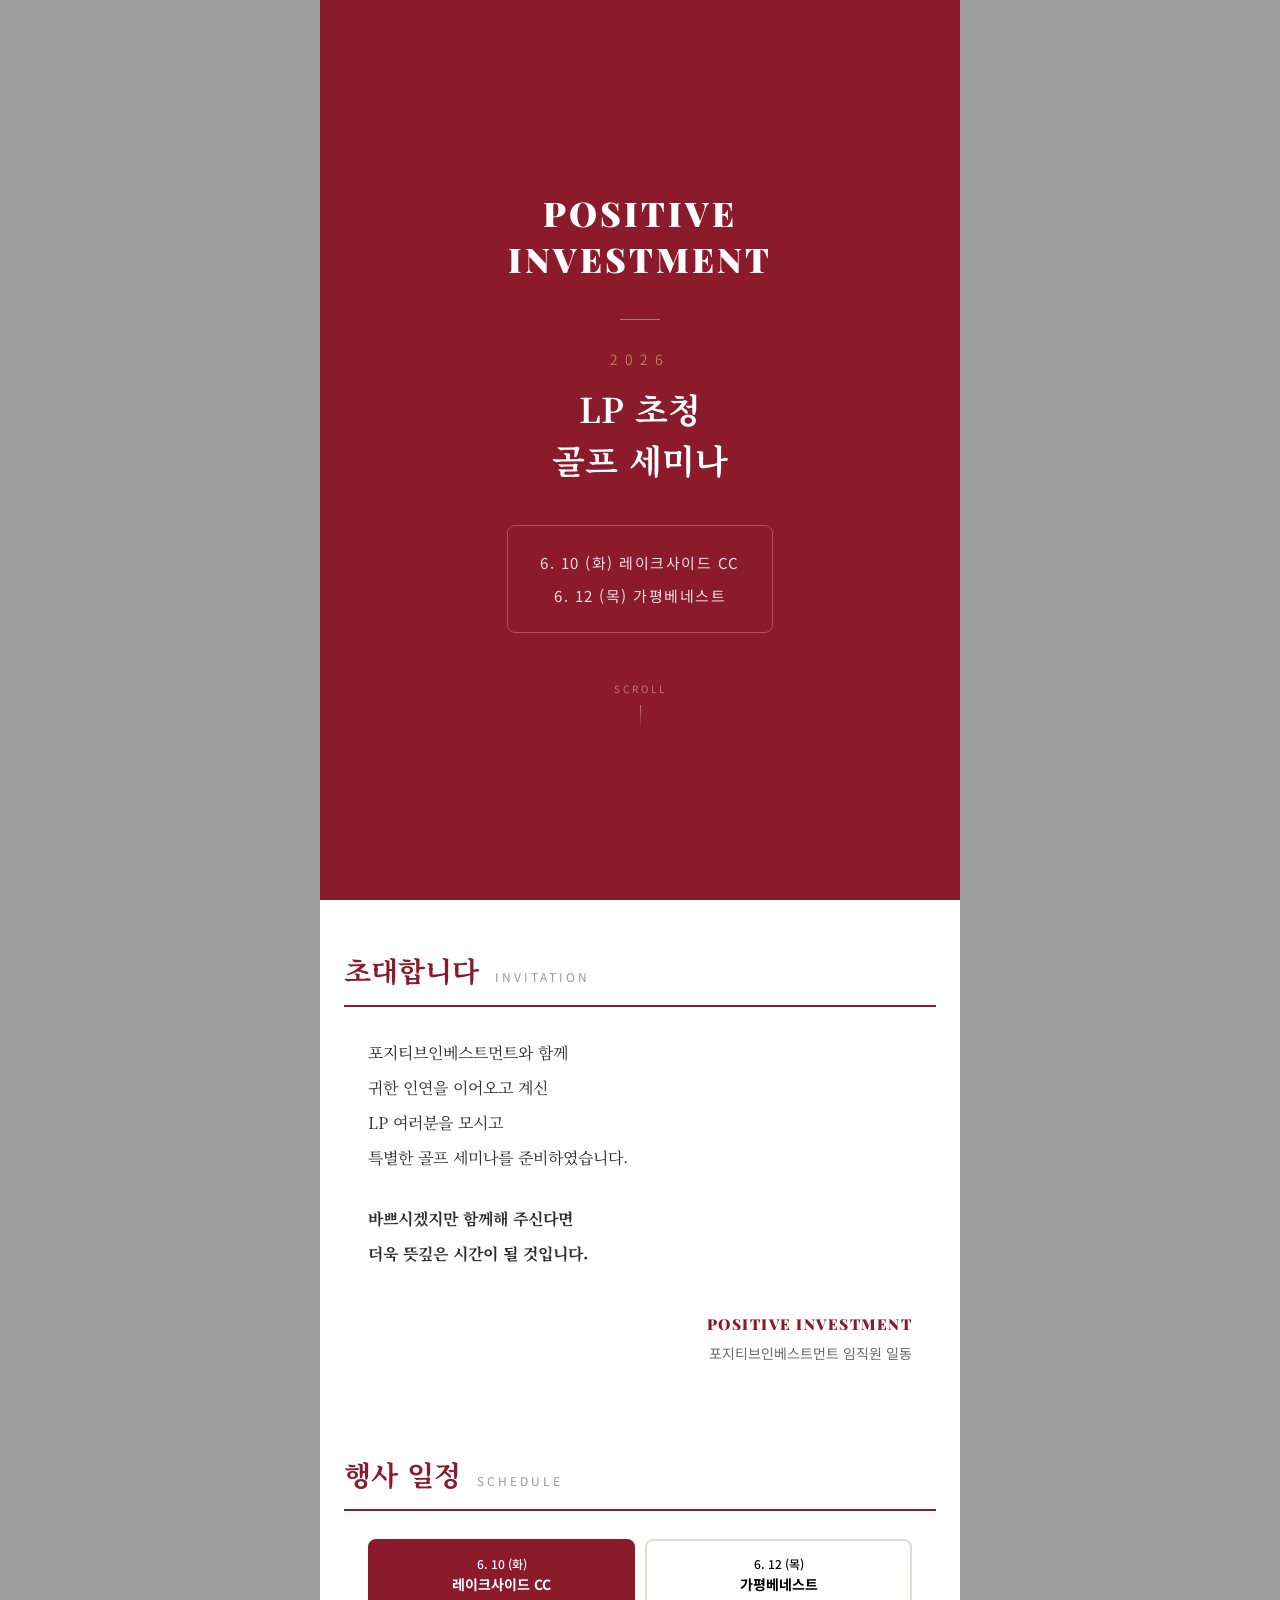
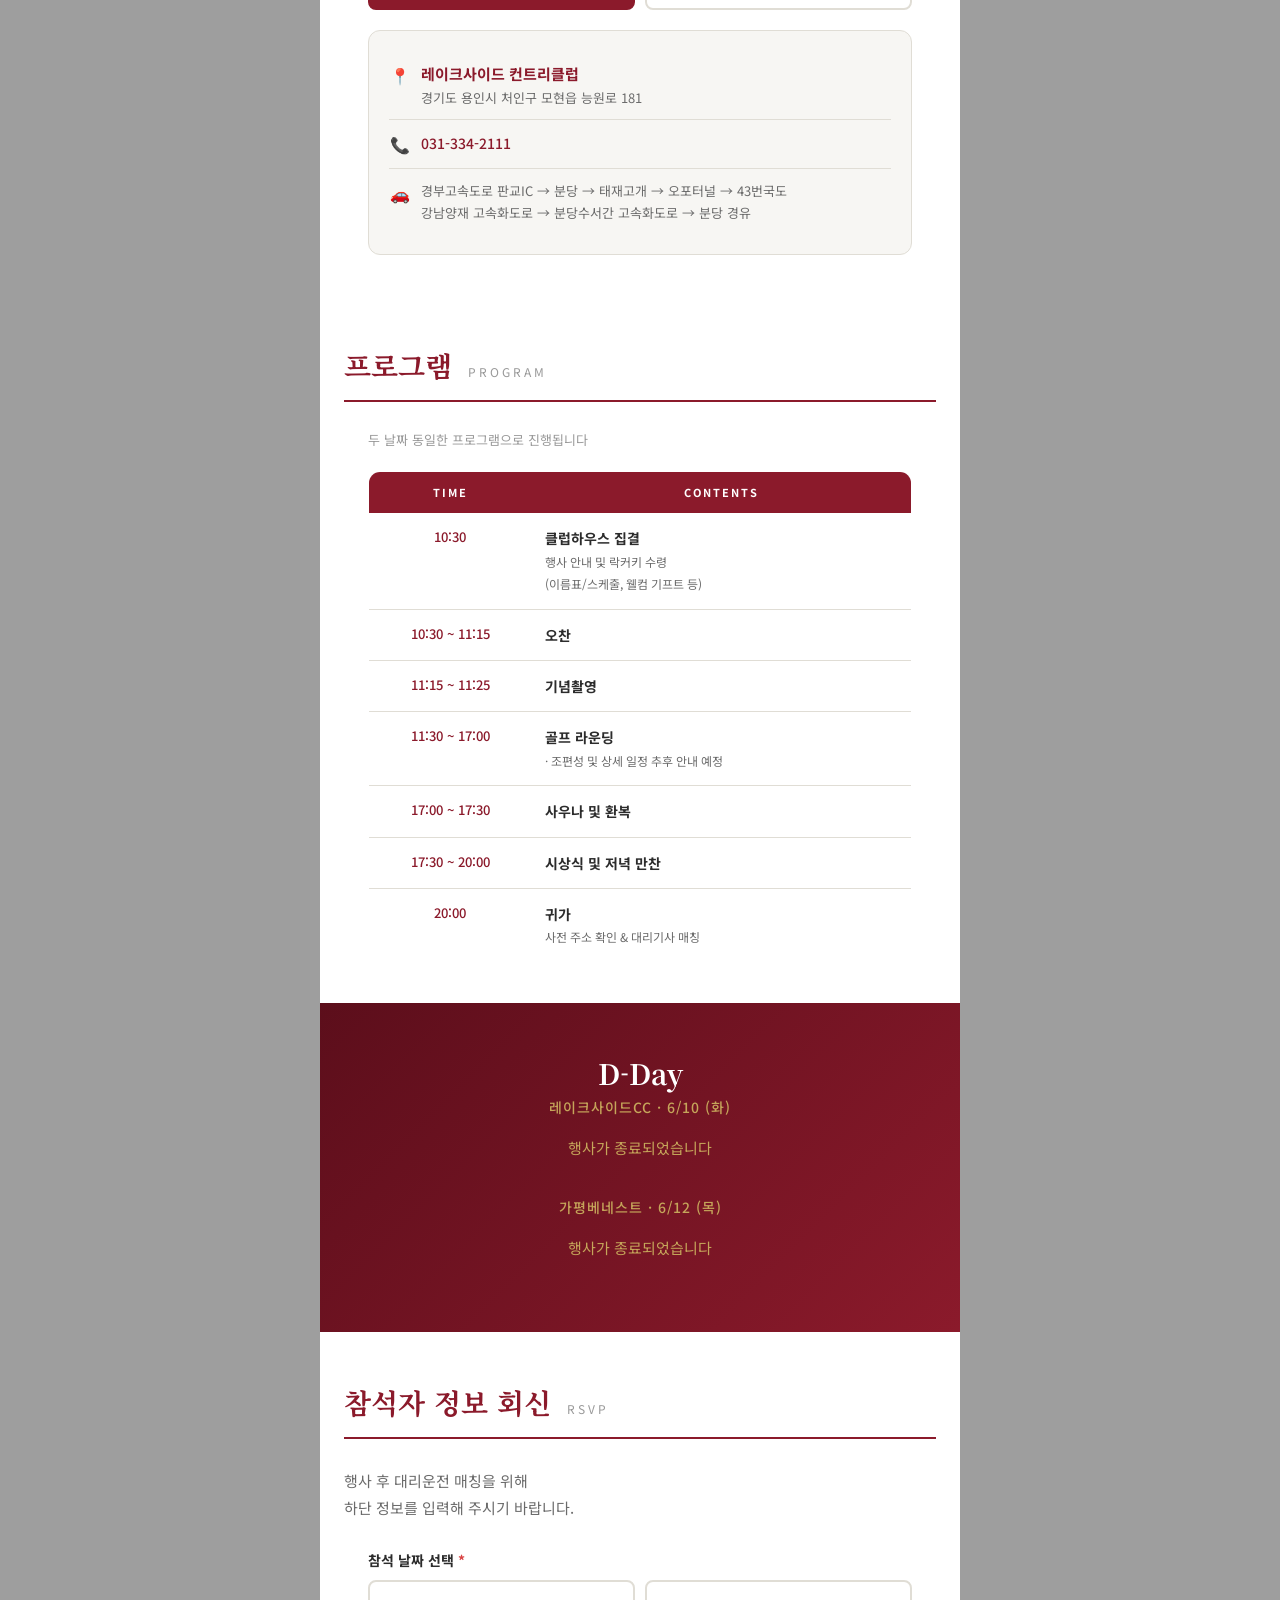
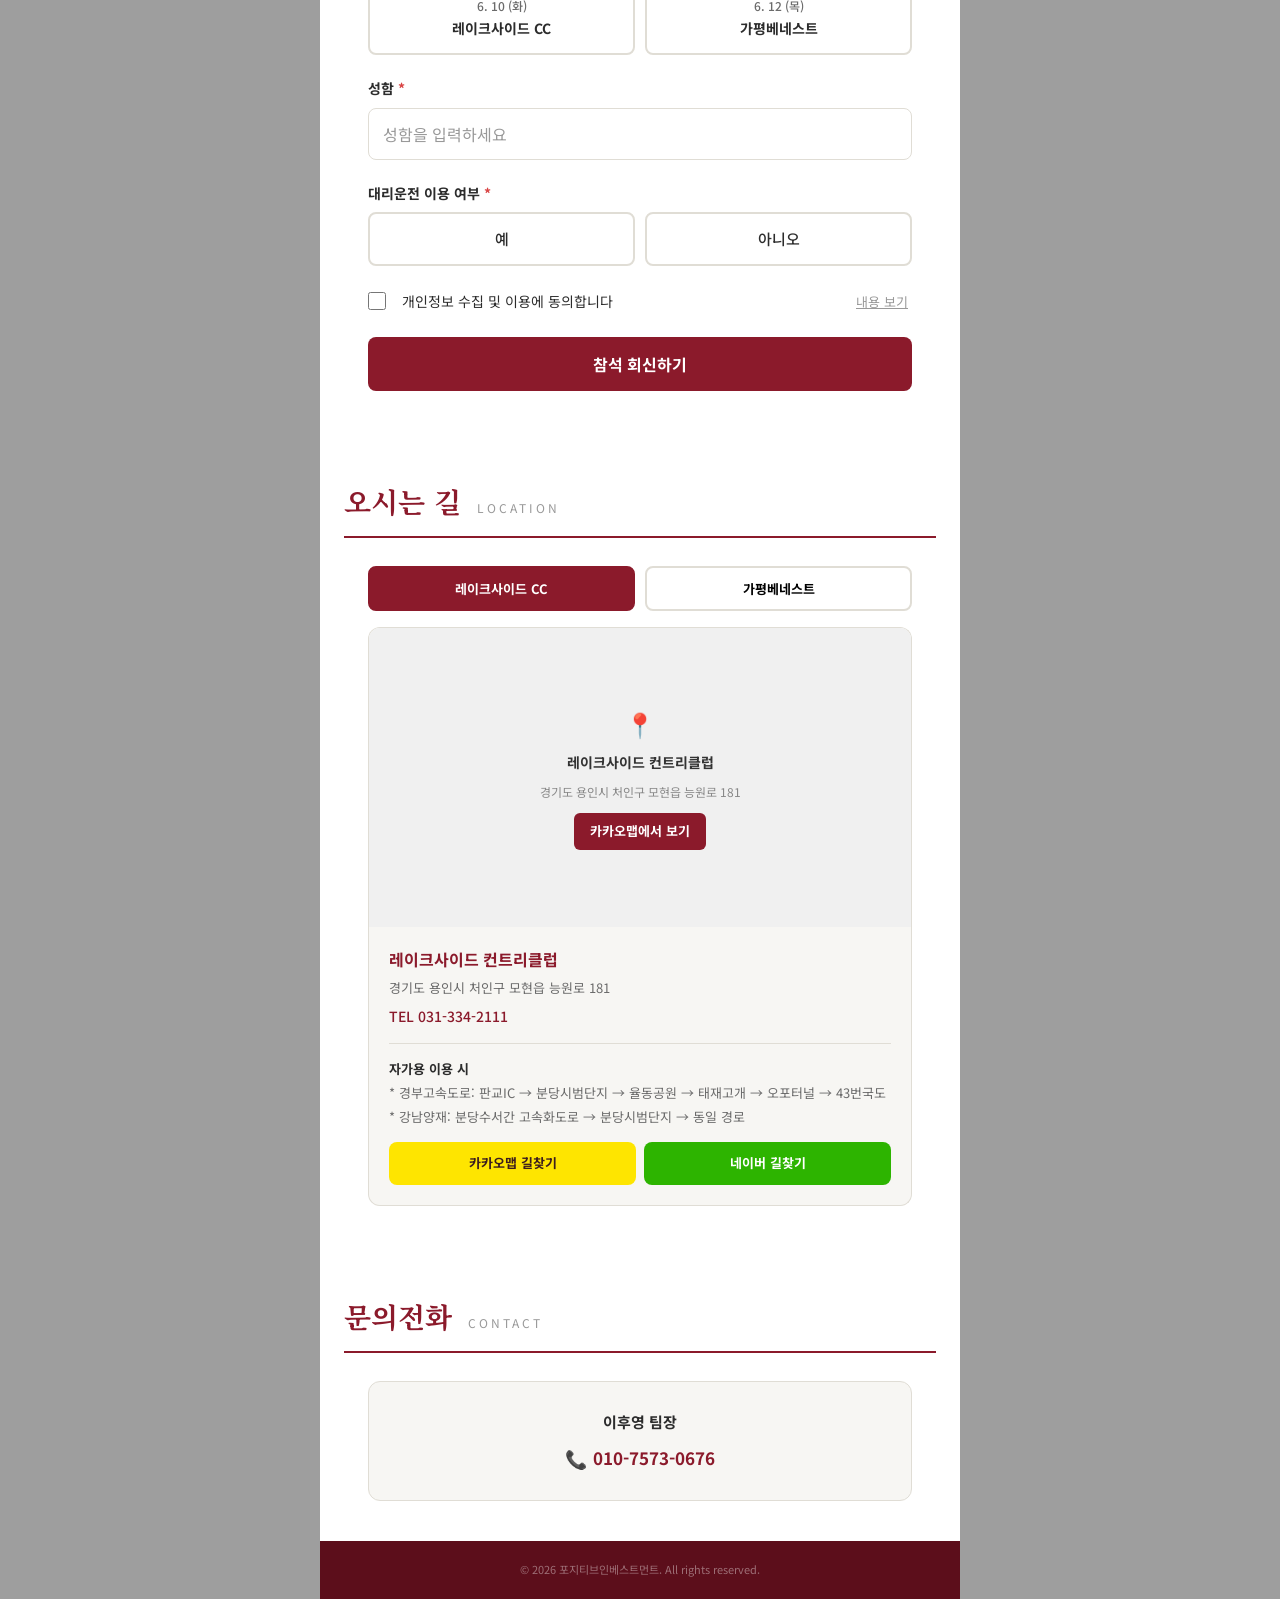
==== commit 31031732: "카카오맵 모바일 호환성 개선 및 폴백 수정 - autoload=false 제거: SDK 자동 초기화로 모바일 타이밍 이슈 해결 - Google Maps iframe 폴백 제거 (E" ====
--- a/index.html
+++ b/index.html
@@ -398,7 +398,7 @@
   </div>
 
   <!-- Kakao Map SDK -->
-  <script type="text/javascript" src="https://dapi.kakao.com/v2/maps/sdk.js?appkey=9571b4f275800dd19eef7fd89ff6b3f1&libraries=services&autoload=false"></script>
+  <script type="text/javascript" src="https://dapi.kakao.com/v2/maps/sdk.js?appkey=9571b4f275800dd19eef7fd89ff6b3f1&libraries=services"></script>
   <script src="js/main.js"></script>
   <script src="js/map.js"></script>
 </body>
--- a/css/style.css
+++ b/css/style.css
@@ -218,6 +218,7 @@
 }
 
 .scroll-indicator span {
+  font-family: var(--font-body);
   font-size: 10px;
   letter-spacing: 3px;
   color: rgba(255,255,255,0.4);
@@ -444,6 +445,7 @@
 }
 
 .countdown-event-label {
+  font-family: var(--font-body);
   font-size: 14px;
   font-weight: 500;
   color: var(--color-accent);
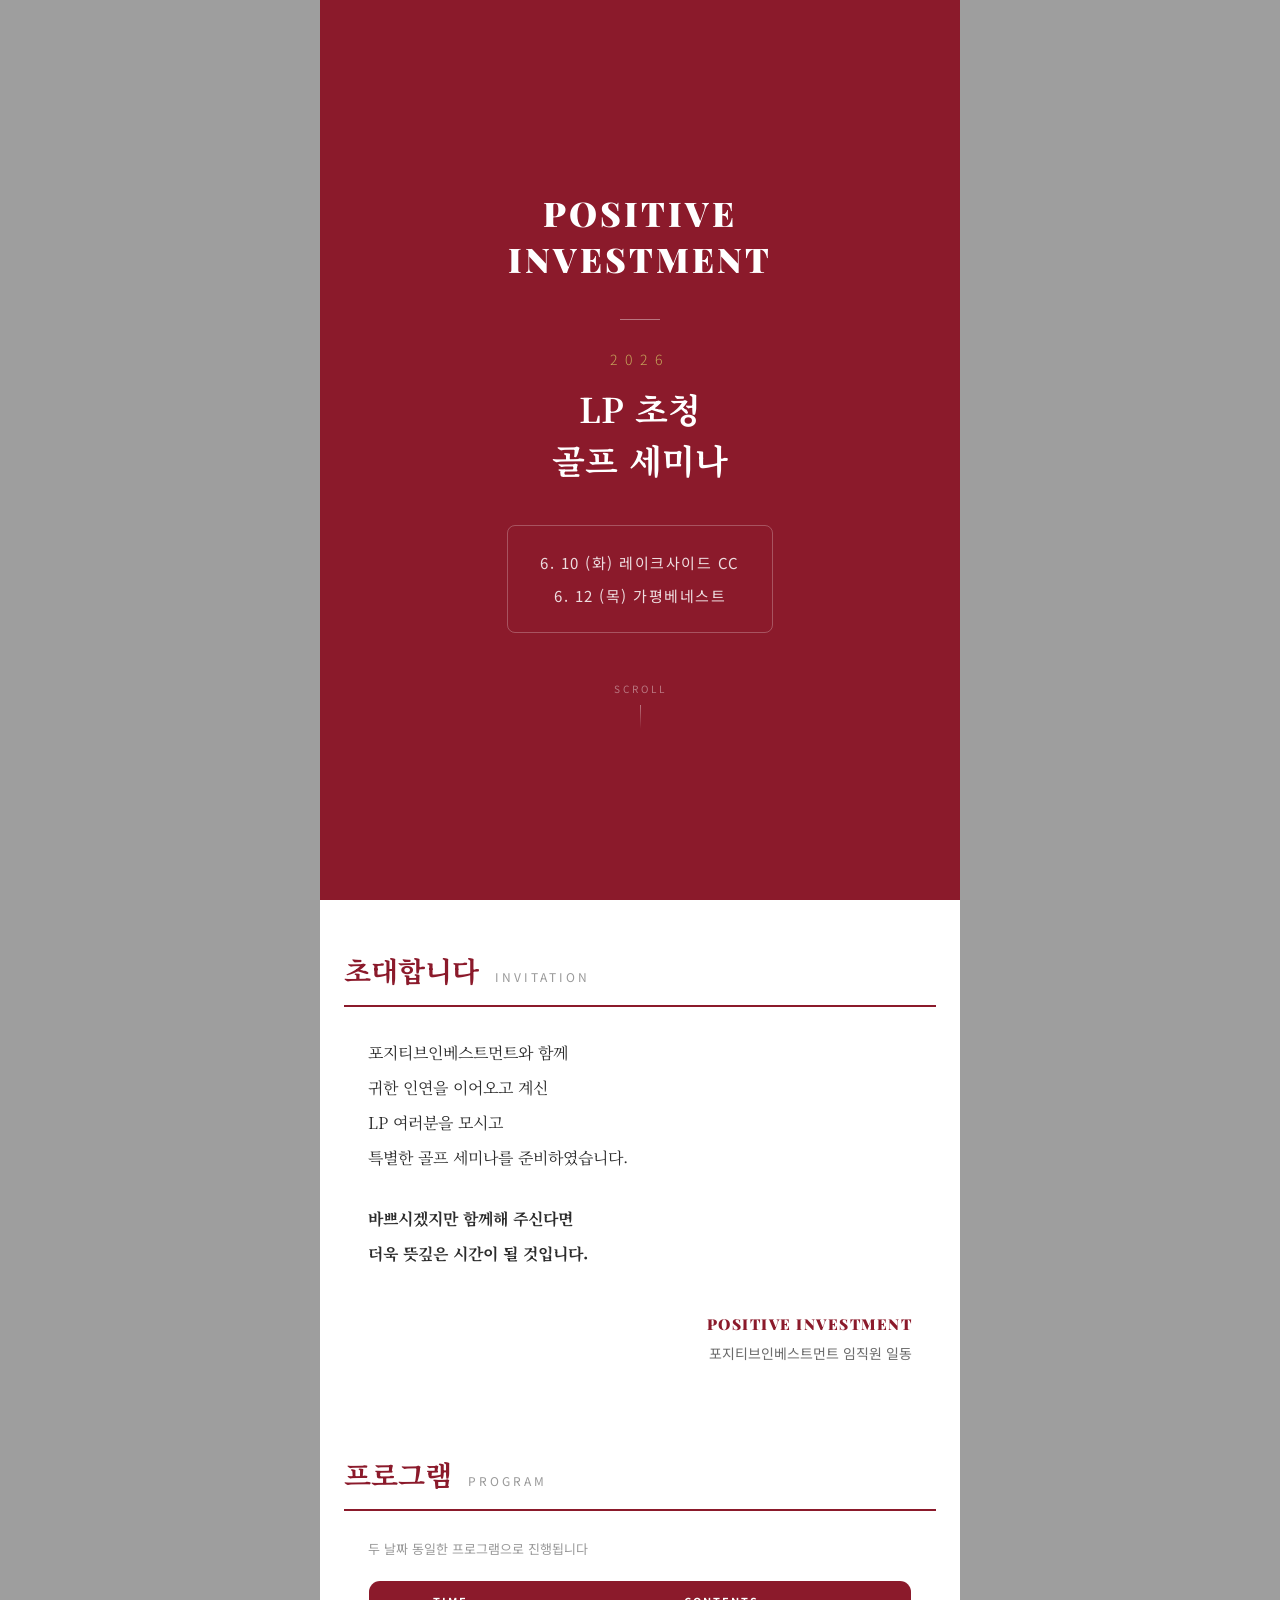
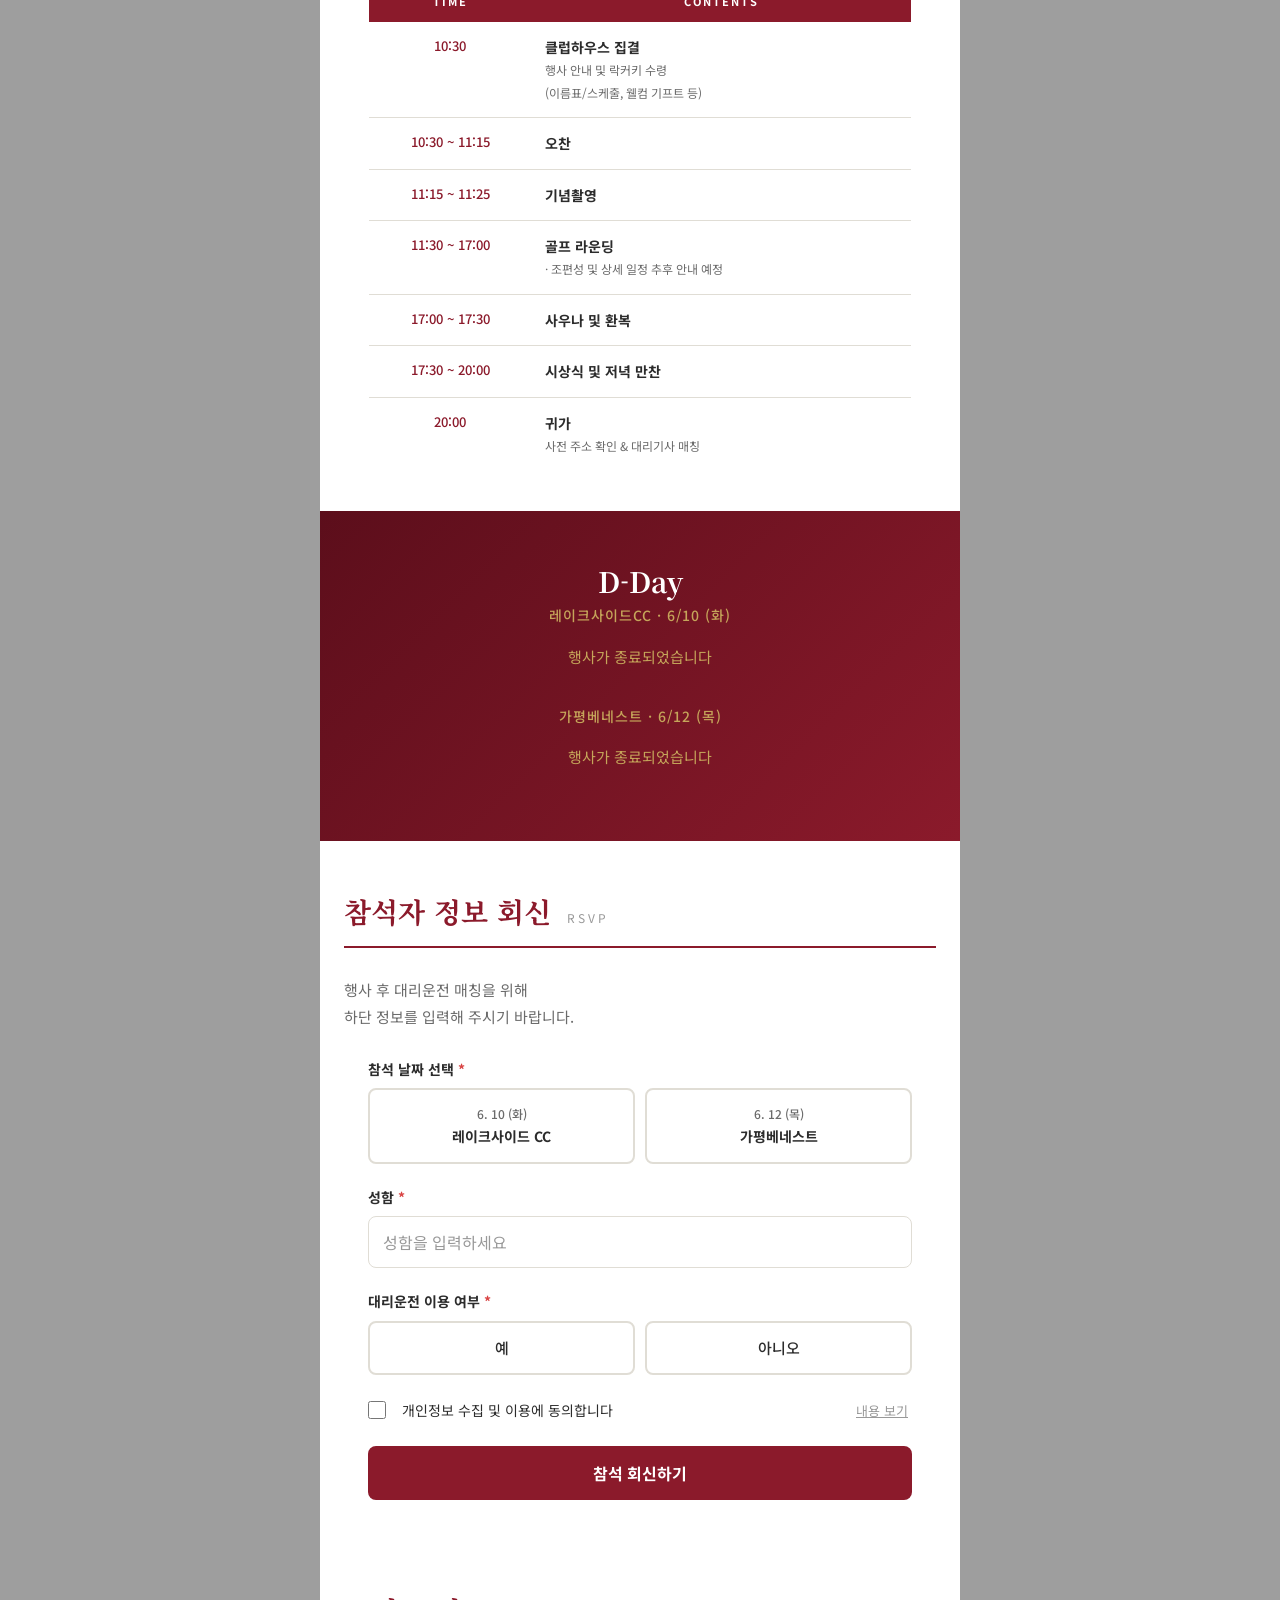
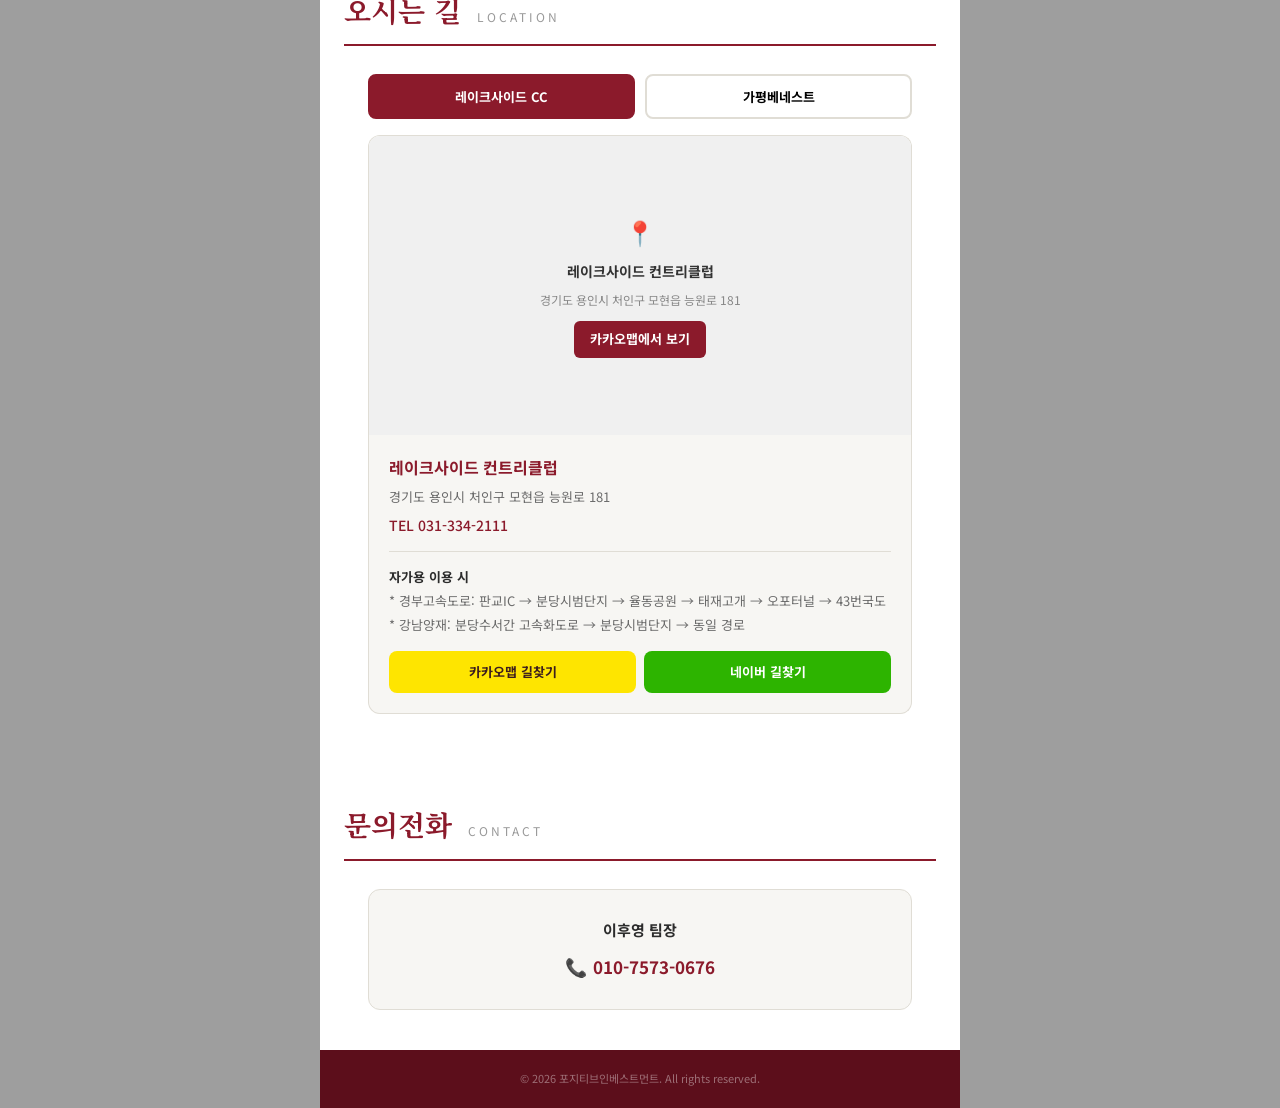
==== commit be3d7302: "행사 일정(Schedule) 섹션 제거 - 프로그램과 중복 Co-Authored-By: Claude Opus 4.6 (1M context) <noreply@anthropic.com" ====
--- a/index.html
+++ b/index.html
@@ -56,71 +56,7 @@
     </div>
   </section>
 
-  <!-- Section 3: Venues -->
-  <section id="venues">
-    <div class="container">
-      <div class="section-header reveal">
-        <h2 class="section-title section-title--left">행사 일정</h2>
-        <span class="section-title-en">SCHEDULE</span>
-      </div>
-      <div class="venue-tabs reveal">
-        <button class="venue-tab active" data-venue="lakeside">
-          <span class="tab-date">6. 10 (화)</span>
-          <span class="tab-name">레이크사이드 CC</span>
-        </button>
-        <button class="venue-tab" data-venue="gapyeong">
-          <span class="tab-date">6. 12 (목)</span>
-          <span class="tab-name">가평베네스트</span>
-        </button>
-      </div>
-      <div class="venue-detail reveal" id="venue-lakeside">
-        <div class="venue-info-row">
-          <span class="venue-icon">&#128205;</span>
-          <div>
-            <strong>레이크사이드 컨트리클럽</strong>
-            <p>경기도 용인시 처인구 모현읍 능원로 181</p>
-          </div>
-        </div>
-        <div class="venue-info-row">
-          <span class="venue-icon">&#128222;</span>
-          <div>
-            <a href="tel:031-334-2111">031-334-2111</a>
-          </div>
-        </div>
-        <div class="venue-info-row">
-          <span class="venue-icon">&#128663;</span>
-          <div>
-            <p>경부고속도로 판교IC → 분당 → 태재고개 → 오포터널 → 43번국도</p>
-            <p>강남양재 고속화도로 → 분당수서간 고속화도로 → 분당 경유</p>
-          </div>
-        </div>
-      </div>
-      <div class="venue-detail hidden" id="venue-gapyeong">
-        <div class="venue-info-row">
-          <span class="venue-icon">&#128205;</span>
-          <div>
-            <strong>가평베네스트 골프클럽</strong>
-            <p>경기도 가평군 상면 둔덕말길 232</p>
-          </div>
-        </div>
-        <div class="venue-info-row">
-          <span class="venue-icon">&#128222;</span>
-          <div>
-            <a href="tel:031-589-8000">031-589-8000</a>
-          </div>
-        </div>
-        <div class="venue-info-row">
-          <span class="venue-icon">&#128663;</span>
-          <div>
-            <p>수도권제2순환고속도로 수동휴게소IC → 비봉로 → 가평베네스트</p>
-            <p>서울양양고속도로 화도IC → 경춘로 → 청평검문소 좌회전 → 비봉로</p>
-          </div>
-        </div>
-      </div>
-    </div>
-  </section>
-
-  <!-- Section 4: Program -->
+  <!-- Section 3: Program -->
   <section id="program">
     <div class="container">
       <div class="section-header reveal">
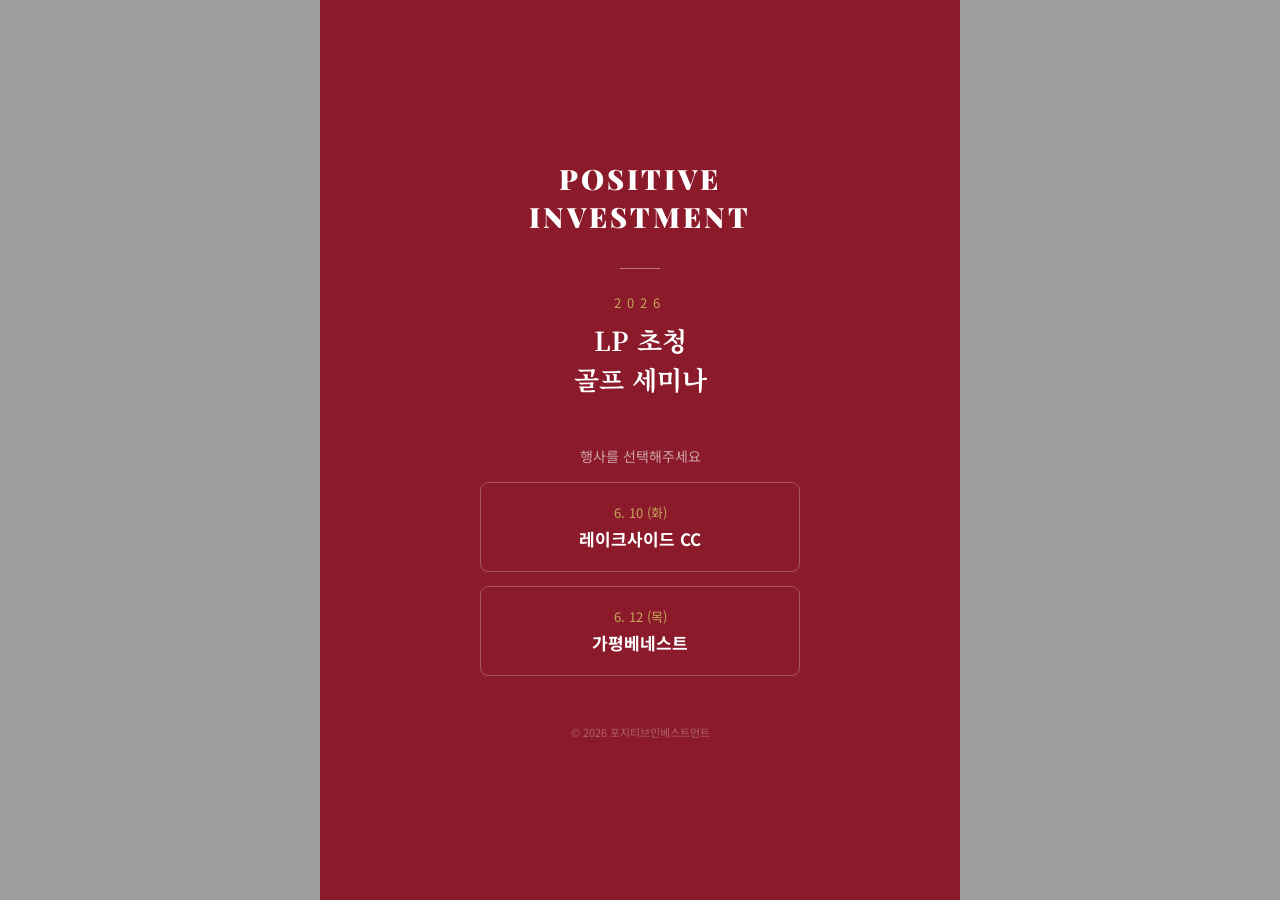
==== commit f2fdcfdd: "행사별 사이트 분리: lakeside(6/10), gapyeong(6/12) - lakeside/: 레이크사이드CC 전용 (6/10 카운트다운, 지도, RSVP 고정값) - gap" ====
--- a/index.html
+++ b/index.html
@@ -4,338 +4,69 @@
   <meta charset="UTF-8">
   <meta name="viewport" content="width=device-width, initial-scale=1.0, maximum-scale=1.0, user-scalable=no">
   <meta name="robots" content="noindex, nofollow">
-  <meta property="og:title" content="2026 포지티브인베스트먼트 LP 초청 골프 세미나">
-  <meta property="og:description" content="6월 10일 레이크사이드CC · 6월 12일 가평베네스트">
-  <meta property="og:type" content="website">
   <title>포지티브인베스트먼트 LP 초청 골프 세미나</title>
   <link rel="preconnect" href="https://fonts.googleapis.com">
   <link rel="preconnect" href="https://fonts.gstatic.com" crossorigin>
-  <link href="https://fonts.googleapis.com/css2?family=Noto+Sans+KR:wght@300;400;500;700&family=Noto+Serif+KR:wght@400;700&family=Playfair+Display:wght@700;900&family=Roboto+Mono:wght@700&display=swap" rel="stylesheet">
-  <link rel="stylesheet" href="css/style.css">
+  <link href="https://fonts.googleapis.com/css2?family=Noto+Sans+KR:wght@300;400;500;700&family=Noto+Serif+KR:wght@400;700&family=Playfair+Display:wght@700;900&display=swap" rel="stylesheet">
+  <style>
+    :root {
+      --color-primary: #8B1A2B;
+      --color-primary-dark: #5C0E1B;
+      --color-accent: #C5A55A;
+    }
+    * { box-sizing: border-box; margin: 0; padding: 0; }
+    html { background: #9e9e9e; scroll-behavior: smooth; }
+    body {
+      font-family: 'Noto Sans KR', sans-serif;
+      max-width: 640px; margin: 0 auto;
+      background: var(--color-primary);
+      min-height: 100vh; min-height: 100svh;
+      display: flex; flex-direction: column;
+      align-items: center; justify-content: center;
+      padding: 40px 24px; text-align: center;
+      color: #fff;
+    }
+    .logo {
+      font-family: 'Playfair Display', 'Georgia', serif;
+      font-size: 28px; font-weight: 900;
+      letter-spacing: 3px; line-height: 1.35;
+      margin-bottom: 32px; text-transform: uppercase;
+    }
+    .divider { width: 40px; height: 1px; background: rgba(255,255,255,0.4); margin: 0 auto 24px; }
+    .subtitle { font-size: 13px; letter-spacing: 6px; color: var(--color-accent); margin-bottom: 8px; }
+    h1 {
+      font-family: 'Noto Serif KR', serif;
+      font-size: 26px; font-weight: 700; line-height: 1.5; margin-bottom: 48px;
+    }
+    .select-label { font-size: 14px; color: rgba(255,255,255,0.6); margin-bottom: 16px; }
+    .venue-links { display: flex; flex-direction: column; gap: 14px; width: 100%; max-width: 320px; }
+    .venue-link {
+      display: block; padding: 20px; border: 1px solid rgba(255,255,255,0.25);
+      border-radius: 8px; text-decoration: none; color: #fff;
+      transition: all 0.25s ease; text-align: center;
+    }
+    .venue-link:hover { background: rgba(255,255,255,0.1); border-color: rgba(255,255,255,0.5); }
+    .venue-date { font-size: 13px; color: var(--color-accent); margin-bottom: 4px; }
+    .venue-name { font-size: 17px; font-weight: 700; }
+    footer { margin-top: 48px; font-size: 11px; color: rgba(255,255,255,0.3); }
+  </style>
 </head>
 <body>
-
-  <!-- Section 1: Hero Banner -->
-  <section id="hero">
-    <div class="hero-overlay">
-      <p class="hero-logo-text">POSITIVE<br>INVESTMENT</p>
-      <div class="hero-divider"></div>
-      <p class="hero-subtitle-top">2026</p>
-      <h1 class="hero-title">LP 초청<br>골프 세미나</h1>
-      <div class="hero-date-box">
-        <p>6. 10 (화) 레이크사이드 CC</p>
-        <p>6. 12 (목) 가평베네스트</p>
-      </div>
-      <div class="scroll-indicator">
-        <span>SCROLL</span>
-        <div class="scroll-arrow"></div>
-      </div>
-    </div>
-  </section>
-
-  <!-- Section 2: Greeting -->
-  <section id="greeting">
-    <div class="container">
-      <div class="section-header reveal">
-        <h2 class="section-title section-title--left">초대합니다</h2>
-        <span class="section-title-en">INVITATION</span>
-      </div>
-      <div class="greeting-body reveal">
-        <p>포지티브인베스트먼트와 함께</p>
-        <p>귀한 인연을 이어오고 계신</p>
-        <p>LP 여러분을 모시고</p>
-        <p>특별한 골프 세미나를 준비하였습니다.</p>
-        <br>
-        <p><strong>바쁘시겠지만 함께해 주신다면</strong></p>
-        <p><strong>더욱 뜻깊은 시간이 될 것입니다.</strong></p>
-      </div>
-      <div class="greeting-sign reveal">
-        <p class="greeting-logo-text">POSITIVE INVESTMENT</p>
-        <p>포지티브인베스트먼트 임직원 일동</p>
-      </div>
-    </div>
-  </section>
-
-  <!-- Section 3: Program -->
-  <section id="program">
-    <div class="container">
-      <div class="section-header reveal">
-        <h2 class="section-title section-title--left">프로그램</h2>
-        <span class="section-title-en">PROGRAM</span>
-      </div>
-      <div class="program-note reveal">두 날짜 동일한 프로그램으로 진행됩니다</div>
-      <table class="schedule-table reveal">
-        <thead>
-          <tr>
-            <th class="col-time">TIME</th>
-            <th class="col-content">CONTENTS</th>
-          </tr>
-        </thead>
-        <tbody>
-          <tr>
-            <td>10:30</td>
-            <td>
-              <strong>클럽하우스 집결</strong><br>
-              <span class="schedule-sub">행사 안내 및 락커키 수령<br>(이름표/스케줄, 웰컴 기프트 등)</span>
-            </td>
-          </tr>
-          <tr>
-            <td>10:30 ~ 11:15</td>
-            <td><strong>오찬</strong></td>
-          </tr>
-          <tr>
-            <td>11:15 ~ 11:25</td>
-            <td><strong>기념촬영</strong></td>
-          </tr>
-          <tr>
-            <td>11:30 ~ 17:00</td>
-            <td>
-              <strong>골프 라운딩</strong><br>
-              <span class="schedule-sub">· 조편성 및 상세 일정 추후 안내 예정</span>
-            </td>
-          </tr>
-          <tr>
-            <td>17:00 ~ 17:30</td>
-            <td><strong>사우나 및 환복</strong></td>
-          </tr>
-          <tr>
-            <td>17:30 ~ 20:00</td>
-            <td><strong>시상식 및 저녁 만찬</strong></td>
-          </tr>
-          <tr>
-            <td>20:00</td>
-            <td>
-              <strong>귀가</strong><br>
-              <span class="schedule-sub">사전 주소 확인 &amp; 대리기사 매칭</span>
-            </td>
-          </tr>
-        </tbody>
-      </table>
-    </div>
-  </section>
-
-  <!-- Section 5: Countdown -->
-  <section id="countdown">
-    <div class="container">
-      <h2 class="section-title section-title--light reveal">D-Day</h2>
-      <!-- 레이크사이드 CC -->
-      <div class="countdown-group reveal" id="countdown-lakeside">
-        <p class="countdown-event-label">레이크사이드CC · 6/10 (화)</p>
-        <div class="countdown-display">
-          <div class="countdown-item">
-            <span class="countdown-number" id="cd1-days">00</span>
-            <span class="countdown-label">DAYS</span>
-          </div>
-          <div class="countdown-sep">:</div>
-          <div class="countdown-item">
-            <span class="countdown-number" id="cd1-hours">00</span>
-            <span class="countdown-label">HOURS</span>
-          </div>
-          <div class="countdown-sep">:</div>
-          <div class="countdown-item">
-            <span class="countdown-number" id="cd1-minutes">00</span>
-            <span class="countdown-label">MIN</span>
-          </div>
-          <div class="countdown-sep">:</div>
-          <div class="countdown-item">
-            <span class="countdown-number" id="cd1-seconds">00</span>
-            <span class="countdown-label">SEC</span>
-          </div>
-        </div>
-      </div>
-      <!-- 가평베네스트 -->
-      <div class="countdown-group reveal" id="countdown-gapyeong">
-        <p class="countdown-event-label">가평베네스트 · 6/12 (목)</p>
-        <div class="countdown-display">
-          <div class="countdown-item">
-            <span class="countdown-number" id="cd2-days">00</span>
-            <span class="countdown-label">DAYS</span>
-          </div>
-          <div class="countdown-sep">:</div>
-          <div class="countdown-item">
-            <span class="countdown-number" id="cd2-hours">00</span>
-            <span class="countdown-label">HOURS</span>
-          </div>
-          <div class="countdown-sep">:</div>
-          <div class="countdown-item">
-            <span class="countdown-number" id="cd2-minutes">00</span>
-            <span class="countdown-label">MIN</span>
-          </div>
-          <div class="countdown-sep">:</div>
-          <div class="countdown-item">
-            <span class="countdown-number" id="cd2-seconds">00</span>
-            <span class="countdown-label">SEC</span>
-          </div>
-        </div>
-      </div>
-    </div>
-  </section>
-
-  <!-- Section 6: RSVP Form -->
-  <section id="rsvp">
-    <div class="container">
-      <div class="section-header reveal">
-        <h2 class="section-title section-title--left">참석자 정보 회신</h2>
-        <span class="section-title-en">RSVP</span>
-      </div>
-      <p class="section-desc reveal">행사 후 대리운전 매칭을 위해<br>하단 정보를 입력해 주시기 바랍니다.</p>
-      <form id="rsvp-form" novalidate>
-        <div class="form-group reveal">
-          <label class="form-label">참석 날짜 선택 <span class="required">*</span></label>
-          <div class="radio-group">
-            <label class="radio-card">
-              <input type="radio" name="date" value="6/10 레이크사이드CC" required>
-              <span class="radio-card-inner">
-                <span class="radio-card-date">6. 10 (화)</span>
-                <span class="radio-card-name">레이크사이드 CC</span>
-              </span>
-            </label>
-            <label class="radio-card">
-              <input type="radio" name="date" value="6/12 가평베네스트" required>
-              <span class="radio-card-inner">
-                <span class="radio-card-date">6. 12 (목)</span>
-                <span class="radio-card-name">가평베네스트</span>
-              </span>
-            </label>
-          </div>
-        </div>
-        <div class="form-group reveal">
-          <label class="form-label" for="name">성함 <span class="required">*</span></label>
-          <input type="text" id="name" name="name" required placeholder="성함을 입력하세요" class="form-input">
-        </div>
-        <div class="form-group reveal">
-          <label class="form-label">대리운전 이용 여부 <span class="required">*</span></label>
-          <div class="radio-group radio-group--pill">
-            <label class="radio-pill">
-              <input type="radio" name="drive" value="예">
-              <span>예</span>
-            </label>
-            <label class="radio-pill">
-              <input type="radio" name="drive" value="아니오">
-              <span>아니오</span>
-            </label>
-          </div>
-        </div>
-        <div id="drive-fields" class="conditional-fields">
-          <div class="form-group">
-            <label class="form-label" for="carnum">차량번호 <span class="required">*</span></label>
-            <input type="text" id="carnum" name="carnum" placeholder="예: 12가 3456" class="form-input">
-          </div>
-          <div class="form-group">
-            <label class="form-label" for="address">자택주소 <span class="required">*</span></label>
-            <input type="text" id="address" name="address" placeholder="귀가 시 대리운전 목적지" class="form-input">
-          </div>
-        </div>
-        <div class="form-group consent-group reveal">
-          <label class="checkbox-label">
-            <input type="checkbox" name="agree" required>
-            <span class="checkmark"></span>
-            <span>개인정보 수집 및 이용에 동의합니다</span>
-          </label>
-          <button type="button" class="consent-detail-btn" id="open-consent">내용 보기</button>
-        </div>
-        <button type="submit" class="submit-btn reveal">참석 회신하기</button>
-      </form>
-    </div>
-  </section>
-
-  <!-- Section 7: Location -->
-  <section id="location">
-    <div class="container">
-      <div class="section-header reveal">
-        <h2 class="section-title section-title--left">오시는 길</h2>
-        <span class="section-title-en">LOCATION</span>
-      </div>
-      <div class="venue-tabs location-tabs reveal">
-        <button class="venue-tab active" data-map="lakeside">레이크사이드 CC</button>
-        <button class="venue-tab" data-map="gapyeong">가평베네스트</button>
-      </div>
-      <!-- 카카오맵 컨테이너 -->
-      <div id="map-lakeside" class="map-container reveal"></div>
-      <div id="map-gapyeong" class="map-container hidden"></div>
-      <!-- 레이크사이드 -->
-      <div class="location-info reveal" id="info-lakeside">
-        <p class="location-name">레이크사이드 컨트리클럽</p>
-        <p class="location-addr">경기도 용인시 처인구 모현읍 능원로 181</p>
-        <p class="location-tel"><a href="tel:031-334-2111">TEL 031-334-2111</a></p>
-        <div class="location-directions">
-          <p><strong>자가용 이용 시</strong></p>
-          <p>* 경부고속도로: 판교IC → 분당시범단지 → 율동공원 → 태재고개 → 오포터널 → 43번국도</p>
-          <p>* 강남양재: 분당수서간 고속화도로 → 분당시범단지 → 동일 경로</p>
-        </div>
-        <div class="location-buttons">
-          <a href="https://map.kakao.com/link/to/레이크사이드CC,37.2911,127.1556" target="_blank" class="direction-btn">카카오맵 길찾기</a>
-          <a href="https://map.naver.com/v5/search/레이크사이드컨트리클럽" target="_blank" class="direction-btn direction-btn--naver">네이버 길찾기</a>
-        </div>
-      </div>
-      <!-- 가평베네스트 -->
-      <div class="location-info hidden" id="info-gapyeong">
-        <p class="location-name">가평베네스트 골프클럽</p>
-        <p class="location-addr">경기도 가평군 상면 둔덕말길 232</p>
-        <p class="location-tel"><a href="tel:031-589-8000">TEL 031-589-8000</a></p>
-        <div class="location-directions">
-          <p><strong>자가용 이용 시</strong></p>
-          <p>* 수도권제2순환: 수동휴게소IC → 비봉로(수동계곡·현리 방면) → 가평베네스트</p>
-          <p>* 서울양양: 화도IC → 경춘로(청평·춘천방향) → 청평검문소 좌회전 → 비봉로</p>
-        </div>
-        <div class="location-buttons">
-          <a href="https://map.kakao.com/link/to/가평베네스트,37.7936,127.3569" target="_blank" class="direction-btn">카카오맵 길찾기</a>
-          <a href="https://map.naver.com/v5/search/가평베네스트골프클럽" target="_blank" class="direction-btn direction-btn--naver">네이버 길찾기</a>
-        </div>
-      </div>
-    </div>
-  </section>
-
-  <!-- Section 8: Contact / Footer -->
-  <section id="contact">
-    <div class="container">
-      <div class="section-header reveal">
-        <h2 class="section-title section-title--left">문의전화</h2>
-        <span class="section-title-en">CONTACT</span>
-      </div>
-      <div class="contact-card reveal">
-        <p class="contact-name">이후영 팀장</p>
-        <a href="tel:010-7573-0676" class="contact-phone">
-          <span class="contact-phone-icon">&#128222;</span>
-          010-7573-0676
-        </a>
-      </div>
-    </div>
-  </section>
-
-  <footer>
-    <p>&copy; 2026 포지티브인베스트먼트. All rights reserved.</p>
-  </footer>
-
-  <!-- Privacy Consent Modal -->
-  <div id="consent-modal" class="modal hidden">
-    <div class="modal-backdrop"></div>
-    <div class="modal-content">
-      <h3>개인정보 수집 및 이용 동의</h3>
-      <div class="modal-body">
-        <table class="consent-table">
-          <tr>
-            <th>수집 항목</th>
-            <td>성함, 차량번호, 자택주소</td>
-          </tr>
-          <tr>
-            <th>수집 목적</th>
-            <td>행사 운영 및 대리운전 매칭</td>
-          </tr>
-          <tr>
-            <th>보유 기간</th>
-            <td>행사 종료 후 1개월 이내 파기</td>
-          </tr>
-        </table>
-        <p class="consent-note">위 개인정보 수집에 동의하지 않으실 수 있으며, 동의하지 않으실 경우 대리운전 서비스 이용이 제한될 수 있습니다.</p>
-      </div>
-      <button class="modal-close-btn" id="close-consent">확인</button>
-    </div>
+  <p class="logo">POSITIVE<br>INVESTMENT</p>
+  <div class="divider"></div>
+  <p class="subtitle">2026</p>
+  <h1>LP 초청<br>골프 세미나</h1>
+  <p class="select-label">행사를 선택해주세요</p>
+  <div class="venue-links">
+    <a href="lakeside/" class="venue-link">
+      <p class="venue-date">6. 10 (화)</p>
+      <p class="venue-name">레이크사이드 CC</p>
+    </a>
+    <a href="gapyeong/" class="venue-link">
+      <p class="venue-date">6. 12 (목)</p>
+      <p class="venue-name">가평베네스트</p>
+    </a>
   </div>
-
-  <!-- Kakao Map SDK -->
-  <script type="text/javascript" src="https://dapi.kakao.com/v2/maps/sdk.js?appkey=9571b4f275800dd19eef7fd89ff6b3f1&libraries=services"></script>
-  <script src="js/main.js"></script>
-  <script src="js/map.js"></script>
+  <footer>&copy; 2026 포지티브인베스트먼트</footer>
 </body>
 </html>
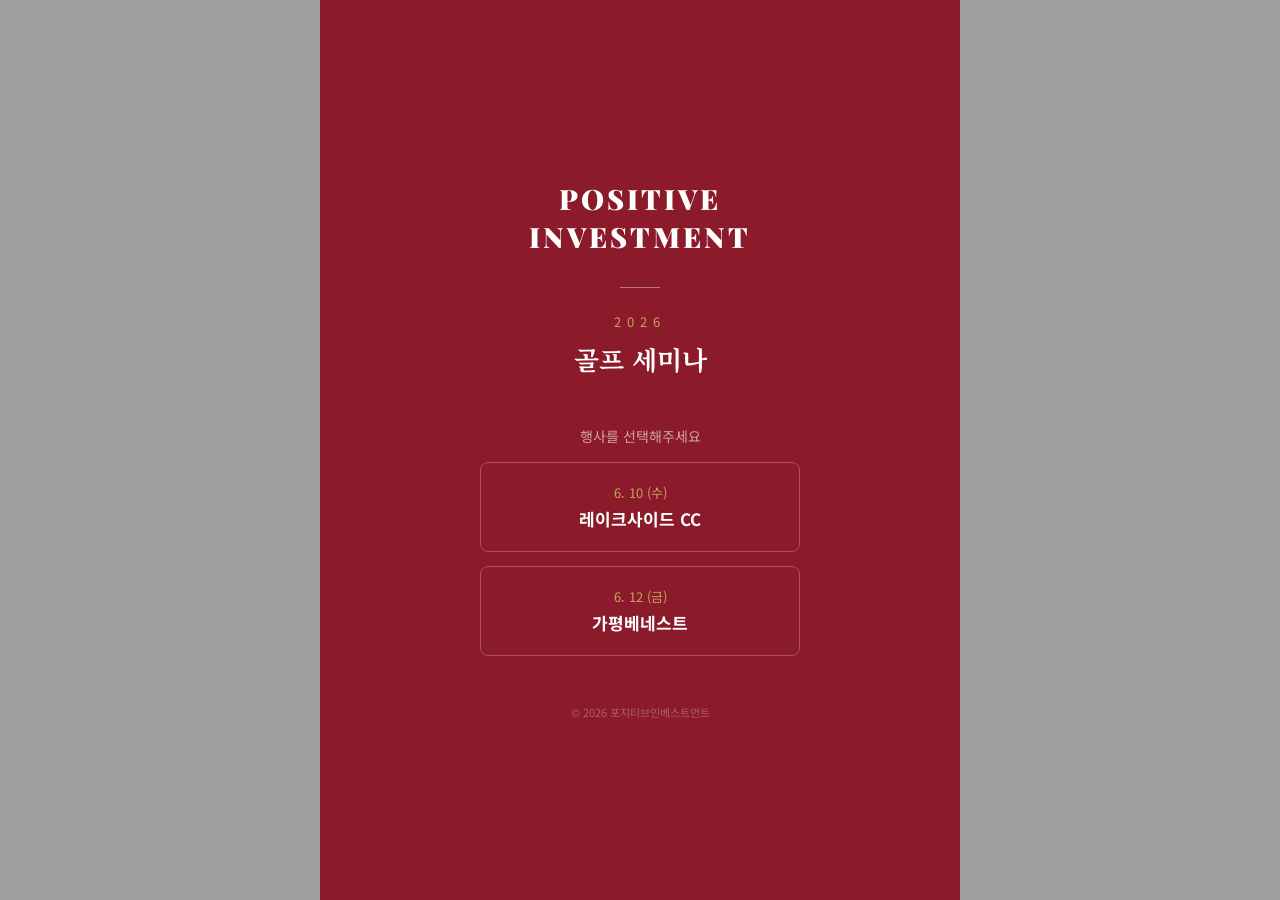
==== commit 11932f54: "표지/초대글 문구 수정 및 6/10·6/12 시간표 업데이트 - LP 초청 골프 세미나 → 골프 세미나 - 초대글 LP → 고객, 임직원 일동 → 대표이사 현승철 - 6/10 (화" ====
--- a/index.html
+++ b/index.html
@@ -4,7 +4,7 @@
   <meta charset="UTF-8">
   <meta name="viewport" content="width=device-width, initial-scale=1.0, maximum-scale=1.0, user-scalable=no">
   <meta name="robots" content="noindex, nofollow">
-  <title>포지티브인베스트먼트 LP 초청 골프 세미나</title>
+  <title>포지티브인베스트먼트 골프 세미나</title>
   <link rel="preconnect" href="https://fonts.googleapis.com">
   <link rel="preconnect" href="https://fonts.gstatic.com" crossorigin>
   <link href="https://fonts.googleapis.com/css2?family=Noto+Sans+KR:wght@300;400;500;700&family=Noto+Serif+KR:wght@400;700&family=Playfair+Display:wght@700;900&display=swap" rel="stylesheet">
@@ -55,15 +55,15 @@
   <p class="logo">POSITIVE<br>INVESTMENT</p>
   <div class="divider"></div>
   <p class="subtitle">2026</p>
-  <h1>LP 초청<br>골프 세미나</h1>
+  <h1>골프 세미나</h1>
   <p class="select-label">행사를 선택해주세요</p>
   <div class="venue-links">
     <a href="lakeside/" class="venue-link">
-      <p class="venue-date">6. 10 (화)</p>
+      <p class="venue-date">6. 10 (수)</p>
       <p class="venue-name">레이크사이드 CC</p>
     </a>
     <a href="gapyeong/" class="venue-link">
-      <p class="venue-date">6. 12 (목)</p>
+      <p class="venue-date">6. 12 (금)</p>
       <p class="venue-name">가평베네스트</p>
     </a>
   </div>
